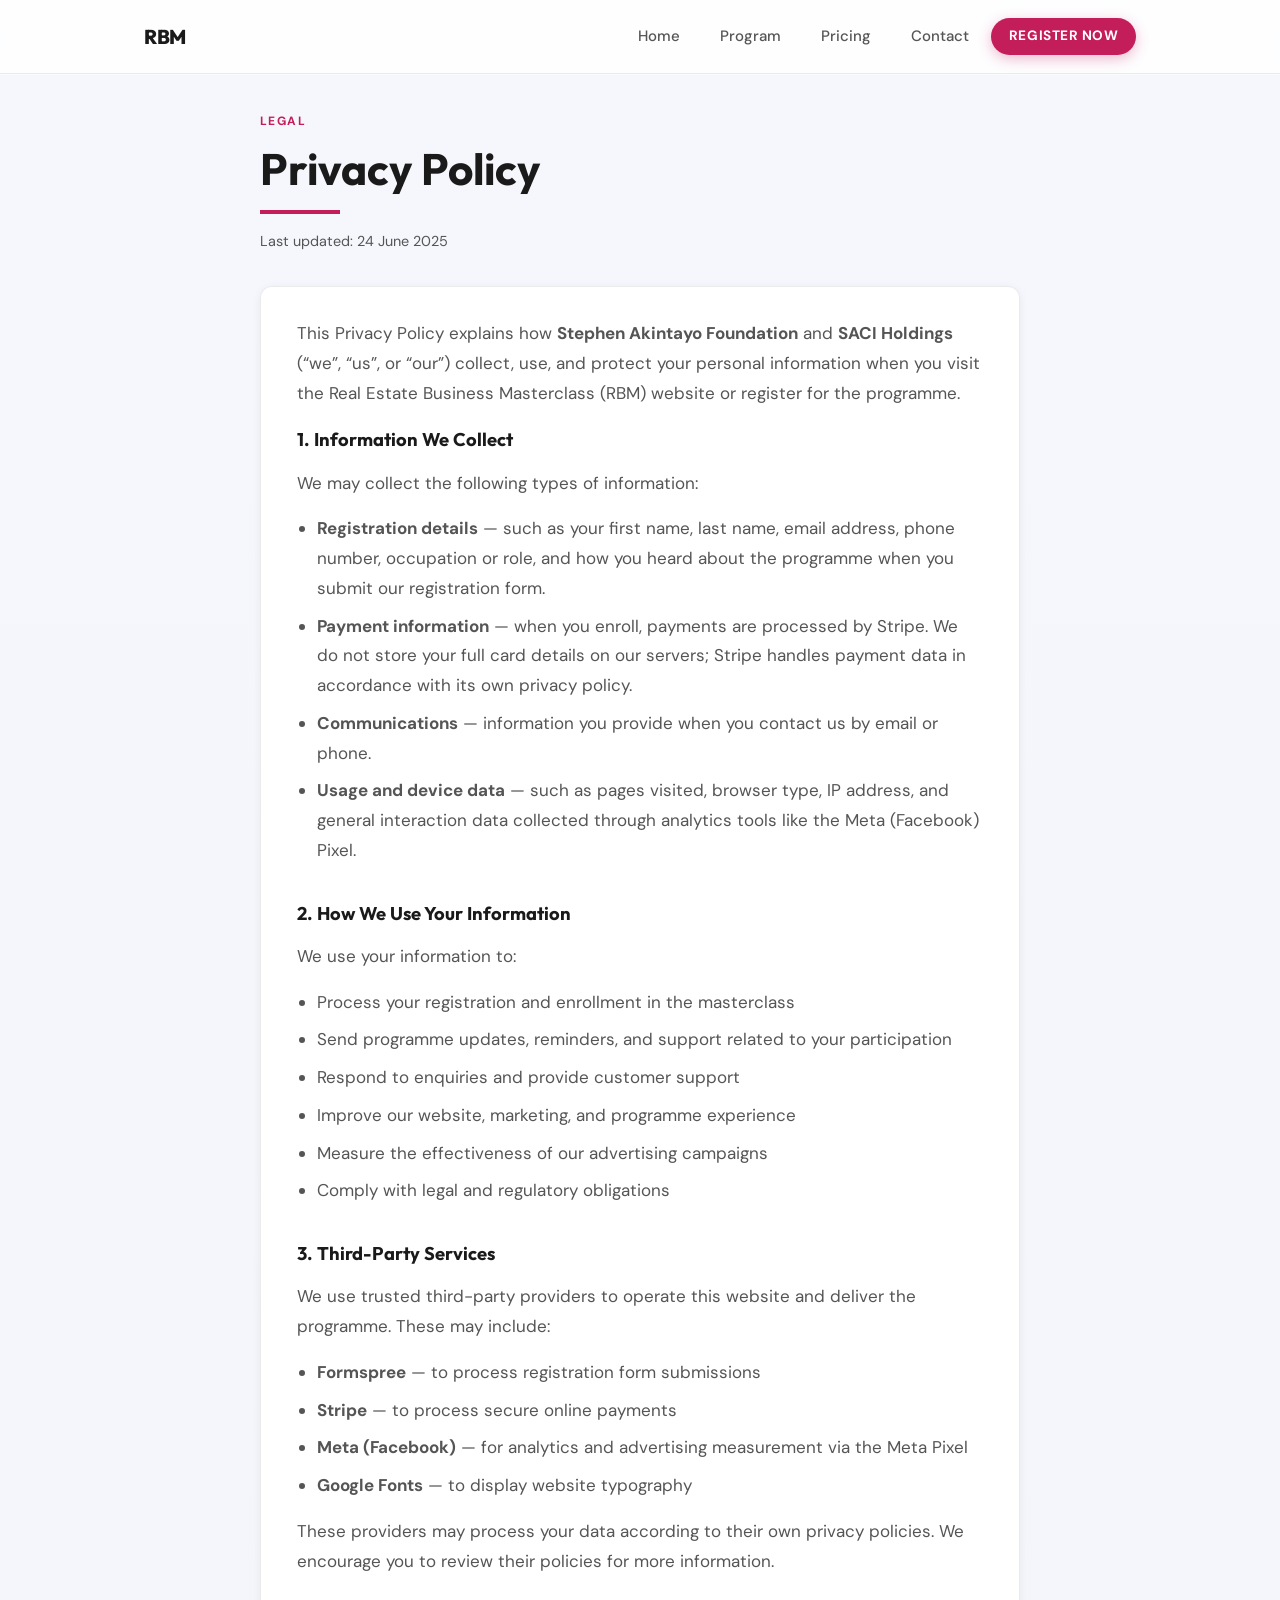
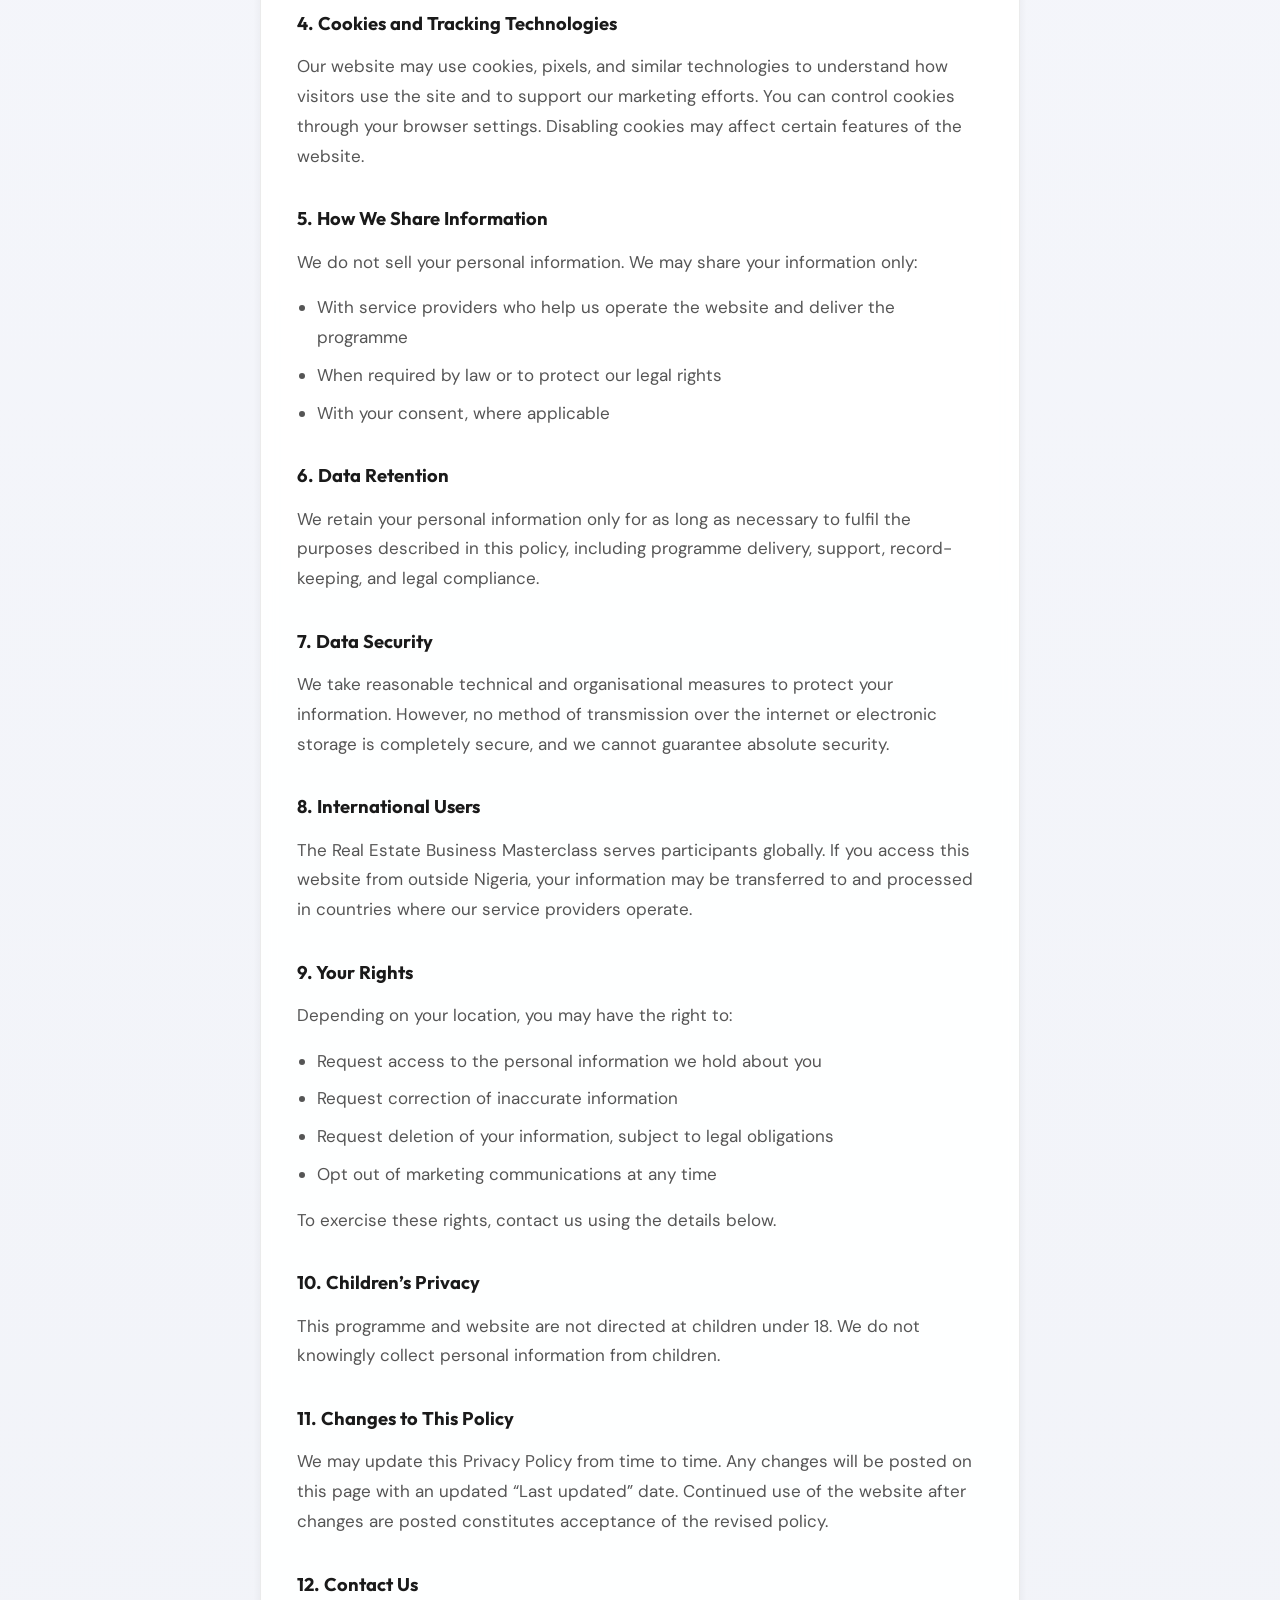
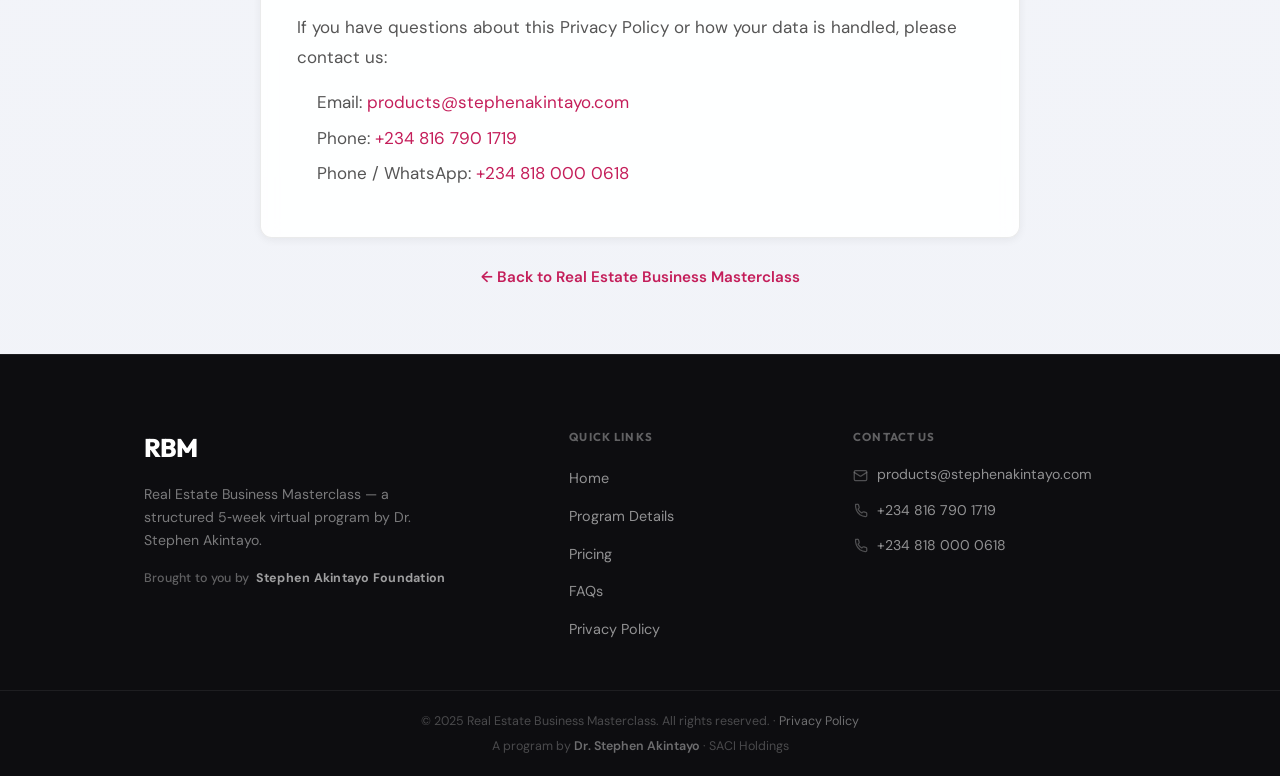
==== privacy-policy.html @ c4b47240 "feat: Add Privacy Policy link to index.html and enhance footer and form-note sections for improved u" ====
<!DOCTYPE html>
<html lang="en">
<head>
<meta charset="UTF-8">
<meta name="viewport" content="width=device-width, initial-scale=1.0">
<title>Privacy Policy — Real Estate Business Masterclass (RBM)</title>
<link rel="preconnect" href="https://fonts.googleapis.com">
<link rel="preconnect" href="https://fonts.gstatic.com" crossorigin>
<link href="https://fonts.googleapis.com/css2?family=DM+Sans:ital,opsz,wght@0,9..40,400;0,9..40,500;0,9..40,600;0,9..40,700;1,9..40,400&family=Outfit:wght@600;700;800&display=swap" rel="stylesheet">
<link rel="stylesheet" href="style.css">
</head>
<body class="legal-page-body">

<header class="site-header">
  <div class="header-inner">
    <a href="index.html" class="header-brand">RBM</a>
    <button class="nav-toggle" id="navToggle" aria-label="Toggle menu" aria-expanded="false">
      <span class="nav-toggle-bar"></span>
      <span class="nav-toggle-bar"></span>
      <span class="nav-toggle-bar"></span>
    </button>
    <nav class="main-nav" id="mainNav" aria-label="Main navigation">
      <ul class="nav-items" id="navItems">
        <li><a href="index.html#home">Home</a></li>
        <li><a href="index.html#program">Program</a></li>
        <li><a href="index.html#pricing">Pricing</a></li>
        <li><a href="index.html#contact">Contact</a></li>
        <li class="nav-register-item"><a href="index.html#pricing" class="nav-register-btn">Register Now</a></li>
      </ul>
    </nav>
  </div>
</header>

<main class="legal-page">
  <div class="legal-page-inner">
    <header class="legal-header">
      <p class="legal-eyebrow">Legal</p>
      <h1>Privacy Policy</h1>
      <div class="hero-accent-bar" aria-hidden="true"></div>
      <p class="legal-meta">Last updated: 24 June 2025</p>
    </header>

    <div class="legal-content card">
      <p>This Privacy Policy explains how <strong>Stephen Akintayo Foundation</strong> and <strong>SACI Holdings</strong> (“we”, “us”, or “our”) collect, use, and protect your personal information when you visit the Real Estate Business Masterclass (RBM) website or register for the programme.</p>

      <h2>1. Information We Collect</h2>
      <p>We may collect the following types of information:</p>
      <ul>
        <li><strong>Registration details</strong> — such as your first name, last name, email address, phone number, occupation or role, and how you heard about the programme when you submit our registration form.</li>
        <li><strong>Payment information</strong> — when you enroll, payments are processed by Stripe. We do not store your full card details on our servers; Stripe handles payment data in accordance with its own privacy policy.</li>
        <li><strong>Communications</strong> — information you provide when you contact us by email or phone.</li>
        <li><strong>Usage and device data</strong> — such as pages visited, browser type, IP address, and general interaction data collected through analytics tools like the Meta (Facebook) Pixel.</li>
      </ul>

      <h2>2. How We Use Your Information</h2>
      <p>We use your information to:</p>
      <ul>
        <li>Process your registration and enrollment in the masterclass</li>
        <li>Send programme updates, reminders, and support related to your participation</li>
        <li>Respond to enquiries and provide customer support</li>
        <li>Improve our website, marketing, and programme experience</li>
        <li>Measure the effectiveness of our advertising campaigns</li>
        <li>Comply with legal and regulatory obligations</li>
      </ul>

      <h2>3. Third-Party Services</h2>
      <p>We use trusted third-party providers to operate this website and deliver the programme. These may include:</p>
      <ul>
        <li><strong>Formspree</strong> — to process registration form submissions</li>
        <li><strong>Stripe</strong> — to process secure online payments</li>
        <li><strong>Meta (Facebook)</strong> — for analytics and advertising measurement via the Meta Pixel</li>
        <li><strong>Google Fonts</strong> — to display website typography</li>
      </ul>
      <p>These providers may process your data according to their own privacy policies. We encourage you to review their policies for more information.</p>

      <h2>4. Cookies and Tracking Technologies</h2>
      <p>Our website may use cookies, pixels, and similar technologies to understand how visitors use the site and to support our marketing efforts. You can control cookies through your browser settings. Disabling cookies may affect certain features of the website.</p>

      <h2>5. How We Share Information</h2>
      <p>We do not sell your personal information. We may share your information only:</p>
      <ul>
        <li>With service providers who help us operate the website and deliver the programme</li>
        <li>When required by law or to protect our legal rights</li>
        <li>With your consent, where applicable</li>
      </ul>

      <h2>6. Data Retention</h2>
      <p>We retain your personal information only for as long as necessary to fulfil the purposes described in this policy, including programme delivery, support, record-keeping, and legal compliance.</p>

      <h2>7. Data Security</h2>
      <p>We take reasonable technical and organisational measures to protect your information. However, no method of transmission over the internet or electronic storage is completely secure, and we cannot guarantee absolute security.</p>

      <h2>8. International Users</h2>
      <p>The Real Estate Business Masterclass serves participants globally. If you access this website from outside Nigeria, your information may be transferred to and processed in countries where our service providers operate.</p>

      <h2>9. Your Rights</h2>
      <p>Depending on your location, you may have the right to:</p>
      <ul>
        <li>Request access to the personal information we hold about you</li>
        <li>Request correction of inaccurate information</li>
        <li>Request deletion of your information, subject to legal obligations</li>
        <li>Opt out of marketing communications at any time</li>
      </ul>
      <p>To exercise these rights, contact us using the details below.</p>

      <h2>10. Children’s Privacy</h2>
      <p>This programme and website are not directed at children under 18. We do not knowingly collect personal information from children.</p>

      <h2>11. Changes to This Policy</h2>
      <p>We may update this Privacy Policy from time to time. Any changes will be posted on this page with an updated “Last updated” date. Continued use of the website after changes are posted constitutes acceptance of the revised policy.</p>

      <h2>12. Contact Us</h2>
      <p>If you have questions about this Privacy Policy or how your data is handled, please contact us:</p>
      <ul class="legal-contact-list">
        <li>Email: <a href="mailto:products@stephenakintayo.com">products@stephenakintayo.com</a></li>
        <li>Phone: <a href="tel:+2348167901719">+234 816 790 1719</a></li>
        <li>Phone / WhatsApp: <a href="tel:+2348180000618">+234 818 000 0618</a></li>
      </ul>
    </div>

    <p class="legal-back"><a href="index.html">← Back to Real Estate Business Masterclass</a></p>
  </div>
</main>

<footer class="footer">
  <div class="footer-inner">
    <div class="footer-col footer-brand-col">
      <span class="footer-logo">RBM</span>
      <p class="footer-tagline">Real Estate Business Masterclass — a structured 5‑week virtual program by Dr. Stephen Akintayo.</p>
      <p class="footer-attribution">Brought to you by <strong>Stephen Akintayo Foundation</strong></p>
    </div>

    <div class="footer-col">
      <h4 class="footer-col-heading">Quick Links</h4>
      <ul class="footer-links">
        <li><a href="index.html#home">Home</a></li>
        <li><a href="index.html#program">Program Details</a></li>
        <li><a href="index.html#pricing">Pricing</a></li>
        <li><a href="index.html#faq">FAQs</a></li>
        <li><a href="privacy-policy.html">Privacy Policy</a></li>
      </ul>
    </div>

    <div class="footer-col">
      <h4 class="footer-col-heading">Contact Us</h4>
      <ul class="footer-contact-list">
        <li>
          <svg xmlns="http://www.w3.org/2000/svg" width="15" height="15" viewBox="0 0 24 24" fill="none" stroke="currentColor" stroke-width="2" stroke-linecap="round" stroke-linejoin="round" aria-hidden="true"><rect width="20" height="16" x="2" y="4" rx="2"/><path d="m22 7-8.97 5.7a1.94 1.94 0 0 1-2.06 0L2 7"/></svg>
          <a href="mailto:products@stephenakintayo.com">products@stephenakintayo.com</a>
        </li>
        <li>
          <svg xmlns="http://www.w3.org/2000/svg" width="15" height="15" viewBox="0 0 24 24" fill="none" stroke="currentColor" stroke-width="2" stroke-linecap="round" stroke-linejoin="round" aria-hidden="true"><path d="M22 16.92v3a2 2 0 0 1-2.18 2 19.79 19.79 0 0 1-8.63-3.07A19.5 19.5 0 0 1 4.11 2h3a2 2 0 0 1 2 1.72 12.84 12.84 0 0 0 .7 2.81 2 2 0 0 1-.45 2.11L8.09 9.91a16 16 0 0 0 6 6l1.27-1.27a2 2 0 0 1 2.11-.45 12.84 12.84 0 0 0 2.81.7A2 2 0 0 1 22 16.92z"/></svg>
          <a href="tel:+2348167901719">+234 816 790 1719</a>
        </li>
        <li>
          <svg xmlns="http://www.w3.org/2000/svg" width="15" height="15" viewBox="0 0 24 24" fill="none" stroke="currentColor" stroke-width="2" stroke-linecap="round" stroke-linejoin="round" aria-hidden="true"><path d="M22 16.92v3a2 2 0 0 1-2.18 2 19.79 19.79 0 0 1-8.63-3.07A19.5 19.5 0 0 1 4.11 2h3a2 2 0 0 1 2 1.72 12.84 12.84 0 0 0 .7 2.81 2 2 0 0 1-.45 2.11L8.09 9.91a16 16 0 0 0 6 6l1.27-1.27a2 2 0 0 1 2.11-.45 12.84 12.84 0 0 0 2.81.7A2 2 0 0 1 22 16.92z"/></svg>
          <a href="tel:+2348180000618">+234 818 000 0618</a>
        </li>
      </ul>
    </div>
  </div>

  <div class="footer-bottom">
    <p>&copy; 2025 Real Estate Business Masterclass. All rights reserved. · <a href="privacy-policy.html">Privacy Policy</a></p>
    <p>A program by <strong>Dr. Stephen Akintayo</strong> · SACI Holdings</p>
  </div>
</footer>

<script src="script.js"></script>
</body>
</html>
---- style.css ----
/* ===== Variables ===== */
:root {
  --font-body: 'DM Sans', system-ui, sans-serif;
  --font-display: 'Outfit', system-ui, sans-serif;
  --color-text: #1a1a1a;
  --color-text-muted: #555;
  --color-accent: #c41e5a;
  --color-accent-hover: #a01848;
  --color-bg-card: rgba(255, 255, 255, 0.92);
  --color-border: rgba(0, 0, 0, 0.08);
  --color-border-strong: rgba(0, 0, 0, 0.12);
  --shadow-sm: 0 2px 8px rgba(0, 0, 0, 0.06);
  --shadow-md: 0 10px 30px rgba(0, 0, 0, 0.08);
  --shadow-lg: 0 20px 50px rgba(0, 0, 0, 0.1);
  --radius-sm: 8px;
  --radius-md: 12px;
  --radius-lg: 18px;
  --radius-pill: 999px;
  --space-section: 100px;
  --transition: 0.25s ease;
}

* {
  margin: 0;
  padding: 0;
  box-sizing: border-box;
  font-family: var(--font-body);
}

html {
  scroll-behavior: smooth;
}

body {
  min-height: 100vh;
  width: 100%;
  background: #f8f9fa;
  color: var(--color-text);
  line-height: 1.65;
  font-size: 17px;
}

p {
  text-align: left;
}

/* ===== Retro grid background ===== */
.retro-grid {
  position: fixed;
  inset: 0;
  overflow: hidden;
  opacity: 0.45;
  pointer-events: none;
  perspective: 400px;
  transform-style: preserve-3d;
  z-index: -1;
}

.grid-layer {
  position: absolute;
  inset: 0;
  transform-style: preserve-3d;
  transform: rotateX(var(--grid-angle, 60deg));
}

.grid-lines {
  position: absolute;
  background-repeat: repeat;
  background-size: 56px 56px;
  height: 300vh;
  margin-left: -50%;
  transform-origin: 100% 0 0;
  width: 600vw;
  background-image:
    linear-gradient(to right, rgba(0, 0, 0, 0.12) 1px, transparent 0),
    linear-gradient(to bottom, rgba(0, 0, 0, 0.12) 1px, transparent 0);
  animation: grid 18s linear infinite;
}

.grid-gradient {
  position: absolute;
  inset: 0;
  background: linear-gradient(to top, rgba(255, 255, 255, 0.92), transparent 65%);
}

@keyframes grid {
  0% { transform: translateY(-50%); }
  100% { transform: translateY(0); }
}

/* ===== Layout ===== */
.container {
  max-width: 1040px;
  margin: auto;
  padding: 64px 24px;
}

/* Alternating section backgrounds for visual rhythm */
.benefits-section {
  background: linear-gradient(180deg, #fdf8f2 0%, #faf6ef 100%);
  border-top: 1px solid rgba(196, 30, 90, 0.07);
  border-bottom: 1px solid rgba(196, 30, 90, 0.07);
  max-width: 100%;
  padding-left: 24px;
  padding-right: 24px;
}
.benefits-section > * {
  max-width: 1040px;
  margin-left: auto;
  margin-right: auto;
}

.testimonials-section {
  background: linear-gradient(180deg, #f6f7fc 0%, #f1f3f8 100%);
  border-top: 1px solid rgba(0, 0, 0, 0.05);
  border-bottom: 1px solid rgba(0, 0, 0, 0.05);
  max-width: 100%;
  padding-left: 24px;
  padding-right: 24px;
}
.testimonials-section > * {
  max-width: 1040px;
  margin-left: auto;
  margin-right: auto;
}

/* ===== Hero Section 2 (redesign) ===== */
.hero {
  padding-top: 120px;
  padding-bottom: 0;
}

.hero-section-2 {
  position: relative;
  width: 100%;
  overflow: hidden;
}

.hero-section-inner {
  display: flex;
  flex-direction: column;
  width: 100%;
  min-height: 420px;
}

@media (min-width: 768px) {
  .hero-section-inner {
    flex-direction: row;
    min-height: 75vh;
    max-height: 90vh;
  }
}

.hero-left-2 {
  display: flex;
  flex-direction: column;
  justify-content: space-between;
  width: 100%;
  padding: 2rem 1.5rem;
}

@media (min-width: 768px) {
  .hero-left-2 {
    width: 58%;
    padding: 3rem 2.5rem;
  }
}

@media (min-width: 1024px) {
  .hero-left-2 {
    width: 60%;
    padding: 4rem;
  }
}

.hero-left-top {
  flex: 1 1 auto;
}

.hero-header {
  margin-bottom: 2.5rem;
}

.hero-logo {
  display: flex;
  align-items: center;
  gap: 0.75rem;
}

.hero-logo-text {
  font-family: var(--font-display);
  font-weight: 800;
  font-size: 1.5rem;
  letter-spacing: -0.02em;
  color: var(--color-text);
}

.hero-logo-meta {
  display: flex;
  flex-direction: column;
  gap: 0.125rem;
}

.hero-logo-title {
  font-size: 1rem;
  font-weight: 700;
  color: var(--color-text);
  margin: 0;
}

.hero-slogan {
  font-size: 0.7rem;
  letter-spacing: 0.12em;
  color: var(--color-text-muted);
  margin: 0;
}

.hero-main .hero-title {
  font-family: var(--font-display);
  font-size: clamp(1.75rem, 4vw, 2.75rem);
  font-weight: 700;
  line-height: 1.2;
  color: var(--color-text);
  margin: 0 0 0.5rem 0;
  letter-spacing: -0.02em;
}

.hero-title-accent {
  color: var(--color-accent);
}

.hero-accent-bar {
  width: 5rem;
  height: 4px;
  background: var(--color-accent);
  margin: 1rem 0 1.25rem 0;
}

.hero-subtitle {
  max-width: 28rem;
  font-size: 1rem;
  line-height: 1.6;
  color: var(--color-text-muted);
  margin: 0 0 1.5rem 0;
}

.hero-cta-group {
  display: flex;
  flex-direction: column;
  align-items: flex-start;
  gap: 0.6rem;
  margin-top: 0.25rem;
}

.hero-cta-btn {
  display: inline-flex;
  align-items: center;
  gap: 0.5rem;
  padding: 0.85rem 2rem;
  border-radius: var(--radius-pill);
  background: var(--color-accent);
  color: #fff;
  font-family: var(--font-display);
  font-size: 0.95rem;
  font-weight: 700;
  letter-spacing: 0.08em;
  text-decoration: none;
  text-transform: uppercase;
  box-shadow: 0 8px 28px rgba(196, 30, 90, 0.35);
  transition: background var(--transition), transform var(--transition), box-shadow var(--transition);
}

.hero-cta-btn:hover {
  background: var(--color-accent-hover);
  transform: translateY(-2px);
  box-shadow: 0 14px 36px rgba(196, 30, 90, 0.45);
}

.hero-cta-btn:focus-visible {
  outline: 2px solid var(--color-accent);
  outline-offset: 4px;
}

.hero-cta-note {
  font-size: 0.78rem;
  color: var(--color-text-muted);
  letter-spacing: 0.02em;
}

/* Hero contact footer */
.hero-contact {
  margin-top: 2rem;
  width: 100%;
}

.hero-contact-grid {
  display: grid;
  grid-template-columns: 1fr;
  gap: 1.25rem;
  font-size: 0.75rem;
  color: var(--color-text-muted);
}

@media (min-width: 480px) {
  .hero-contact-grid {
    grid-template-columns: repeat(3, 1fr);
  }
}

.hero-contact-item {
  display: flex;
  align-items: center;
  flex-wrap: wrap;
  gap: 0.5rem;
}

.hero-contact-icon {
  flex-shrink: 0;
  display: inline-flex;
  color: var(--color-accent);
}

.hero-contact-icon svg {
  width: 1.25rem;
  height: 1.25rem;
}

.hero-contact-item a {
  color: var(--color-text-muted);
  text-decoration: none;
  transition: color var(--transition);
}

.hero-contact-item a:hover {
  color: var(--color-accent);
}

.hero-contact-sep {
  color: var(--color-text-muted);
  opacity: 0.6;
}

/* Right: image with clip-path animation */
.hero-right-2 {
  width: 100%;
  min-height: 280px;
  background-size: cover;
  background-position: center;
  background-repeat: no-repeat;
  clip-path: polygon(100% 0, 100% 0, 100% 100%, 100% 100%);
  animation: heroClipReveal 1.2s cubic-bezier(0.33, 1, 0.68, 1) forwards;
}

@media (min-width: 768px) {
  .hero-right-2 {
    width: 42%;
    min-height: 100%;
    clip-path: polygon(100% 0, 100% 0, 100% 100%, 100% 100%);
    animation: heroClipReveal 1.2s cubic-bezier(0.33, 1, 0.68, 1) 0.2s forwards;
  }
}

@keyframes heroClipReveal {
  to {
    clip-path: polygon(25% 0, 100% 0, 100% 100%, 0% 100%);
  }
}

/* Stagger reveal for hero left content */
.hero-section-2.reveal .hero-header,
.hero-section-2.reveal .hero-main .hero-title,
.hero-section-2.reveal .hero-accent-bar,
.hero-section-2.reveal .hero-subtitle,
.hero-section-2.reveal .hero-cta-group,
.hero-section-2.reveal .hero-contact {
  opacity: 0;
  transform: translateY(20px);
  transition: opacity 0.5s ease-out, transform 0.5s ease-out;
}

.hero-section-2.reveal.is-visible .hero-header {
  opacity: 1;
  transform: translateY(0);
  transition-delay: 0.2s;
}

.hero-section-2.reveal.is-visible .hero-main .hero-title {
  opacity: 1;
  transform: translateY(0);
  transition-delay: 0.35s;
}

.hero-section-2.reveal.is-visible .hero-accent-bar {
  opacity: 1;
  transform: translateY(0);
  transition-delay: 0.5s;
}

.hero-section-2.reveal.is-visible .hero-subtitle {
  opacity: 1;
  transform: translateY(0);
  transition-delay: 0.65s;
}

.hero-section-2.reveal.is-visible .hero-cta-group {
  opacity: 1;
  transform: translateY(0);
  transition-delay: 0.8s;
}

.hero-section-2.reveal.is-visible .hero-contact {
  opacity: 1;
  transform: translateY(0);
  transition-delay: 0.95s;
}

/* ===== Buttons ===== */
.btn {
  display: inline-flex;
  align-items: center;
  justify-content: center;
  gap: 8px;
  background: var(--color-accent);
  color: white;
  padding: 14px 28px;
  border-radius: var(--radius-sm);
  text-decoration: none;
  font-weight: 600;
  font-size: 0.95rem;
  margin-top: 10px;
  transition: background var(--transition), transform var(--transition), box-shadow var(--transition);
  border: none;
  cursor: pointer;
  position: relative;
}

/* Particle button: click scale feedback */
.btn.btn-particle.is-clicked {
  transform: translateY(-2px) scale(0.96);
}

.btn-outline.btn-particle.is-clicked {
  transform: scale(0.96);
}

/* Click icon (Lucide MousePointerClick style) */
.btn-icon {
  width: 1rem;
  height: 1rem;
  flex-shrink: 0;
  opacity: 0.95;
}

/* Particle burst (elements created by JS) */
.btn-particle-burst {
  position: fixed;
  width: 6px;
  height: 6px;
  border-radius: 50%;
  background: var(--color-text);
  pointer-events: none;
  z-index: 9999;
  animation: particle-burst 0.6s ease-out forwards;
}

@keyframes particle-burst {
  0% {
    transform: translate(0, 0) scale(0);
    opacity: 1;
  }
  45% {
    transform: translate(var(--px-tx, 0), var(--px-ty, 0)) scale(1);
    opacity: 1;
  }
  100% {
    transform: translate(var(--px-tx, 0), var(--px-ty, 0)) scale(0);
    opacity: 0;
  }
}

.btn:hover {
  background: var(--color-accent-hover);
  transform: translateY(-2px);
  box-shadow: 0 6px 20px rgba(196, 30, 90, 0.35);
}

.btn:focus-visible {
  outline: 2px solid var(--color-accent);
  outline-offset: 2px;
}

.btn-outline {
  background: transparent;
  border: 2px solid var(--color-accent);
  color: var(--color-accent);
}

.btn-outline:hover {
  background: rgba(196, 30, 90, 0.08);
  box-shadow: none;
}

.badge {
  display: inline-block;
  background: var(--color-text);
  color: white;
  padding: 8px 14px;
  border-radius: var(--radius-pill);
  font-size: 0.8rem;
  font-weight: 600;
  margin-bottom: 24px;
  letter-spacing: 0.02em;
}

/* ===== Sections ===== */
.section {
  margin-top: var(--space-section);
}

.section h2 {
  font-family: var(--font-display);
  font-size: clamp(1.6rem, 4vw, 2rem);
  font-weight: 700;
  margin-bottom: 24px;
  letter-spacing: -0.02em;
  color: var(--color-text);
}

.section h3 {
  font-family: var(--font-display);
  font-size: 1.1rem;
  font-weight: 600;
  margin-top: 24px;
  margin-bottom: 8px;
}

.section p {
  max-width: 700px;
  margin-bottom: 16px;
  color: var(--color-text-muted);
}

.grid-2 {
  display: grid;
  grid-template-columns: 1fr 1fr;
  gap: 24px;
  margin-top: 24px;
}

/* ===== Program section ===== */
.program-section .program-header {
  margin-bottom: 28px;
}

.program-section .program-header .hero-accent-bar {
  margin: 0.5rem 0 0 0;
}

.program-grid {
  display: grid;
  grid-template-columns: 1fr 1fr;
  gap: 24px;
  margin-top: 0;
}

.program-details-card {
  display: flex;
  align-items: flex-start;
}

.program-details-list {
  display: flex;
  flex-direction: column;
  gap: 0;
  margin: 0;
  padding: 0;
  list-style: none;
  width: 100%;
}

.program-detail-item {
  display: grid;
  grid-template-columns: 1fr auto;
  align-items: baseline;
  gap: 12px 24px;
  padding: 14px 0;
  border-bottom: 1px solid var(--color-border);
}

.program-detail-item:last-child {
  border-bottom: none;
  padding-bottom: 0;
}

.program-detail-item:first-child {
  padding-top: 0;
}

.program-detail-item dt {
  font-family: var(--font-display);
  font-size: 0.8rem;
  font-weight: 600;
  letter-spacing: 0.06em;
  text-transform: uppercase;
  color: var(--color-text-muted);
  margin: 0;
}

.program-detail-item dd {
  font-size: 1rem;
  font-weight: 600;
  color: var(--color-text);
  margin: 0;
  text-align: right;
}

.program-detail-item.program-detail-bonus dd {
  color: var(--color-accent);
}

.program-about-card .program-about-title {
  font-family: var(--font-display);
  font-size: 1rem;
  font-weight: 600;
  letter-spacing: -0.01em;
  color: var(--color-text);
  margin: 0 0 12px 0;
}

.program-about-card p {
  margin: 0;
  font-size: 0.98rem;
  line-height: 1.65;
  color: var(--color-text-muted);
}

/* Program cards stagger on reveal */
.program-section.reveal .program-header {
  opacity: 0;
  transform: translateY(20px);
  transition: opacity 0.5s ease-out, transform 0.5s ease-out;
}

.program-section.reveal .program-details-card,
.program-section.reveal .program-about-card {
  opacity: 0;
  transform: translateY(20px);
  transition: opacity 0.5s ease-out, transform 0.5s ease-out;
}

.program-section.reveal.is-visible .program-header {
  opacity: 1;
  transform: translateY(0);
  transition-delay: 0.1s;
}

.program-section.reveal.is-visible .program-details-card {
  opacity: 1;
  transform: translateY(0);
  transition-delay: 0.25s;
}

.program-section.reveal.is-visible .program-about-card {
  opacity: 1;
  transform: translateY(0);
  transition-delay: 0.4s;
}

@media (max-width: 800px) {
  .program-grid {
    grid-template-columns: 1fr;
    gap: 20px;
  }

  .program-detail-item dd {
    text-align: left;
  }
}

/* ===== Why This Masterclass Matters (hero-style: image first, big block) ===== */
.why-section {
  position: relative;
  width: 100%;
  overflow: hidden;
  margin-top: var(--space-section);
}

.why-section-inner {
  display: flex;
  flex-direction: column;
  width: 100%;
  min-height: 420px;
}

@media (min-width: 768px) {
  .why-section-inner {
    flex-direction: row;
    min-height: 75vh;
    max-height: 90vh;
  }
}

/* Left: image panel – full image, no cut */
.why-image-panel {
  width: 100%;
  min-height: 280px;
  background-size: cover;
  background-position: center;
  background-repeat: no-repeat;
}

@media (min-width: 768px) {
  .why-image-panel {
    width: 42%;
    min-height: 100%;
  }
}

/* Right: content panel (hero-style typography) */
.why-content-panel {
  display: flex;
  flex-direction: column;
  justify-content: center;
  width: 100%;
  padding: 3rem 1.5rem;
}

@media (min-width: 768px) {
  .why-content-panel {
    width: 58%;
    padding: 3rem 2.5rem 3rem 2.5rem;
  }
}

@media (min-width: 1024px) {
  .why-content-panel {
    width: 60%;
    padding: 4rem 4rem 4rem 3rem;
  }
}

.why-section .why-title {
  font-family: var(--font-display);
  font-size: clamp(1.75rem, 4vw, 2.75rem);
  font-weight: 700;
  line-height: 1.2;
  color: var(--color-text);
  margin: 0 0 0.5rem 0;
  letter-spacing: -0.02em;
}

.why-section .hero-accent-bar {
  margin: 1rem 0 1.25rem 0;
}

.why-subtitle {
  max-width: 32rem;
  font-size: 1rem;
  line-height: 1.6;
  color: var(--color-text-muted);
  margin: 0 0 1rem 0;
}

.why-subtitle:last-of-type {
  margin-bottom: 0;
}

@media (max-width: 767px) {
  .why-section-inner {
    flex-direction: column;
  }

  .why-image-panel {
    min-height: 260px;
  }
}

/* Stagger reveal for why section content */
.why-section.reveal .why-title,
.why-section.reveal .why-content-panel .hero-accent-bar,
.why-section.reveal .why-subtitle {
  opacity: 0;
  transform: translateY(20px);
  transition: opacity 0.5s ease-out, transform 0.5s ease-out;
}

.why-section.reveal.is-visible .why-title {
  opacity: 1;
  transform: translateY(0);
  transition-delay: 0.2s;
}

.why-section.reveal.is-visible .why-content-panel .hero-accent-bar {
  opacity: 1;
  transform: translateY(0);
  transition-delay: 0.35s;
}

.why-section.reveal.is-visible .why-subtitle:nth-of-type(1) {
  opacity: 1;
  transform: translateY(0);
  transition-delay: 0.5s;
}

.why-section.reveal.is-visible .why-subtitle:nth-of-type(2) {
  opacity: 1;
  transform: translateY(0);
  transition-delay: 0.65s;
}

/* ===== Instructor section ===== */
.instructor-section {
  position: relative;
  width: 100%;
  overflow: hidden;
  margin-top: var(--space-section);
}

.instructor-inner {
  display: flex;
  flex-direction: column;
  width: 100%;
  min-height: 420px;
}

@media (min-width: 768px) {
  .instructor-inner {
    flex-direction: row;
    min-height: 70vh;
    max-height: 85vh;
  }
}

.instructor-content-panel {
  display: flex;
  flex-direction: column;
  justify-content: center;
  width: 100%;
  padding: 3rem 1.5rem;
}

@media (min-width: 768px) {
  .instructor-content-panel {
    width: 58%;
    padding: 3rem 2.5rem 3rem 4rem;
  }
}

@media (min-width: 1024px) {
  .instructor-content-panel {
    width: 60%;
    padding: 4rem 3rem 4rem 5rem;
  }
}

.instructor-image-panel {
  width: 100%;
  min-height: 320px;
  background-size: cover;
  background-position: center top;
  background-repeat: no-repeat;
  background-color: #1e1e2e;
}

@media (min-width: 768px) {
  .instructor-image-panel {
    width: 42%;
    min-height: 100%;
    order: 1;
  }

  .instructor-content-panel {
    order: 0;
  }
}

.instructor-title {
  font-family: var(--font-display);
  font-size: clamp(1.75rem, 4vw, 2.75rem);
  font-weight: 700;
  line-height: 1.2;
  color: var(--color-text);
  margin: 0 0 0.5rem 0;
  letter-spacing: -0.02em;
  text-align: left;
}

.instructor-section .hero-accent-bar {
  margin: 1rem 0 1.25rem 0;
}

.instructor-bio {
  max-width: 32rem;
  font-size: 1rem;
  line-height: 1.6;
  color: var(--color-text-muted);
  margin: 0 0 1rem 0;
  text-align: left;
}

.instructor-tags {
  display: flex;
  flex-wrap: wrap;
  gap: 0.5rem;
  margin-top: 1.5rem;
}

.instructor-tag {
  display: inline-block;
  padding: 0.3rem 0.85rem;
  border-radius: var(--radius-pill);
  border: 1.5px solid var(--color-accent);
  color: var(--color-accent);
  font-size: 0.8rem;
  font-weight: 600;
  letter-spacing: 0.04em;
  text-transform: uppercase;
}

/* Reveal animation */
.instructor-section.reveal .instructor-title,
.instructor-section.reveal .instructor-section .hero-accent-bar,
.instructor-section.reveal .instructor-bio {
  opacity: 0;
  transform: translateY(20px);
  transition: opacity 0.5s ease-out, transform 0.5s ease-out;
}

.instructor-section.reveal.is-visible .instructor-title {
  opacity: 1;
  transform: translateY(0);
  transition-delay: 0.2s;
}

.instructor-section.reveal.is-visible .instructor-section .hero-accent-bar {
  opacity: 1;
  transform: translateY(0);
  transition-delay: 0.35s;
}

.instructor-section.reveal.is-visible .instructor-bio:nth-of-type(1) {
  opacity: 1;
  transform: translateY(0);
  transition-delay: 0.5s;
}

.instructor-section.reveal.is-visible .instructor-bio:nth-of-type(2) {
  opacity: 1;
  transform: translateY(0);
  transition-delay: 0.65s;
}

/* ===== Learn section ===== */
.learn-grid {
  display: grid;
  grid-template-columns: repeat(auto-fit, minmax(250px, 1fr));
  gap: 24px;
  margin-top: 24px;
}

.learn-item {
  background: var(--color-bg-card);
  backdrop-filter: blur(8px);
  -webkit-backdrop-filter: blur(8px);
  border: 1px solid var(--color-border);
  padding: 28px 24px;
  border-radius: var(--radius-md);
  box-shadow: var(--shadow-sm);
  transition: box-shadow var(--transition), transform var(--transition), border-color var(--transition);
  text-align: center;
}

.learn-item:hover {
  box-shadow: var(--shadow-md);
  transform: translateY(-2px);
  border-color: var(--color-border-strong);
}

.learn-icon {
  width: 48px;
  height: 48px;
  margin: 0 auto 16px;
  display: flex;
  align-items: center;
  justify-content: center;
  background: rgba(196, 30, 90, 0.1);
  border-radius: 50%;
  color: var(--color-accent);
}

.learn-icon svg {
  width: 24px;
  height: 24px;
}

.learn-item h3 {
  font-family: var(--font-display);
  font-size: 1rem;
  font-weight: 600;
  margin: 0;
  color: var(--color-text);
  letter-spacing: -0.01em;
}

.learn-cta {
  display: flex;
  flex-direction: column;
  align-items: center;
  text-align: center;
  margin-top: 2rem;
  gap: 1.25rem;
}

.learn-bonus {
  font-size: 1rem;
  color: var(--color-text-muted);
  text-align: center;
}

.learn-bonus b {
  color: var(--color-accent);
}

/* ===== Benefits section ===== */
.benefits-grid {
  display: grid;
  grid-template-columns: repeat(auto-fit, minmax(280px, 1fr));
  gap: 24px;
  margin-top: 24px;
}

.benefit-item {
  background: var(--color-bg-card);
  backdrop-filter: blur(8px);
  -webkit-backdrop-filter: blur(8px);
  border: 1px solid var(--color-border);
  padding: 24px;
  border-radius: var(--radius-md);
  box-shadow: var(--shadow-sm);
  transition: box-shadow var(--transition), transform var(--transition), border-color var(--transition);
  display: flex;
  align-items: flex-start;
  gap: 16px;
}

.benefit-item:hover {
  box-shadow: var(--shadow-md);
  transform: translateY(-2px);
  border-color: var(--color-border-strong);
}

.benefit-icon {
  width: 40px;
  height: 40px;
  flex-shrink: 0;
  display: flex;
  align-items: center;
  justify-content: center;
  background: rgba(196, 30, 90, 0.1);
  border-radius: 50%;
  color: var(--color-accent);
}

.benefit-icon svg {
  width: 20px;
  height: 20px;
}

.benefit-item h3 {
  font-family: var(--font-display);
  font-size: 1rem;
  font-weight: 600;
  margin: 0;
  color: var(--color-text);
  letter-spacing: -0.01em;
  line-height: 1.4;
}

/* ===== Cards ===== */
.card {
  background: var(--color-bg-card);
  backdrop-filter: blur(8px);
  -webkit-backdrop-filter: blur(8px);
  border: 1px solid var(--color-border);
  padding: 28px;
  border-radius: var(--radius-md);
  box-shadow: var(--shadow-sm);
  transition: box-shadow var(--transition), transform var(--transition), border-color var(--transition);
}

.card:hover {
  box-shadow: var(--shadow-md);
  border-color: var(--color-border-strong);
}

.card p {
  margin-bottom: 10px;
}

.card p:last-child {
  margin-bottom: 0;
}

/* ===== Animated title underline ===== */
.animated-text {
  position: relative;
  display: inline-block;
}

.animated-text h1 {
  position: relative;
}

.underline-svg {
  width: 100%;
  height: 20px;
  position: absolute;
  left: 0;
  bottom: -10px;
}

.underline-svg path {
  stroke: var(--color-accent);
  stroke-width: 3;
  fill: none;
  stroke-dasharray: 400;
  stroke-dashoffset: 400;
  animation: drawUnderline 1.5s ease-out forwards;
}

.animated-text:hover .underline-svg path {
  d: path("M 0,10 Q 75,20 150,10 Q 225,0 300,10");
  transition: 0.5s ease;
}

@keyframes drawUnderline {
  to { stroke-dashoffset: 0; }
}

/* ===== Site Header ===== */
.site-header {
  position: fixed;
  top: 0;
  left: 0;
  right: 0;
  z-index: 1000;
  background: rgba(255, 255, 255, 0.82);
  backdrop-filter: blur(14px);
  -webkit-backdrop-filter: blur(14px);
  border-bottom: 1px solid var(--color-border);
  box-shadow: 0 1px 0 rgba(255, 255, 255, 0.6);
}

.header-inner {
  max-width: 1040px;
  margin: 0 auto;
  padding: 14px 24px;
  display: flex;
  align-items: center;
  justify-content: space-between;
  gap: 24px;
}

.header-brand {
  font-family: var(--font-display);
  font-weight: 800;
  font-size: 1.25rem;
  letter-spacing: -0.02em;
  color: var(--color-text);
  text-decoration: none;
  transition: color var(--transition);
}

.header-brand:hover {
  color: var(--color-accent);
}

.main-nav {
  flex-shrink: 0;
}

/* Nav register button */
.nav-register-btn {
  display: inline-flex !important;
  align-items: center;
  padding: 0.45rem 1.1rem !important;
  border-radius: var(--radius-pill) !important;
  background: var(--color-accent) !important;
  color: #fff !important;
  font-weight: 700 !important;
  font-size: 0.85rem !important;
  letter-spacing: 0.04em;
  text-transform: uppercase;
  text-decoration: none;
  box-shadow: 0 4px 14px rgba(196, 30, 90, 0.3);
  transition: background var(--transition), transform var(--transition), box-shadow var(--transition) !important;
  white-space: nowrap;
}

.nav-register-btn:hover {
  background: var(--color-accent-hover) !important;
  color: #fff !important;
  transform: translateY(-1px);
  box-shadow: 0 6px 20px rgba(196, 30, 90, 0.4);
}

.nav-register-btn::after {
  display: none !important;
}

.nav-items {
  display: flex;
  align-items: center;
  gap: 4px;
  list-style: none;
  margin: 0;
  padding: 0;
}

.nav-items li {
  margin: 0;
}

.nav-items a {
  display: inline-block;
  font-size: 0.9375rem;
  font-weight: 500;
  text-decoration: none;
  color: var(--color-text-muted);
  padding: 10px 18px;
  border-radius: var(--radius-md);
  transition: color var(--transition), background var(--transition), box-shadow var(--transition);
  position: relative;
}

.nav-items a::after {
  content: '';
  position: absolute;
  left: 18px;
  right: 18px;
  bottom: 6px;
  height: 2px;
  background: var(--color-accent);
  border-radius: 1px;
  transform: scaleX(0);
  transition: transform 0.25s ease;
}

.nav-items a:hover {
  color: var(--color-text);
  background: rgba(0, 0, 0, 0.04);
}

.nav-items a.active {
  color: var(--color-text);
  font-weight: 600;
}

.nav-items a.active::after {
  transform: scaleX(1);
}

.nav-items a:focus-visible {
  outline: 2px solid var(--color-accent);
  outline-offset: 2px;
}

/* ===== Testimonials ===== */
.testimonials-wrapper {
  display: flex;
  gap: 24px;
  justify-content: center;
  overflow: hidden;
  margin-top: 48px;
  mask-image: linear-gradient(to bottom, transparent, black 15%, black 85%, transparent);
  max-height: 620px;
}

.testimonials-column {
  display: flex;
  flex-direction: column;
  gap: 24px;
  animation: scrollColumn linear infinite;
}

.testimonial-card {
  background: var(--color-bg-card);
  backdrop-filter: blur(8px);
  -webkit-backdrop-filter: blur(8px);
  border: 1px solid var(--color-border);
  padding: 26px;
  border-radius: var(--radius-lg);
  max-width: 280px;
  box-shadow: var(--shadow-sm);
  font-size: 0.95rem;
  line-height: 1.6;
  transition: box-shadow var(--transition), transform var(--transition);
}

.testimonial-card:hover {
  box-shadow: var(--shadow-md);
  transform: translateY(-2px);
}

.testimonial-user {
  display: flex;
  align-items: center;
  gap: 12px;
  margin-top: 16px;
}

.testimonial-user img {
  width: 44px;
  height: 44px;
  border-radius: 50%;
  object-fit: cover;
}

.testimonial-user strong {
  display: block;
  font-size: 0.9rem;
  color: var(--color-text);
}

.testimonial-user span {
  display: block;
  font-size: 0.8rem;
  color: var(--color-text-muted);
}

@keyframes scrollColumn {
  0% { transform: translateY(0); }
  100% { transform: translateY(-50%); }
}

/* ===== Pricing Section ===== */
.pricing-section {
  background: linear-gradient(180deg, #fff 0%, #fafafa 45%, #f5f5f7 100%);
  border-top: 1px solid var(--color-border);
  border-bottom: 1px solid var(--color-border);
  padding-top: var(--space-section);
  padding-bottom: var(--space-section);
}

.pricing-container {
  max-width: 1140px;
  margin: 0 auto;
}

.pricing-header {
  text-align: center;
  margin-bottom: 3.5rem;
}

.pricing-eyebrow {
  display: inline-block;
  font-family: var(--font-display);
  font-size: 0.75rem;
  font-weight: 700;
  letter-spacing: 0.14em;
  text-transform: uppercase;
  color: var(--color-accent);
  margin-bottom: 0.75rem;
}

.pricing-header h2 {
  text-align: center;
  font-size: clamp(1.85rem, 4vw, 2.5rem);
  max-width: 640px;
  margin: 0 auto;
  line-height: 1.15;
}

.pricing-header .hero-accent-bar {
  margin: 0.75rem auto 1.25rem;
}

.pricing-subheading {
  font-size: 1.05rem;
  color: var(--color-text-muted);
  max-width: 680px;
  margin: 0 auto;
  text-align: center;
  line-height: 1.7;
}

/* Two-column layout */
.pricing-layout {
  display: grid;
  grid-template-columns: 1fr 400px;
  gap: 2.5rem;
  align-items: start;
}

.pricing-details {
  display: flex;
  flex-direction: column;
  gap: 1.75rem;
}

.pricing-checkout {
  position: sticky;
  top: 100px;
}

/* Program snapshot stats */
.pricing-snapshot {
  display: grid;
  grid-template-columns: repeat(4, 1fr);
  gap: 0.75rem;
}

.pricing-snapshot-item {
  display: flex;
  flex-direction: column;
  align-items: center;
  justify-content: center;
  padding: 1.25rem 0.75rem;
  background: #fff;
  border: 1px solid var(--color-border);
  border-radius: var(--radius-md);
  box-shadow: var(--shadow-sm);
  text-align: center;
}

.pricing-snapshot-num {
  font-family: var(--font-display);
  font-size: 1.75rem;
  font-weight: 700;
  color: var(--color-accent);
  line-height: 1;
}

.pricing-snapshot-label {
  font-size: 0.72rem;
  font-weight: 600;
  letter-spacing: 0.06em;
  text-transform: uppercase;
  color: var(--color-text-muted);
  margin-top: 0.35rem;
}

/* Value card */
.pricing-value-card {
  background: #fff;
  border: 1px solid var(--color-border);
  border-radius: var(--radius-lg);
  padding: 2rem;
  box-shadow: var(--shadow-sm);
}

.pricing-value-title {
  font-family: var(--font-display);
  font-size: 1.25rem;
  font-weight: 700;
  margin-bottom: 0.5rem;
}

.pricing-value-intro {
  font-size: 0.95rem;
  color: var(--color-text-muted);
  line-height: 1.65;
  margin-bottom: 1.75rem;
}

.pricing-value-groups {
  display: flex;
  flex-direction: column;
  gap: 1.5rem;
}

.pricing-value-group-title {
  display: flex;
  align-items: center;
  gap: 0.5rem;
  font-family: var(--font-display);
  font-size: 0.88rem;
  font-weight: 700;
  letter-spacing: 0.02em;
  color: var(--color-text);
  margin-bottom: 0.65rem;
}

.pricing-value-group-title svg {
  color: var(--color-accent);
  flex-shrink: 0;
}

.pricing-value-list {
  list-style: none;
  padding: 0;
  margin: 0;
  display: flex;
  flex-direction: column;
  gap: 0.5rem;
}

.pricing-value-list li {
  position: relative;
  padding-left: 1.25rem;
  font-size: 0.9rem;
  color: var(--color-text-muted);
  line-height: 1.5;
}

.pricing-value-list li::before {
  content: '';
  position: absolute;
  left: 0;
  top: 0.55em;
  width: 6px;
  height: 6px;
  border-radius: 50%;
  background: var(--color-accent);
}

/* Quote block */
.pricing-quote {
  margin: 0;
  padding: 1.5rem 1.75rem;
  background: linear-gradient(135deg, rgba(196, 30, 90, 0.06) 0%, rgba(196, 30, 90, 0.02) 100%);
  border-left: 3px solid var(--color-accent);
  border-radius: 0 var(--radius-md) var(--radius-md) 0;
}

.pricing-quote p {
  font-size: 0.95rem;
  font-style: italic;
  color: var(--color-text);
  line-height: 1.65;
  margin-bottom: 0.75rem;
}

.pricing-quote footer {
  font-size: 0.82rem;
  font-weight: 600;
  color: var(--color-text-muted);
  font-style: normal;
}

/* Ideal for tags */
.pricing-ideal-for {
  background: #fff;
  border: 1px solid var(--color-border);
  border-radius: var(--radius-md);
  padding: 1.5rem;
}

.pricing-ideal-title {
  font-family: var(--font-display);
  font-size: 0.95rem;
  font-weight: 700;
  margin-bottom: 0.85rem;
}

.pricing-ideal-tags {
  display: flex;
  flex-wrap: wrap;
  gap: 0.5rem;
}

.pricing-ideal-tags span {
  display: inline-block;
  padding: 0.35rem 0.85rem;
  background: #f3f4f6;
  border: 1px solid #e5e7eb;
  border-radius: var(--radius-pill);
  font-size: 0.8rem;
  font-weight: 500;
  color: #374151;
}

/* Checkout sidebar scarcity */
.pricing-checkout .pricing-scarcity-wrap {
  margin-bottom: 1.25rem;
}

.pricing-checkout .pricing-scarcity {
  width: 100%;
}

/* Card badge */
.pricing-card-badge {
  position: absolute;
  top: -1px;
  left: 50%;
  transform: translateX(-50%);
  padding: 0.35rem 1rem;
  background: var(--color-accent);
  color: #fff;
  font-family: var(--font-display);
  font-size: 0.68rem;
  font-weight: 700;
  letter-spacing: 0.1em;
  text-transform: uppercase;
  border-radius: 0 0 var(--radius-sm) var(--radius-sm);
  z-index: 1;
}

.pricing-card--highlight {
  position: relative;
  padding-top: 0.5rem;
}

.pricing-features--compact {
  margin-bottom: 1.5rem !important;
  gap: 0.65rem !important;
}

/* Accent CTA button */
.pricing-btn--accent {
  background: var(--color-accent);
  color: #fff;
  font-size: 1rem;
  padding: 1rem 1.5rem;
  box-shadow: 0 4px 20px rgba(196, 30, 90, 0.35);
}

.pricing-btn--accent:hover {
  background: var(--color-accent-hover);
  box-shadow: 0 8px 28px rgba(196, 30, 90, 0.45);
}

.pricing-cta-note {
  text-align: center;
  font-size: 0.78rem;
  color: #888;
  margin-top: 0.75rem;
}

/* Trust list under card */
.pricing-trust-list {
  list-style: none;
  padding: 1rem 0 0;
  margin: 0;
  display: flex;
  flex-direction: column;
  gap: 0.6rem;
}

.pricing-trust-list li {
  display: flex;
  align-items: center;
  gap: 0.5rem;
  font-size: 0.82rem;
  color: var(--color-text-muted);
}

.pricing-trust-list svg {
  flex-shrink: 0;
  color: var(--color-accent);
}

/* Bottom trust strip */
.pricing-trust-strip {
  display: grid;
  grid-template-columns: repeat(4, 1fr);
  gap: 1rem;
  margin-top: 3.5rem;
  padding-top: 2.5rem;
  border-top: 1px solid var(--color-border);
}

.pricing-trust-item {
  display: flex;
  align-items: flex-start;
  gap: 0.75rem;
  padding: 1rem;
  background: #fff;
  border: 1px solid var(--color-border);
  border-radius: var(--radius-md);
}

.pricing-trust-icon {
  font-size: 1.25rem;
  line-height: 1;
  flex-shrink: 0;
}

.pricing-trust-item strong {
  display: block;
  font-family: var(--font-display);
  font-size: 0.85rem;
  font-weight: 700;
  color: var(--color-text);
  margin-bottom: 0.15rem;
}

.pricing-trust-item span {
  display: block;
  font-size: 0.78rem;
  color: var(--color-text-muted);
  line-height: 1.4;
}

.pricing-trust-item a {
  color: var(--color-accent);
  text-decoration: none;
}

.pricing-trust-item a:hover {
  text-decoration: underline;
}

.pricing-grid {
  display: grid;
  grid-template-columns: 1fr 1fr;
  gap: 2rem;
}

.pricing-grid--single {
  grid-template-columns: 1fr;
  max-width: 520px;
  margin: 0 auto;
}

/* Base card */
.pricing-card {
  position: relative;
  border-radius: 1rem;
  border: 1px solid #e5e7eb;
  background: #fff;
  transition: border-color 0.4s ease, box-shadow 0.4s ease, transform 0.4s ease;
}

.pricing-card:hover {
  border-color: #d1d5db;
  box-shadow: 0 8px 40px -12px rgba(0, 0, 0, 0.12);
  transform: translateY(-3px);
}

/* Highlighted (dark) card */
.pricing-card--highlight {
  background: linear-gradient(to bottom, #0c0c0c, #141414);
  border-color: #2a2a2a;
  border-top: 3px solid var(--color-accent);
  box-shadow: 0 0 0 1px rgba(196, 30, 90, 0.18), 0 12px 40px -8px rgba(0, 0, 0, 0.45);
}

.pricing-card--highlight:hover {
  border-color: var(--color-accent);
  border-top-color: var(--color-accent);
  box-shadow: 0 0 0 1px rgba(196, 30, 90, 0.35), 0 16px 50px -8px rgba(196, 30, 90, 0.2);
}

.pricing-card-body {
  padding: 2.5rem;
  display: flex;
  flex-direction: column;
  height: 100%;
}

/* ── Urgency banner ── */
.pricing-urgency-banner {
  display: flex;
  align-items: center;
  justify-content: center;
  gap: 0.6rem;
  background: linear-gradient(90deg, rgba(196,30,90,0.08) 0%, rgba(196,30,90,0.14) 50%, rgba(196,30,90,0.08) 100%);
  border: 1.5px solid rgba(196, 30, 90, 0.3);
  border-radius: var(--radius-pill);
  padding: 0.65rem 1.5rem;
  margin-bottom: 2.5rem;
  font-size: 0.88rem;
  color: var(--color-text);
  text-align: center;
  line-height: 1.5;
}

.pricing-urgency-dot {
  flex-shrink: 0;
  width: 8px;
  height: 8px;
  border-radius: 50%;
  background: var(--color-accent);
  animation: urgency-pulse 1.4s ease-in-out infinite;
}

@keyframes urgency-pulse {
  0%, 100% { box-shadow: 0 0 0 0 rgba(196,30,90,0.6); }
  50% { box-shadow: 0 0 0 6px rgba(196,30,90,0); }
}

/* ── First 5 spots scarcity ── */
.pricing-scarcity-wrap {
  text-align: center;
  margin-bottom: 2.75rem;
}

.pricing-scarcity-label {
  font-size: 0.85rem;
  font-weight: 600;
  color: var(--color-text-muted);
  letter-spacing: 0.04em;
  text-transform: uppercase;
  margin-bottom: 0.75rem;
  text-align: center;
}

.pricing-scarcity {
  display: inline-flex;
  flex-direction: column;
  align-items: center;
  gap: 1rem;
  background: #0c0c0c;
  border: 1px solid #2a2a2a;
  border-radius: var(--radius-md);
  padding: 1.25rem 2rem 1.5rem;
  box-shadow: 0 8px 32px rgba(0,0,0,0.18);
}

.scarcity-spots {
  display: flex;
  align-items: center;
  gap: 0.5rem;
}

.scarcity-spot {
  width: 12px;
  height: 12px;
  border-radius: 50%;
  background: #2a2a2a;
  border: 2px solid #444;
  transition: background 0.3s ease, border-color 0.3s ease, box-shadow 0.3s ease;
}

.scarcity-spot.is-open {
  background: var(--color-accent);
  border-color: var(--color-accent);
  box-shadow: 0 0 10px rgba(196, 30, 90, 0.45);
}

.scarcity-block {
  display: flex;
  flex-direction: column;
  align-items: center;
}

.scarcity-num {
  font-family: var(--font-display);
  font-size: clamp(2rem, 6vw, 2.75rem);
  font-weight: 700;
  color: #fff;
  line-height: 1;
  letter-spacing: -0.02em;
  font-variant-numeric: tabular-nums;
}

.scarcity-unit {
  font-size: 0.65rem;
  font-weight: 600;
  letter-spacing: 0.1em;
  text-transform: uppercase;
  color: #666;
  margin-top: 0.35rem;
}

/* ── Savings pill ── */
.pricing-savings-pill {
  display: inline-flex;
  align-items: center;
  gap: 0.3rem;
  padding: 0.35rem 0.9rem;
  border-radius: var(--radius-pill);
  background: rgba(196, 30, 90, 0.08);
  border: 1.5px solid rgba(196, 30, 90, 0.2);
  color: var(--color-accent);
  font-size: 0.82rem;
  margin-bottom: 1rem;
}

.pricing-savings-pill--dark {
  background: rgba(255,255,255,0.06);
  border-color: rgba(255,255,255,0.15);
  color: #d4d4d4;
}

/* Tier header row */
.pricing-tier-header {
  display: flex;
  align-items: center;
  justify-content: space-between;
  gap: 0.75rem;
  margin-bottom: 1.25rem;
}

/* Discount badge */
.pricing-discount-badge {
  display: inline-flex;
  align-items: center;
  padding: 0.25rem 0.65rem;
  border-radius: var(--radius-pill);
  background: rgba(196, 30, 90, 0.1);
  border: 1.5px solid rgba(196, 30, 90, 0.35);
  color: var(--color-accent);
  font-family: var(--font-display);
  font-size: 0.7rem;
  font-weight: 700;
  letter-spacing: 0.08em;
  white-space: nowrap;
}

.pricing-discount-badge--dark {
  background: rgba(255, 255, 255, 0.08);
  border-color: rgba(255, 255, 255, 0.25);
  color: #fff;
}

/* Original / struck-through price row */
.pricing-original-price {
  display: flex;
  align-items: baseline;
  gap: 0.4rem;
  margin-bottom: 0.35rem;
  flex-wrap: wrap;
}

.pricing-was-label {
  font-size: 0.75rem;
  font-weight: 600;
  text-transform: uppercase;
  letter-spacing: 0.05em;
  color: var(--color-text-muted);
}

.pricing-was-amount {
  font-size: 1.05rem;
  font-weight: 700;
  color: #b0b0b0;
  text-decoration: line-through;
  text-decoration-color: var(--color-accent);
  text-decoration-thickness: 2.5px;
}

.pricing-original-price--dark .pricing-was-label {
  color: #555;
}

.pricing-original-price--dark .pricing-was-amount {
  color: #4a4a4a;
  text-decoration-color: rgba(255,255,255,0.35);
}

/* Tier name */
.pricing-tier-name {
  font-family: var(--font-display);
  font-size: 0.95rem;
  font-weight: 600;
  letter-spacing: 0.12em;
  text-transform: uppercase;
  color: var(--color-text);
  margin: 0;
}

.pricing-card--highlight .pricing-tier-name {
  color: #fff;
}

/* Price row */
.pricing-price-wrap {
  display: flex;
  align-items: baseline;
  gap: 0.2rem;
  margin-bottom: 1rem;
}

.pricing-symbol {
  font-size: 1.75rem;
  font-weight: 300;
  line-height: 1;
  color: var(--color-text);
}

.pricing-card--highlight .pricing-symbol {
  color: #fff;
}

.pricing-price {
  font-size: 3rem;
  font-weight: 300;
  line-height: 1;
  letter-spacing: -0.02em;
  color: var(--color-text);
}

.pricing-card--highlight .pricing-price {
  color: #fff;
}

.pricing-interval {
  font-size: 0.82rem;
  color: var(--color-text-muted);
  margin-left: 0.4rem;
}

.pricing-card--highlight .pricing-interval {
  color: #8a8a8a;
}

/* Description */
.pricing-desc {
  font-size: 0.9rem;
  color: var(--color-text-muted);
  line-height: 1.6;
  margin: 0 0 1.75rem 0;
  padding-bottom: 1.75rem;
  border-bottom: 1px solid #e5e7eb;
  text-align: left;
}

.pricing-card--highlight .pricing-desc {
  color: #8a8a8a;
  border-bottom-color: #2a2a2a;
}

/* Features list */
.pricing-features {
  list-style: none;
  padding: 0;
  margin: 0 0 2rem 0;
  display: flex;
  flex-direction: column;
  gap: 0.9rem;
  flex: 1;
}

.pricing-feature {
  display: flex;
  align-items: center;
  gap: 0.75rem;
  font-size: 0.9rem;
  color: #4b5563;
  line-height: 1.4;
}

.pricing-card--highlight .pricing-feature {
  color: #c9c9c9;
}

.pricing-check {
  flex-shrink: 0;
  width: 1.25rem;
  height: 1.25rem;
  border-radius: 50%;
  display: flex;
  align-items: center;
  justify-content: center;
}

.pricing-feature.is-included .pricing-check {
  color: var(--color-accent);
}

.pricing-card--highlight .pricing-feature.is-included .pricing-check {
  color: #fff;
}

.pricing-feature.is-not-included {
  opacity: 0.38;
}

.pricing-feature.is-not-included .pricing-check {
  color: #9ca3af;
}

/* CTA button area */
.pricing-cta {
  margin-top: auto;
}

.pricing-btn {
  display: flex;
  align-items: center;
  justify-content: center;
  gap: 0.5rem;
  width: 100%;
  padding: 0.9rem 1.5rem;
  border-radius: var(--radius-sm);
  background: #111;
  color: #fff;
  font-family: var(--font-display);
  font-size: 0.92rem;
  font-weight: 600;
  letter-spacing: 0.04em;
  text-decoration: none;
  border: none;
  cursor: pointer;
  transition: background var(--transition), transform var(--transition), box-shadow var(--transition);
}

.pricing-btn:hover {
  background: #333;
  transform: translateY(-1px);
  box-shadow: 0 6px 20px rgba(0, 0, 0, 0.18);
}

.pricing-btn svg {
  transition: transform var(--transition);
}

.pricing-btn:hover svg {
  transform: translateX(4px);
}

.pricing-btn--light {
  background: #fff;
  color: #0a0a0a;
}

.pricing-btn--light:hover {
  background: #f3f3f3;
  box-shadow: 0 6px 20px rgba(0, 0, 0, 0.12);
}

/* Reveal animation stagger for pricing section */
.pricing-section.reveal .pricing-header,
.pricing-section.reveal .pricing-details,
.pricing-section.reveal .pricing-checkout {
  opacity: 0;
  transform: translateY(20px);
  transition: opacity 0.5s ease-out, transform 0.5s ease-out;
}

.pricing-section.reveal.is-visible .pricing-header {
  opacity: 1;
  transform: translateY(0);
  transition-delay: 0.1s;
}

.pricing-section.reveal.is-visible .pricing-details {
  opacity: 1;
  transform: translateY(0);
  transition-delay: 0.2s;
}

.pricing-section.reveal.is-visible .pricing-checkout {
  opacity: 1;
  transform: translateY(0);
  transition-delay: 0.35s;
}

@media (max-width: 960px) {
  .pricing-layout {
    grid-template-columns: 1fr;
    gap: 2rem;
  }

  .pricing-checkout {
    position: static;
    max-width: 480px;
    margin: 0 auto;
    width: 100%;
  }

  .pricing-snapshot {
    grid-template-columns: repeat(2, 1fr);
  }

  .pricing-trust-strip {
    grid-template-columns: repeat(2, 1fr);
  }
}

@media (max-width: 720px) {
  .pricing-grid {
    grid-template-columns: 1fr;
    gap: 1.5rem;
  }

  .pricing-card-body {
    padding: 2rem;
  }

  .pricing-price {
    font-size: 2.5rem;
  }
}

@media (max-width: 480px) {
  .pricing-card-body {
    padding: 1.5rem;
  }

  .pricing-value-card {
    padding: 1.5rem;
  }

  .pricing-trust-strip {
    grid-template-columns: 1fr;
  }

  .pricing-snapshot-num {
    font-size: 1.5rem;
  }
}

/* ===== FAQ Section ===== */
.faq-section {
  background: linear-gradient(160deg, #fafafa 0%, #f3f3f5 100%);
  border-top: 1px solid var(--color-border);
  border-bottom: 1px solid var(--color-border);
}

.faq-header {
  text-align: center;
  margin-bottom: 3rem;
}

.faq-heading {
  font-family: var(--font-display);
  font-size: clamp(1.6rem, 4vw, 2.25rem);
  font-weight: 700;
  letter-spacing: -0.02em;
  color: var(--color-text);
  margin-bottom: 0.5rem;
  text-align: center;
}

.faq-header .hero-accent-bar {
  margin: 0.75rem auto 1rem;
}

.faq-subheading {
  font-size: 1rem;
  color: var(--color-text-muted);
  max-width: 480px;
  margin: 0 auto;
  text-align: center;
}

/* ===== FAQ Accordion ===== */
.faq-list {
  max-width: 760px;
  margin: 0 auto;
}

.faq-item {
  border: 1px solid var(--color-border);
  border-radius: var(--radius-md);
  margin-bottom: 10px;
  overflow: hidden;
  background: var(--color-bg-card);
  box-shadow: var(--shadow-sm);
  transition: border-color var(--transition), box-shadow var(--transition), transform var(--transition);
}

.faq-item:hover {
  border-color: rgba(196, 30, 90, 0.25);
  transform: translateY(-1px);
  box-shadow: var(--shadow-md);
}

.faq-item.is-open {
  border-color: var(--color-accent);
  border-left-width: 3px;
  box-shadow: var(--shadow-md);
}

.faq-question {
  width: 100%;
  display: flex;
  align-items: center;
  gap: 1rem;
  padding: 1.1rem 1.25rem;
  font-family: var(--font-display);
  font-size: 1rem;
  font-weight: 600;
  text-align: left;
  background: none;
  border: none;
  cursor: pointer;
  color: var(--color-text);
  transition: background var(--transition);
}

.faq-question:hover {
  background: rgba(196, 30, 90, 0.03);
}

.faq-question:focus-visible {
  outline: 2px solid var(--color-accent);
  outline-offset: -2px;
}

.faq-num {
  flex-shrink: 0;
  width: 2rem;
  height: 2rem;
  display: flex;
  align-items: center;
  justify-content: center;
  border-radius: var(--radius-sm);
  background: rgba(196, 30, 90, 0.08);
  color: var(--color-accent);
  font-size: 0.7rem;
  font-weight: 700;
  letter-spacing: 0.04em;
  transition: background var(--transition), color var(--transition);
}

.faq-item.is-open .faq-num {
  background: var(--color-accent);
  color: #fff;
}

.faq-question-text {
  flex: 1;
}

.faq-question::after {
  content: '';
  width: 20px;
  height: 20px;
  flex-shrink: 0;
  margin-left: auto;
  background: url("data:image/svg+xml,%3Csvg xmlns='http://www.w3.org/2000/svg' fill='none' viewBox='0 0 24 24' stroke='%23555'%3E%3Cpath stroke-linecap='round' stroke-linejoin='round' stroke-width='2' d='M19 9l-7 7-7-7'/%3E%3C/svg%3E") center/contain no-repeat;
  transition: transform var(--transition);
}

.faq-item.is-open .faq-question::after {
  transform: rotate(180deg);
  background: url("data:image/svg+xml,%3Csvg xmlns='http://www.w3.org/2000/svg' fill='none' viewBox='0 0 24 24' stroke='%23c41e5a'%3E%3Cpath stroke-linecap='round' stroke-linejoin='round' stroke-width='2' d='M19 9l-7 7-7-7'/%3E%3C/svg%3E") center/contain no-repeat;
}

.faq-answer {
  padding: 0 1.25rem 0 calc(1.25rem + 2rem + 1rem);
  max-height: 0;
  overflow: hidden;
  transition: max-height 0.35s ease, padding 0.35s ease;
}

.faq-item.is-open .faq-answer {
  max-height: 200px;
  padding-bottom: 1.25rem;
}

.faq-answer p {
  margin: 0;
  color: var(--color-text-muted);
  font-size: 0.95rem;
  line-height: 1.65;
  text-align: left;
}

.faq-answer a {
  color: var(--color-accent);
  text-decoration: underline;
  text-underline-offset: 2px;
}

/* ===== CTA Section ===== */
.cta-section {
  position: relative;
  width: 100%;
  margin-top: var(--space-section);
  background: linear-gradient(180deg, #f5f5f7 0%, #eceef2 100%);
  border-top: 1px solid var(--color-border);
  overflow: hidden;
}

.cta-container {
  padding-top: 80px;
  padding-bottom: 80px;
}

.cta-inner {
  position: relative;
  max-width: 820px;
  margin: 0 auto;
  border-radius: var(--radius-lg);
  background: #fff;
  border: 1px solid rgba(0, 0, 0, 0.08);
  box-shadow:
    0 4px 6px rgba(0, 0, 0, 0.02),
    0 20px 60px rgba(0, 0, 0, 0.08);
  overflow: hidden;
}

.cta-inner::before {
  content: '';
  position: absolute;
  top: 0;
  left: 0;
  right: 0;
  height: 4px;
  background: linear-gradient(90deg, var(--color-accent) 0%, #e84393 100%);
  z-index: 2;
}

.cta-inner-glow {
  position: absolute;
  top: -120px;
  right: -80px;
  width: 320px;
  height: 320px;
  border-radius: 50%;
  background: radial-gradient(circle, rgba(196, 30, 90, 0.08) 0%, transparent 70%);
  pointer-events: none;
}

.cta-content {
  position: relative;
  z-index: 1;
  padding: 3rem 2.5rem 2.75rem;
  text-align: center;
  display: flex;
  flex-direction: column;
  align-items: center;
}

.cta-badge {
  display: inline-flex;
  align-items: center;
  gap: 0.5rem;
  padding: 0.4rem 1rem;
  border-radius: var(--radius-pill);
  border: 1.5px solid rgba(196, 30, 90, 0.25);
  background: rgba(196, 30, 90, 0.06);
  color: var(--color-accent);
  font-size: 0.72rem;
  font-weight: 700;
  letter-spacing: 0.08em;
  text-transform: uppercase;
  margin-bottom: 1.25rem;
}

.cta-badge-dot {
  width: 7px;
  height: 7px;
  border-radius: 50%;
  background: var(--color-accent);
  animation: urgency-pulse 1.4s ease-in-out infinite;
}

.cta-title {
  font-family: var(--font-display);
  font-size: clamp(1.85rem, 5vw, 2.75rem);
  font-weight: 800;
  line-height: 1.12;
  letter-spacing: -0.03em;
  color: var(--color-text);
  margin-bottom: 0.75rem;
  text-align: center;
}

.cta-accent-bar {
  margin: 0 auto 1.25rem;
}

.cta-desc {
  font-size: clamp(0.95rem, 2vw, 1.05rem);
  color: var(--color-text-muted);
  max-width: 560px;
  line-height: 1.7;
  margin-bottom: 1.75rem;
  text-align: center;
}

.cta-desc strong {
  color: var(--color-text);
  font-weight: 600;
}

/* Price row */
.cta-price-row {
  display: flex;
  align-items: center;
  justify-content: center;
  gap: 0.75rem;
  flex-wrap: wrap;
  margin-bottom: 2rem;
  padding: 0.85rem 1.5rem;
  background: #fafafa;
  border: 1px solid #eee;
  border-radius: var(--radius-pill);
}

.cta-price-was {
  font-size: 1.1rem;
  font-weight: 600;
  color: #aaa;
  text-decoration: line-through;
  text-decoration-color: var(--color-accent);
  text-decoration-thickness: 2px;
}

.cta-price-now {
  font-family: var(--font-display);
  font-size: 2rem;
  font-weight: 700;
  color: var(--color-text);
  line-height: 1;
  letter-spacing: -0.02em;
}

.cta-price-symbol {
  font-size: 1.25rem;
  font-weight: 600;
  vertical-align: super;
}

.cta-price-tag {
  padding: 0.25rem 0.65rem;
  border-radius: var(--radius-pill);
  background: var(--color-accent);
  color: #fff;
  font-size: 0.68rem;
  font-weight: 700;
  letter-spacing: 0.06em;
  text-transform: uppercase;
}

.cta-meta {
  display: grid;
  grid-template-columns: repeat(2, 1fr);
  gap: 0.75rem;
  width: 100%;
  max-width: 560px;
  margin-bottom: 2rem;
}

.cta-meta-item {
  display: flex;
  align-items: center;
  gap: 0.75rem;
  padding: 0.85rem 1rem;
  border-radius: var(--radius-md);
  background: #f8f9fa;
  border: 1px solid #eceef2;
  text-align: left;
}

.cta-meta-icon {
  flex-shrink: 0;
  width: 36px;
  height: 36px;
  display: flex;
  align-items: center;
  justify-content: center;
  border-radius: 50%;
  background: rgba(196, 30, 90, 0.08);
  color: var(--color-accent);
}

.cta-meta-text {
  display: flex;
  flex-direction: column;
  gap: 0.1rem;
  min-width: 0;
}

.cta-meta-text strong {
  font-family: var(--font-display);
  font-size: 0.85rem;
  font-weight: 700;
  color: var(--color-text);
  line-height: 1.2;
}

.cta-meta-text span {
  font-size: 0.75rem;
  color: var(--color-text-muted);
  line-height: 1.3;
}

.cta-actions {
  display: flex;
  align-items: center;
  justify-content: center;
  gap: 0.85rem;
  flex-wrap: wrap;
  width: 100%;
  margin-bottom: 1.5rem;
}

.cta-btn {
  display: inline-flex;
  align-items: center;
  gap: 0.6rem;
  padding: 1rem 2rem;
  border-radius: var(--radius-pill);
  background: var(--color-accent);
  color: #fff;
  font-family: var(--font-display);
  font-size: 0.95rem;
  font-weight: 700;
  letter-spacing: 0.04em;
  text-decoration: none;
  text-transform: uppercase;
  border: none;
  cursor: pointer;
  box-shadow: 0 6px 24px rgba(196, 30, 90, 0.35);
  transition: background var(--transition), transform var(--transition), box-shadow var(--transition);
  width: auto;
}

.cta-btn:hover {
  background: var(--color-accent-hover);
  transform: translateY(-2px);
  box-shadow: 0 10px 32px rgba(196, 30, 90, 0.45);
}

.cta-btn .btn-icon {
  width: 18px;
  height: 18px;
}

.cta-btn-secondary {
  display: inline-flex;
  align-items: center;
  padding: 1rem 1.5rem;
  border-radius: var(--radius-pill);
  background: transparent;
  color: var(--color-text);
  font-family: var(--font-display);
  font-size: 0.88rem;
  font-weight: 600;
  text-decoration: none;
  border: 1.5px solid #ddd;
  transition: border-color var(--transition), color var(--transition), background var(--transition);
}

.cta-btn-secondary:hover {
  border-color: var(--color-accent);
  color: var(--color-accent);
  background: rgba(196, 30, 90, 0.04);
}

.cta-contact-line {
  font-size: 0.85rem;
  color: var(--color-text-muted);
  text-align: center;
  line-height: 1.6;
}

.cta-contact-line a {
  color: var(--color-accent);
  text-decoration: none;
  font-weight: 500;
  transition: color var(--transition);
}

.cta-contact-line a:hover {
  color: var(--color-accent-hover);
  text-decoration: underline;
  text-underline-offset: 2px;
}

/* ===== Footer ===== */
/* ===== Footer ===== */
.footer {
  background: #0d0d10;
  color: rgba(255,255,255,0.55);
  border-top: 1px solid rgba(255,255,255,0.07);
}

.footer-inner {
  max-width: 1040px;
  margin: 0 auto;
  padding: 72px 24px 48px;
  display: grid;
  grid-template-columns: 1fr;
  gap: 2.5rem;
}

@media (min-width: 640px) {
  .footer-inner {
    grid-template-columns: repeat(2, 1fr);
  }
}

@media (min-width: 900px) {
  .footer-inner {
    grid-template-columns: 1.6fr 1fr 1.2fr;
    gap: 3rem;
  }
}

.footer-col {
  display: flex;
  flex-direction: column;
  gap: 0;
}

/* Brand column */
.footer-logo {
  font-family: var(--font-display);
  font-size: 1.6rem;
  font-weight: 800;
  color: #fff;
  letter-spacing: -0.03em;
  margin-bottom: 0.85rem;
}

.footer-tagline {
  font-size: 0.88rem;
  line-height: 1.65;
  color: rgba(255,255,255,0.45);
  margin-bottom: 1rem;
  max-width: 280px;
  text-align: left;
}

.footer-attribution {
  display: inline-flex;
  align-items: center;
  gap: 0.4rem;
  font-size: 0.78rem;
  font-weight: 500;
  letter-spacing: 0.02em;
  color: rgba(255,255,255,0.35);
  text-align: left;
}

.footer-attribution strong {
  color: rgba(255,255,255,0.6);
}

/* Column headings */
.footer-col-heading {
  font-family: var(--font-display);
  font-size: 0.72rem;
  font-weight: 700;
  letter-spacing: 0.1em;
  text-transform: uppercase;
  color: rgba(255,255,255,0.35);
  margin-bottom: 1.1rem;
  text-align: left;
}

/* Nav links */
.footer-links {
  list-style: none;
  display: flex;
  flex-direction: column;
  gap: 0.6rem;
}

.footer-links a {
  font-size: 0.9rem;
  color: rgba(255,255,255,0.55);
  text-decoration: none;
  transition: color var(--transition);
}

.footer-links a:hover {
  color: #fff;
}

/* Contact list */
.footer-contact-list {
  list-style: none;
  display: flex;
  flex-direction: column;
  gap: 0.75rem;
}

.footer-contact-list li {
  display: flex;
  align-items: center;
  gap: 0.55rem;
  font-size: 0.88rem;
  color: rgba(255,255,255,0.55);
}

.footer-contact-list svg {
  flex-shrink: 0;
  opacity: 0.5;
}

.footer-contact-list a {
  color: rgba(255,255,255,0.55);
  text-decoration: none;
  transition: color var(--transition);
}

.footer-contact-list a:hover {
  color: #fff;
}

/* Bottom bar */
.footer-bottom {
  border-top: 1px solid rgba(255,255,255,0.07);
  padding: 20px 24px;
  display: flex;
  flex-direction: column;
  align-items: center;
  gap: 4px;
  text-align: center;
}

.footer-bottom p {
  font-size: 0.78rem;
  color: rgba(255,255,255,0.25);
  margin: 0;
  text-align: center;
}

.footer-bottom strong {
  color: rgba(255,255,255,0.4);
  font-weight: 600;
}

/* ===== Registration Modal ===== */
.modal-overlay {
  position: fixed;
  inset: 0;
  z-index: 1000;
  display: flex;
  align-items: center;
  justify-content: center;
  padding: 1rem;
  background: rgba(10, 5, 18, 0.75);
  backdrop-filter: blur(6px);
  -webkit-backdrop-filter: blur(6px);
  opacity: 0;
  pointer-events: none;
  transition: opacity 0.3s ease;
}

.modal-overlay.is-open {
  opacity: 1;
  pointer-events: all;
}

.modal-card {
  position: relative;
  width: 100%;
  max-width: 540px;
  max-height: 90vh;
  overflow-y: auto;
  background: #fff;
  border-radius: var(--radius-lg);
  box-shadow: 0 32px 80px rgba(0, 0, 0, 0.25);
  transform: translateY(24px) scale(0.97);
  transition: transform 0.35s cubic-bezier(0.34, 1.56, 0.64, 1);
  scrollbar-width: thin;
}

.modal-overlay.is-open .modal-card {
  transform: translateY(0) scale(1);
}

.modal-close {
  position: absolute;
  top: 1rem;
  right: 1rem;
  width: 2rem;
  height: 2rem;
  display: flex;
  align-items: center;
  justify-content: center;
  border-radius: 50%;
  border: none;
  background: rgba(0,0,0,0.06);
  color: var(--color-text-muted);
  cursor: pointer;
  transition: background var(--transition), color var(--transition);
  z-index: 2;
}

.modal-close:hover {
  background: rgba(0,0,0,0.12);
  color: var(--color-text);
}

.modal-body,
.modal-success {
  padding: 2.5rem 2rem 2rem;
}

.modal-icon {
  width: 52px;
  height: 52px;
  border-radius: var(--radius-md);
  background: rgba(196, 30, 90, 0.08);
  color: var(--color-accent);
  display: flex;
  align-items: center;
  justify-content: center;
  margin-bottom: 1.25rem;
}

.modal-title {
  font-family: var(--font-display);
  font-size: clamp(1.4rem, 4vw, 1.75rem);
  font-weight: 700;
  letter-spacing: -0.02em;
  color: var(--color-text);
  margin-bottom: 0.4rem;
  text-align: left;
}

.modal-subtitle {
  font-size: 0.92rem;
  color: var(--color-text-muted);
  line-height: 1.55;
  margin-bottom: 1.75rem;
  text-align: left;
}

/* Form */
.register-form {
  display: flex;
  flex-direction: column;
  gap: 1rem;
}

.form-row {
  display: grid;
  grid-template-columns: 1fr 1fr;
  gap: 0.75rem;
}

@media (max-width: 460px) {
  .form-row {
    grid-template-columns: 1fr;
  }
}

.form-group {
  display: flex;
  flex-direction: column;
  gap: 0.35rem;
}

.form-group label {
  font-size: 0.8rem;
  font-weight: 600;
  color: var(--color-text);
  letter-spacing: 0.01em;
  text-align: left;
}

.form-group label span {
  color: var(--color-accent);
}

.form-group input,
.form-group select {
  width: 100%;
  padding: 0.65rem 0.9rem;
  border: 1.5px solid var(--color-border-strong);
  border-radius: var(--radius-sm);
  font-family: var(--font-body);
  font-size: 0.92rem;
  color: var(--color-text);
  background: #fff;
  transition: border-color var(--transition), box-shadow var(--transition);
  outline: none;
  text-align: left;
}

.form-group input::placeholder {
  color: #bbb;
}

.form-group input:focus,
.form-group select:focus {
  border-color: var(--color-accent);
  box-shadow: 0 0 0 3px rgba(196, 30, 90, 0.1);
}

.form-group input.is-error,
.form-group select.is-error {
  border-color: #e53e3e;
  box-shadow: 0 0 0 3px rgba(229, 62, 62, 0.1);
}

.form-submit {
  width: 100%;
  padding: 0.85rem;
  margin-top: 0.5rem;
  border-radius: var(--radius-pill);
  border: none;
  background: var(--color-accent);
  color: #fff;
  font-family: var(--font-display);
  font-size: 0.92rem;
  font-weight: 700;
  letter-spacing: 0.07em;
  text-transform: uppercase;
  cursor: pointer;
  display: flex;
  align-items: center;
  justify-content: center;
  gap: 0.6rem;
  transition: background var(--transition), transform var(--transition), box-shadow var(--transition);
  box-shadow: 0 6px 20px rgba(196, 30, 90, 0.3);
}

.form-submit:hover {
  background: var(--color-accent-hover);
  transform: translateY(-1px);
  box-shadow: 0 10px 28px rgba(196, 30, 90, 0.4);
}

.form-submit:disabled {
  opacity: 0.7;
  cursor: not-allowed;
  transform: none;
}

.submit-spinner {
  display: none;
  width: 16px;
  height: 16px;
  border: 2.5px solid rgba(255,255,255,0.35);
  border-top-color: #fff;
  border-radius: 50%;
  animation: spin 0.7s linear infinite;
}

.form-submit.is-loading .submit-label { display: none; }
.form-submit.is-loading .submit-spinner { display: block; }

@keyframes spin {
  to { transform: rotate(360deg); }
}

.form-note {
  font-size: 0.75rem;
  color: #aaa;
  text-align: center;
  margin-top: -0.25rem;
}

.form-note a {
  color: var(--color-accent);
  text-decoration: none;
}

.form-note a:hover {
  text-decoration: underline;
}

/* Success state */
.modal-success {
  display: flex;
  flex-direction: column;
  align-items: center;
  text-align: center;
  padding: 3rem 2rem;
}

.success-icon {
  width: 72px;
  height: 72px;
  border-radius: 50%;
  background: rgba(196, 30, 90, 0.08);
  color: var(--color-accent);
  display: flex;
  align-items: center;
  justify-content: center;
  margin-bottom: 1.5rem;
}

.modal-success .modal-title,
.modal-success .modal-subtitle {
  text-align: center;
}

/* ===== Scroll reveal (script adds .reveal .is-visible) ===== */
.reveal {
  opacity: 0;
  transform: translateY(24px);
  transition: opacity 0.6s ease, transform 0.6s ease;
}

.reveal.is-visible {
  opacity: 1;
  transform: translateY(0);
}

/* ===== Responsive ===== */
@media (max-width: 900px) {
  .hero-section-inner {
    min-height: auto;
  }

  .hero-right-2 {
    min-height: 260px;
    clip-path: polygon(0 0, 100% 0, 100% 85%, 0 100%);
    animation: heroClipRevealMobile 1s cubic-bezier(0.33, 1, 0.68, 1) forwards;
  }

  .hero-left-2 {
    padding: 2rem 1.5rem 3rem;
  }

  .container {
    padding: 48px 20px;
  }

  .section {
    margin-top: 64px;
  }
}

@keyframes heroClipRevealMobile {
  from {
    clip-path: polygon(0 0, 100% 0, 100% 0, 0 0);
    opacity: 0.6;
  }
  to {
    clip-path: polygon(0 0, 100% 0, 100% 85%, 0 100%);
    opacity: 1;
  }
}

@media (max-width: 800px) {
  .grid-2 {
    grid-template-columns: 1fr;
    gap: 20px;
  }

  .header-inner {
    padding: 12px 20px;
  }

  .nav-items a {
    padding: 8px 14px;
    font-size: 0.9rem;
  }

  .nav-items a::after {
    left: 14px;
    right: 14px;
  }
}

@media (max-width: 600px) {
  .hero {
    padding-top: 100px;
  }

  .hero-buttons {
    flex-direction: column;
    width: 100%;
  }

  .hero-buttons .btn {
    width: 100%;
    text-align: center;
  }

  .testimonials-wrapper {
    max-height: 500px;
  }

  .testimonial-card {
    max-width: 260px;
  }
}

/* ===== Hamburger toggle button ===== */
.nav-toggle {
  display: none;
  flex-direction: column;
  justify-content: center;
  align-items: center;
  gap: 5px;
  width: 40px;
  height: 40px;
  background: none;
  border: none;
  cursor: pointer;
  padding: 4px;
  border-radius: var(--radius-sm);
  transition: background var(--transition);
  flex-shrink: 0;
  order: 3;
}

.nav-toggle:hover {
  background: rgba(0, 0, 0, 0.05);
}

.nav-toggle:focus-visible {
  outline: 2px solid var(--color-accent);
  outline-offset: 2px;
}

.nav-toggle-bar {
  display: block;
  width: 22px;
  height: 2px;
  background: var(--color-text);
  border-radius: 2px;
  transition: transform 0.3s ease, opacity 0.3s ease, width 0.3s ease;
  transform-origin: center;
}

/* Animate to X when open */
.nav-toggle.is-open .nav-toggle-bar:nth-child(1) {
  transform: translateY(7px) rotate(45deg);
}

.nav-toggle.is-open .nav-toggle-bar:nth-child(2) {
  opacity: 0;
  width: 0;
}

.nav-toggle.is-open .nav-toggle-bar:nth-child(3) {
  transform: translateY(-7px) rotate(-45deg);
}

/* ===== Mobile navigation ===== */
@media (max-width: 640px) {
  .nav-toggle {
    display: flex;
  }

  .main-nav {
    position: fixed;
    top: 57px;
    left: 0;
    right: 0;
    background: rgba(255, 255, 255, 0.97);
    backdrop-filter: blur(14px);
    -webkit-backdrop-filter: blur(14px);
    border-bottom: 1px solid var(--color-border);
    box-shadow: 0 8px 24px rgba(0, 0, 0, 0.08);
    padding: 0.75rem 1rem 1rem;
    transform: translateY(-120%);
    opacity: 0;
    pointer-events: none;
    transition: transform 0.3s cubic-bezier(0.33, 1, 0.68, 1), opacity 0.25s ease;
    z-index: 999;
  }

  .main-nav.is-open {
    transform: translateY(0);
    opacity: 1;
    pointer-events: auto;
  }

  .nav-items {
    flex-direction: column;
    gap: 2px;
  }

  .nav-items a {
    display: block;
    padding: 12px 16px;
    font-size: 1rem;
    border-radius: var(--radius-sm);
    width: 100%;
  }

  .nav-items a::after {
    display: none;
  }

  .nav-items a.active {
    background: rgba(196, 30, 90, 0.07);
    color: var(--color-accent);
  }

  .nav-register-item {
    margin-top: 0.5rem;
    padding-top: 0.5rem;
    border-top: 1px solid var(--color-border);
  }

  .nav-register-btn {
    display: flex !important;
    justify-content: center;
    width: 100%;
    padding: 0.75rem 1rem !important;
    border-radius: var(--radius-md) !important;
    font-size: 0.9rem !important;
  }

  .hero {
    padding-top: 72px;
  }

  body {
    font-size: 16px;
  }
}

/* ===== Testimonials responsive ===== */
@media (max-width: 700px) {
  .testimonials-wrapper {
    gap: 16px;
  }

  /* Hide third column on narrow screens */
  .testimonials-column:nth-child(3) {
    display: none;
  }

  .testimonial-card {
    max-width: 240px;
  }
}

@media (max-width: 480px) {
  /* Show only 1 column on very small screens */
  .testimonials-column:nth-child(2) {
    display: none;
  }

  .testimonials-wrapper {
    justify-content: flex-start;
    padding: 0 1rem;
  }

  .testimonial-card {
    max-width: 100%;
    width: calc(100vw - 2rem);
  }
}

/* ===== Additional small-screen improvements ===== */
@media (max-width: 480px) {
  .container {
    padding: 40px 16px;
  }

  .section {
    margin-top: 56px;
  }

  .hero-left-2 {
    padding: 1.75rem 1rem 2.5rem;
  }

  .hero-subtitle {
    max-width: 100%;
  }

  .hero-contact-grid {
    grid-template-columns: 1fr;
    gap: 1rem;
  }

  .btn {
    width: 100%;
    justify-content: center;
  }

  .cta-container {
    padding-top: 56px;
    padding-bottom: 56px;
  }

  .cta-content {
    padding: 2rem 1.25rem 2rem;
  }

  .cta-meta {
    grid-template-columns: 1fr;
  }

  .cta-actions {
    flex-direction: column;
  }

  .cta-btn,
  .cta-btn-secondary {
    width: 100%;
    justify-content: center;
  }

  .why-content-panel {
    padding: 2rem 1rem;
  }

  .why-image-panel {
    min-height: 220px;
  }

  .program-grid {
    grid-template-columns: 1fr;
  }

  .learn-grid {
    grid-template-columns: 1fr 1fr;
    gap: 12px;
  }

  .learn-item {
    padding: 20px 14px;
  }

  .benefits-grid {
    grid-template-columns: 1fr;
  }

  .footer {
    padding: 36px 16px;
  }
}

@media (max-width: 360px) {
  .learn-grid {
    grid-template-columns: 1fr;
  }

  .hero-title {
    font-size: 1.55rem !important;
  }
}

/* Legal pages (Privacy Policy, etc.) */
.legal-page-body {
  background: linear-gradient(180deg, #f6f7fc 0%, #f1f3f8 100%);
}

.legal-page {
  padding: 7rem 1.5rem 4rem;
}

.legal-page-inner {
  max-width: 760px;
  margin: 0 auto;
}

.legal-header {
  margin-bottom: 2rem;
}

.legal-eyebrow {
  font-size: 0.75rem;
  font-weight: 700;
  letter-spacing: 0.12em;
  text-transform: uppercase;
  color: var(--color-accent);
  margin: 0 0 0.75rem;
}

.legal-header h1 {
  font-family: var(--font-display);
  font-size: clamp(2rem, 5vw, 2.75rem);
  font-weight: 700;
  color: var(--color-text);
  margin: 0 0 1rem;
  line-height: 1.15;
}

.legal-header .hero-accent-bar {
  margin: 0 0 1rem;
}

.legal-meta {
  font-size: 0.9rem;
  color: var(--color-text-muted);
  margin: 0;
}

.legal-content {
  padding: 2rem 2.25rem;
  line-height: 1.75;
  color: var(--color-text-muted);
}

.legal-content h2 {
  font-family: var(--font-display);
  font-size: 1.15rem;
  font-weight: 700;
  color: var(--color-text);
  margin: 2rem 0 0.75rem;
}

.legal-content h2:first-of-type {
  margin-top: 0;
}

.legal-content p {
  margin: 0 0 1rem;
}

.legal-content ul {
  margin: 0 0 1rem;
  padding-left: 1.25rem;
}

.legal-content li {
  margin-bottom: 0.5rem;
}

.legal-content a {
  color: var(--color-accent);
  text-decoration: none;
}

.legal-content a:hover {
  text-decoration: underline;
}

.legal-contact-list {
  list-style: none;
  padding-left: 0;
}

.legal-contact-list li {
  margin-bottom: 0.35rem;
}

.legal-back {
  margin-top: 1.5rem;
  text-align: center;
}

.legal-back a {
  color: var(--color-accent);
  text-decoration: none;
  font-weight: 600;
  font-size: 0.95rem;
}

.legal-back a:hover {
  text-decoration: underline;
}

.footer-bottom a {
  color: rgba(255, 255, 255, 0.4);
  text-decoration: none;
}

.footer-bottom a:hover {
  color: #fff;
}

@media (max-width: 640px) {
  .legal-content {
    padding: 1.5rem 1.25rem;
  }
}
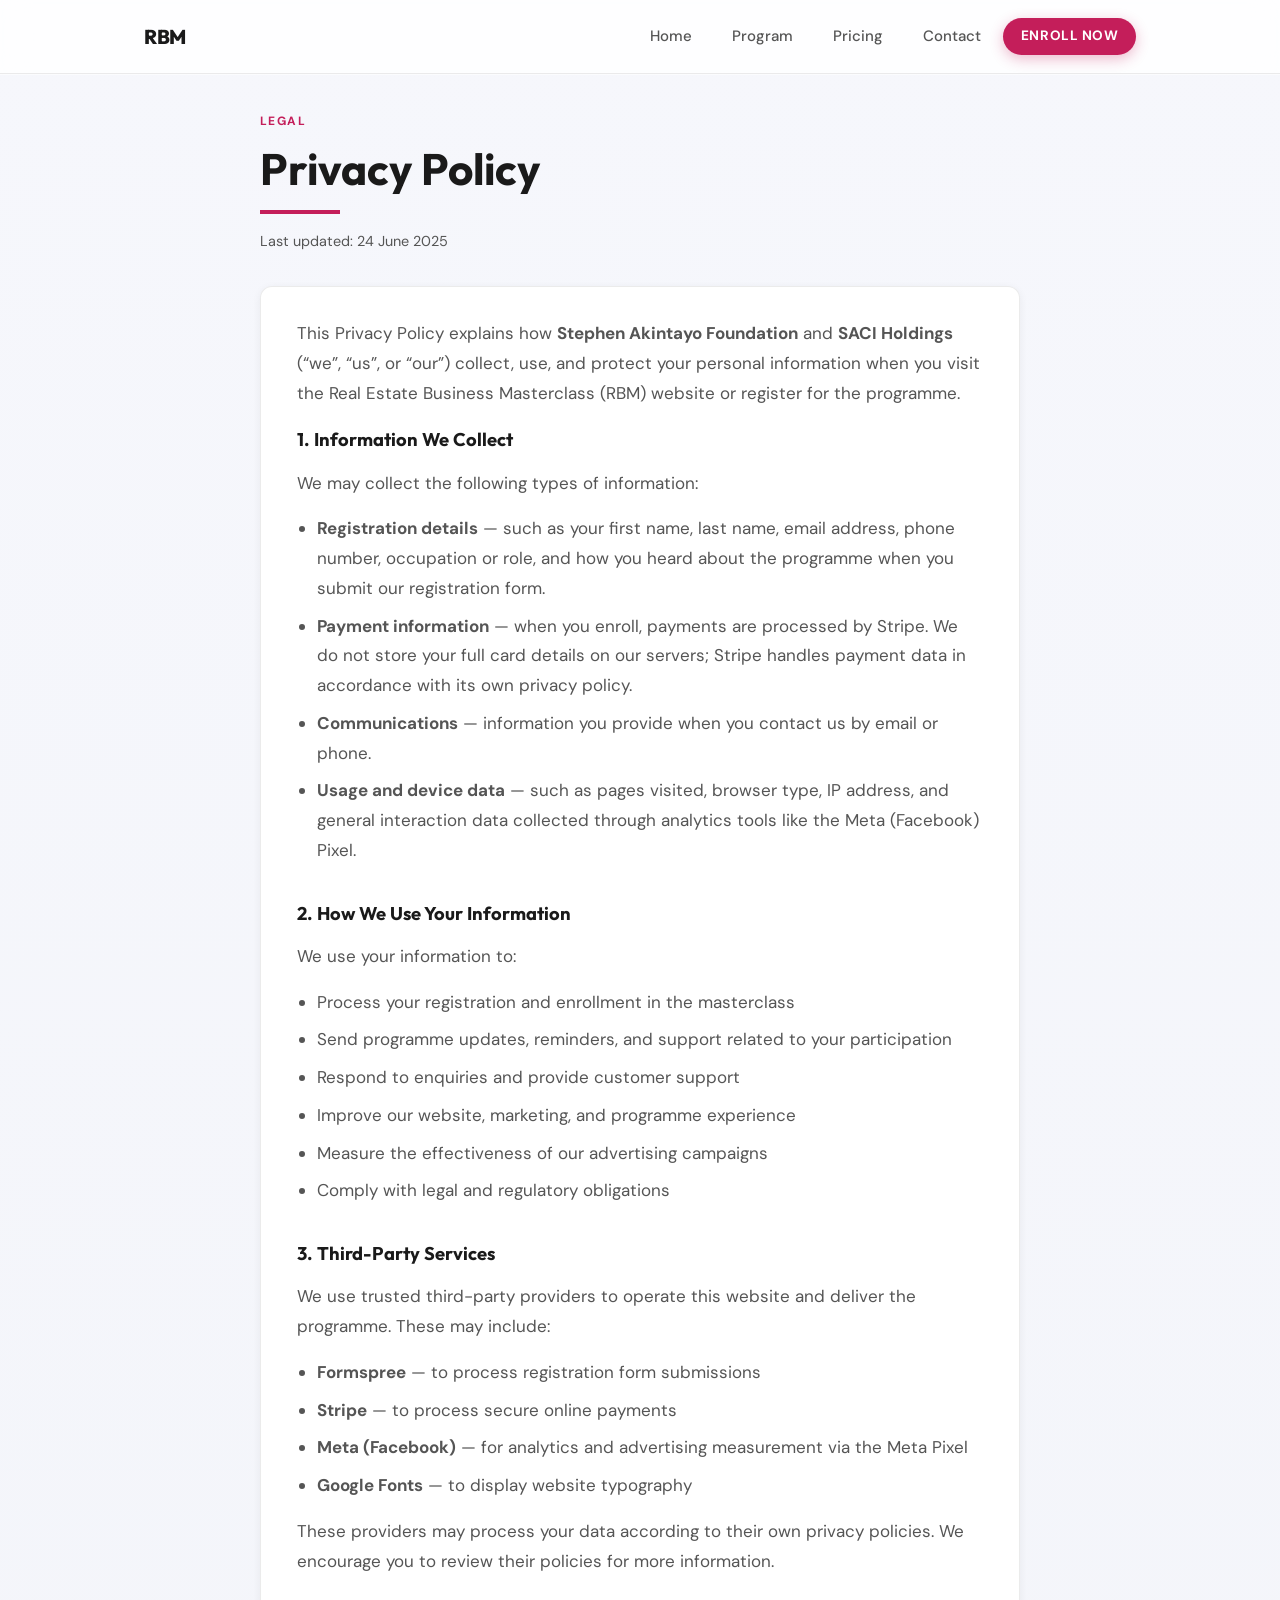
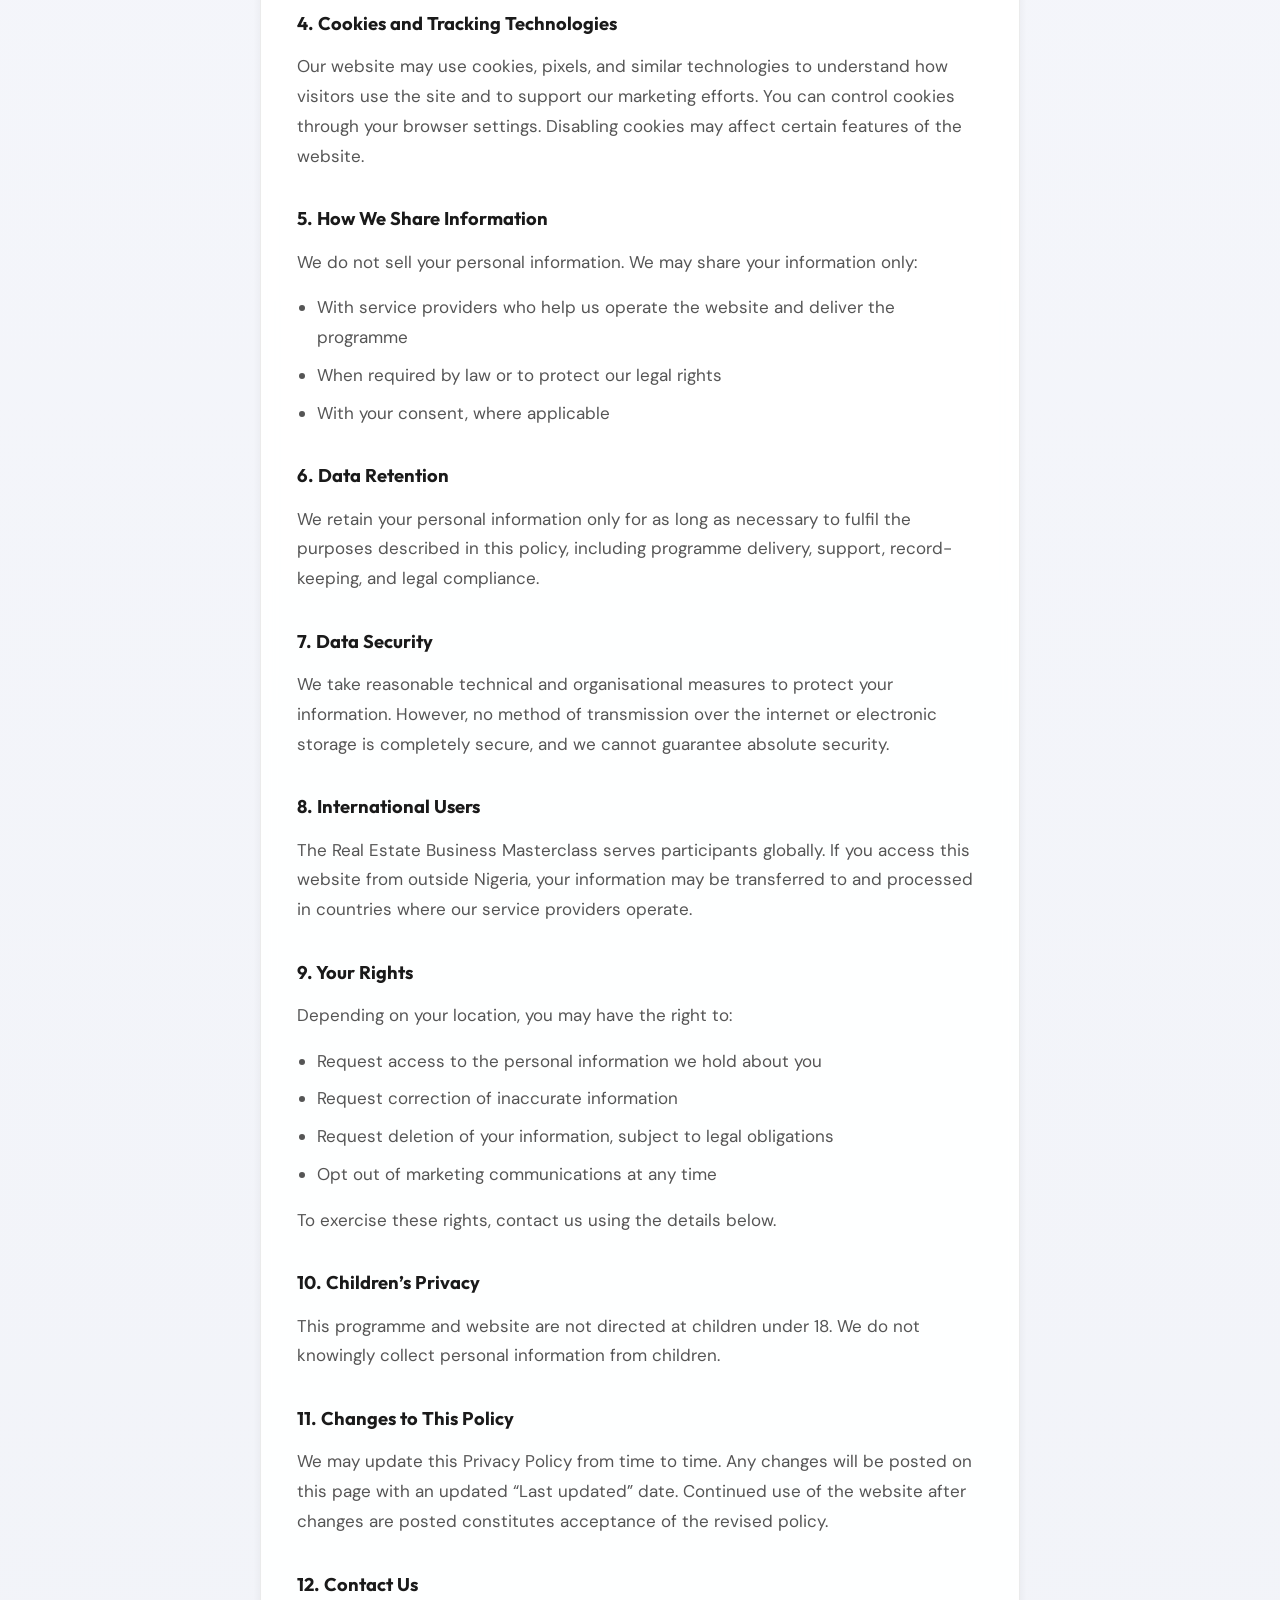
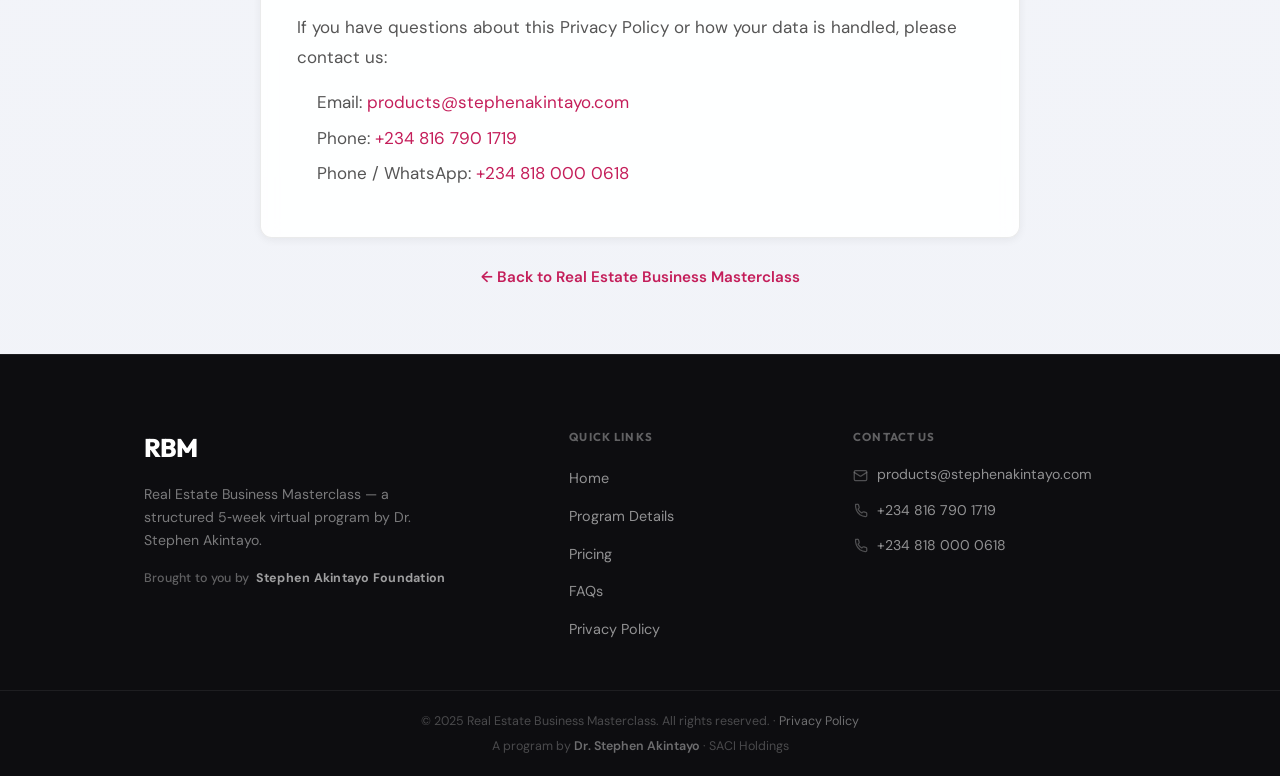
==== commit f23b6beb: "feat: Revise content in index.html and privacy-policy.html to enhance clarity and engagement, includ" ====
--- a/privacy-policy.html
+++ b/privacy-policy.html
@@ -8,6 +8,24 @@
 <link rel="preconnect" href="https://fonts.gstatic.com" crossorigin>
 <link href="https://fonts.googleapis.com/css2?family=DM+Sans:ital,opsz,wght@0,9..40,400;0,9..40,500;0,9..40,600;0,9..40,700;1,9..40,400&family=Outfit:wght@600;700;800&display=swap" rel="stylesheet">
 <link rel="stylesheet" href="style.css">
+
+<!-- Meta Pixel Code -->
+<script>
+!function(f,b,e,v,n,t,s)
+{if(f.fbq)return;n=f.fbq=function(){n.callMethod?
+n.callMethod.apply(n,arguments):n.queue.push(arguments)};
+if(!f._fbq)f._fbq=n;n.push=n;n.loaded=!0;n.version='2.0';
+n.queue=[];t=b.createElement(e);t.async=!0;
+t.src=v;s=b.getElementsByTagName(e)[0];
+s.parentNode.insertBefore(t,s)}(window, document,'script',
+'https://connect.facebook.net/en_US/fbevents.js');
+fbq('init', '911916404501115');
+fbq('track', 'PageView');
+</script>
+<noscript><img height="1" width="1" style="display:none"
+src="https://www.facebook.com/tr?id=911916404501115&ev=PageView&noscript=1"
+/></noscript>
+<!-- End Meta Pixel Code -->
 </head>
 <body class="legal-page-body">
 
@@ -25,7 +43,7 @@
         <li><a href="index.html#program">Program</a></li>
         <li><a href="index.html#pricing">Pricing</a></li>
         <li><a href="index.html#contact">Contact</a></li>
-        <li class="nav-register-item"><a href="index.html#pricing" class="nav-register-btn">Register Now</a></li>
+        <li class="nav-register-item"><a href="index.html#pricing" class="nav-register-btn">Enroll Now</a></li>
       </ul>
     </nav>
   </div>
--- a/style.css
+++ b/style.css
@@ -110,7 +110,15 @@
   margin-right: auto;
 }
 
-.testimonials-section {
+.benefits-section > h2,
+.benefits-section > .section-lead {
+  text-align: center;
+  margin-left: auto;
+  margin-right: auto;
+}
+
+.testimonials-section,
+.videos-section {
   background: linear-gradient(180deg, #f6f7fc 0%, #f1f3f8 100%);
   border-top: 1px solid rgba(0, 0, 0, 0.05);
   border-bottom: 1px solid rgba(0, 0, 0, 0.05);
@@ -118,10 +126,209 @@
   padding-left: 24px;
   padding-right: 24px;
 }
-.testimonials-section > * {
+.testimonials-section > *,
+.videos-section > * {
   max-width: 1040px;
   margin-left: auto;
   margin-right: auto;
+}
+
+.video-slider {
+  position: relative;
+  display: flex;
+  align-items: center;
+  gap: 0.5rem;
+  margin-top: 2rem;
+  width: 100%;
+}
+
+.video-slider-viewport {
+  flex: 1;
+  overflow: hidden;
+  border-radius: var(--radius-md);
+}
+
+.video-slider-track {
+  display: flex;
+  transition: transform 0.4s ease;
+}
+
+@media (prefers-reduced-motion: reduce) {
+  .video-slider-track {
+    transition: none;
+  }
+}
+
+.video-slide {
+  flex: 0 0 100%;
+  min-width: 100%;
+  padding: 0 2px;
+  box-sizing: border-box;
+}
+
+.video-embed {
+  position: relative;
+  width: 100%;
+  aspect-ratio: 16 / 9;
+  border-radius: var(--radius-md);
+  overflow: hidden;
+  background: #1a1a1a;
+  box-shadow: var(--shadow-sm);
+  border: 1px solid var(--color-border);
+  /* Avoid GPU/compositing black-frame bugs with YouTube iframes */
+  transform: translateZ(0);
+}
+
+.video-poster {
+  position: absolute;
+  inset: 0;
+  width: 100%;
+  height: 100%;
+  object-fit: cover;
+  z-index: 1;
+  background: #1a1a1a;
+  transition: opacity 0.25s ease;
+}
+
+.video-embed.is-playing .video-poster {
+  opacity: 0;
+  pointer-events: none;
+}
+
+.video-embed iframe {
+  position: absolute;
+  inset: 0;
+  width: 100%;
+  height: 100%;
+  border: 0;
+  z-index: 0;
+  background: transparent;
+}
+
+.video-unmute {
+  position: absolute;
+  left: 50%;
+  bottom: 1rem;
+  transform: translateX(-50%);
+  z-index: 3;
+  display: inline-flex;
+  flex-direction: row;
+  align-items: center;
+  justify-content: center;
+  gap: 0.4rem;
+  padding: 0.65rem 1.15rem;
+  border: none;
+  border-radius: var(--radius-pill);
+  background: rgba(196, 30, 90, 0.95);
+  color: #fff;
+  font-family: var(--font-display);
+  font-size: 0.88rem;
+  font-weight: 700;
+  cursor: pointer;
+  box-shadow: 0 6px 20px rgba(0, 0, 0, 0.35);
+  transition: background 0.2s ease, opacity 0.2s ease, transform 0.15s ease;
+  white-space: nowrap;
+}
+
+.video-unmute:hover,
+.video-unmute:focus-visible {
+  background: var(--color-accent-hover);
+  outline: none;
+  transform: translateX(-50%) translateY(-1px);
+}
+
+.video-unmute.is-hidden {
+  opacity: 0;
+  pointer-events: none;
+}
+
+.video-unmute-icon {
+  font-size: 1.1rem;
+  line-height: 1;
+}
+
+.video-slider-btn {
+  flex-shrink: 0;
+  width: 42px;
+  height: 42px;
+  border-radius: 50%;
+  border: 1.5px solid var(--color-border-strong);
+  background: #fff;
+  color: var(--color-accent);
+  display: inline-flex;
+  align-items: center;
+  justify-content: center;
+  cursor: pointer;
+  box-shadow: var(--shadow-sm);
+  transition: background 0.2s ease, border-color 0.2s ease, transform 0.15s ease;
+}
+
+.video-slider-btn:hover,
+.video-slider-btn:focus-visible {
+  background: rgba(196, 30, 90, 0.08);
+  border-color: var(--color-accent);
+  outline: none;
+}
+
+.video-slider-btn:active {
+  transform: scale(0.96);
+}
+
+.video-dots {
+  display: flex;
+  justify-content: center;
+  gap: 0.5rem;
+  margin-top: 1rem;
+}
+
+.video-dot {
+  width: 10px;
+  height: 10px;
+  border-radius: 50%;
+  border: none;
+  padding: 0;
+  background: rgba(196, 30, 90, 0.25);
+  cursor: pointer;
+  transition: background 0.2s ease, transform 0.2s ease;
+}
+
+.video-dot.is-active {
+  background: var(--color-accent);
+  transform: scale(1.15);
+}
+
+.video-dot:focus-visible {
+  outline: 2px solid var(--color-accent);
+  outline-offset: 2px;
+}
+
+.video-swipe-hint {
+  display: none;
+  text-align: center;
+  font-size: 0.8rem;
+  color: var(--color-text-muted);
+  margin: 0.75rem 0 0;
+}
+
+@media (max-width: 700px) {
+  .video-slider-btn {
+    display: none;
+  }
+
+  .video-swipe-hint {
+    display: block;
+  }
+
+  .video-slider {
+    gap: 0;
+  }
+}
+
+@media (min-width: 900px) {
+  .video-slider-viewport {
+    max-width: 820px;
+    margin: 0 auto;
+  }
 }
 
 /* ===== Hero Section 2 (redesign) ===== */
@@ -997,9 +1204,25 @@
   font-family: var(--font-display);
   font-size: 1rem;
   font-weight: 600;
-  margin: 0;
+  margin: 0 0 0.5rem;
   color: var(--color-text);
   letter-spacing: -0.01em;
+}
+
+.learn-outcome {
+  margin: 0;
+  font-size: 0.85rem;
+  line-height: 1.45;
+  color: var(--color-text-muted);
+  text-align: center;
+}
+
+.section-lead {
+  max-width: 640px;
+  margin: -0.5rem 0 1.75rem;
+  font-size: 1.02rem;
+  color: var(--color-text-muted);
+  line-height: 1.6;
 }
 
 .learn-cta {
@@ -1038,9 +1261,10 @@
   border-radius: var(--radius-md);
   box-shadow: var(--shadow-sm);
   transition: box-shadow var(--transition), transform var(--transition), border-color var(--transition);
-  display: flex;
-  align-items: flex-start;
-  gap: 16px;
+  display: grid;
+  grid-template-columns: 40px 1fr;
+  align-items: start;
+  gap: 4px 16px;
 }
 
 .benefit-item:hover {
@@ -1059,6 +1283,7 @@
   background: rgba(196, 30, 90, 0.1);
   border-radius: 50%;
   color: var(--color-accent);
+  grid-row: 1 / span 2;
 }
 
 .benefit-icon svg {
@@ -1074,6 +1299,22 @@
   color: var(--color-text);
   letter-spacing: -0.01em;
   line-height: 1.4;
+  grid-column: 2;
+}
+
+.benefit-desc {
+  margin: 0;
+  font-size: 0.88rem;
+  line-height: 1.45;
+  color: var(--color-text-muted);
+  grid-column: 2;
+}
+
+.benefit-item-body {
+  display: flex;
+  flex-direction: column;
+  gap: 0.25rem;
+  min-width: 0;
 }
 
 /* ===== Cards ===== */
@@ -1265,48 +1506,346 @@
   outline-offset: 2px;
 }
 
-/* ===== Testimonials ===== */
-.testimonials-wrapper {
-  display: flex;
-  gap: 24px;
+/* ===== Social context (not course endorsements) ===== */
+.social-context-section {
+  margin-top: var(--space-section);
+  padding: 2rem 0;
+  background: #fff;
+  border-top: 1px solid var(--color-border);
+  border-bottom: 1px solid var(--color-border);
+}
+
+.social-context-inner {
+  padding-top: 0;
+  padding-bottom: 0;
+  text-align: center;
+  max-width: 640px;
+}
+
+.social-context-label {
+  font-family: var(--font-display);
+  font-size: 0.72rem;
+  font-weight: 700;
+  letter-spacing: 0.12em;
+  text-transform: uppercase;
+  color: var(--color-text-muted);
+  margin: 0 0 0.75rem;
+  text-align: center;
+}
+
+.social-context-copy {
+  margin: 0 auto;
+  font-size: 0.92rem;
+  line-height: 1.6;
+  color: var(--color-text-muted);
+  text-align: center;
+}
+
+.avatar-initials {
+  width: 44px;
+  height: 44px;
+  border-radius: 50%;
+  display: inline-flex;
+  align-items: center;
   justify-content: center;
-  overflow: hidden;
-  margin-top: 48px;
-  mask-image: linear-gradient(to bottom, transparent, black 15%, black 85%, transparent);
-  max-height: 620px;
-}
-
-.testimonials-column {
+  background: rgba(196, 30, 90, 0.12);
+  color: var(--color-accent);
+  font-family: var(--font-display);
+  font-weight: 700;
+  font-size: 0.85rem;
+  flex-shrink: 0;
+}
+
+.results-grid--single {
+  grid-template-columns: 1fr;
+  max-width: 480px;
+  margin-left: auto;
+  margin-right: auto;
+}
+
+/* ===== Two-tier pricing ===== */
+.tier-gap-note {
+  max-width: 760px;
+  margin: 0 auto 2.5rem;
+  padding: 1.25rem 1.5rem;
+  background: rgba(196, 30, 90, 0.04);
+  border: 1px solid rgba(196, 30, 90, 0.15);
+  border-radius: var(--radius-md);
+}
+
+.tier-gap-note p {
+  margin: 0;
+  font-size: 0.92rem;
+  line-height: 1.65;
+  color: var(--color-text-muted);
+  text-align: left;
+}
+
+.pricing-tiers {
+  display: grid;
+  grid-template-columns: 1fr 1fr;
+  gap: 1.5rem;
+  align-items: stretch;
+  margin-bottom: 1.5rem;
+}
+
+.tier-card {
+  background: #fff;
+  border: 1px solid var(--color-border);
+  border-radius: var(--radius-lg);
+  padding: 2rem 1.75rem;
   display: flex;
   flex-direction: column;
-  gap: 24px;
-  animation: scrollColumn linear infinite;
-}
-
-.testimonial-card {
+  box-shadow: var(--shadow-sm);
+  position: relative;
+}
+
+.tier-card--primary {
+  border-color: rgba(196, 30, 90, 0.35);
+  box-shadow: 0 8px 32px rgba(196, 30, 90, 0.12);
+}
+
+.tier-card-badge {
+  display: inline-flex;
+  align-self: flex-start;
+  padding: 0.3rem 0.75rem;
+  border-radius: var(--radius-pill);
+  background: var(--color-accent);
+  color: #fff;
+  font-family: var(--font-display);
+  font-size: 0.68rem;
+  font-weight: 700;
+  letter-spacing: 0.08em;
+  text-transform: uppercase;
+  margin-bottom: 1rem;
+}
+
+.tier-card-badge--muted {
+  background: #111;
+}
+
+.tier-card-name {
+  font-family: var(--font-display);
+  font-size: 1.35rem;
+  font-weight: 700;
+  margin: 0 0 0.35rem;
+  letter-spacing: -0.02em;
+}
+
+.tier-card-who {
+  font-size: 0.88rem;
+  color: var(--color-text-muted);
+  margin: 0 0 1.25rem;
+}
+
+.tier-price {
+  margin-bottom: 1rem;
+}
+
+.tier-price-main {
+  display: block;
+  font-family: var(--font-display);
+  font-size: clamp(1.75rem, 4vw, 2.25rem);
+  font-weight: 800;
+  letter-spacing: -0.03em;
+  color: var(--color-text);
+  line-height: 1.1;
+}
+
+.tier-currency {
+  font-size: 0.65em;
+  font-weight: 600;
+  vertical-align: super;
+}
+
+.tier-price-note {
+  display: block;
+  font-size: 0.78rem;
+  color: var(--color-text-muted);
+  margin-top: 0.4rem;
+}
+
+.tier-diaspora-frame {
+  font-size: 0.88rem;
+  line-height: 1.55;
+  color: var(--color-text-muted);
+  margin: 0 0 1.25rem;
+  padding: 0.85rem 1rem;
+  background: #f8f9fa;
+  border-left: 3px solid var(--color-accent);
+  border-radius: 0 var(--radius-sm) var(--radius-sm) 0;
+}
+
+.tier-features {
+  list-style: none;
+  padding: 0;
+  margin: 0 0 1.5rem;
+  display: flex;
+  flex-direction: column;
+  gap: 0.55rem;
+  flex: 1;
+}
+
+.tier-features li {
+  position: relative;
+  padding-left: 1.15rem;
+  font-size: 0.9rem;
+  color: var(--color-text-muted);
+  line-height: 1.45;
+}
+
+.tier-features li::before {
+  content: '';
+  position: absolute;
+  left: 0;
+  top: 0.5em;
+  width: 6px;
+  height: 6px;
+  border-radius: 50%;
+  background: var(--color-accent);
+}
+
+.tier-card .pricing-btn {
+  width: 100%;
+}
+
+.pricing-btn--usd {
+  background: #111;
+  color: #fff;
+  font-size: 0.95rem;
+  padding: 0.95rem 1.5rem;
+}
+
+.pricing-btn--usd:hover {
+  background: #333;
+  color: #fff;
+}
+
+.tier-cta-note {
+  text-align: center;
+  font-size: 0.75rem;
+  color: #888;
+  margin: 0.65rem 0 0;
+}
+
+.pricing-value-card--below {
+  margin: 2rem 0 0;
+}
+
+.payment-fallback {
+  margin: 0 0 2rem;
+  padding: 1.5rem;
+  background: linear-gradient(135deg, rgba(196, 30, 90, 0.08) 0%, rgba(196, 30, 90, 0.03) 100%);
+  border: 1.5px solid rgba(196, 30, 90, 0.3);
+  border-radius: var(--radius-lg);
+  animation: fallback-in 0.35s ease;
+}
+
+.payment-fallback[hidden] {
+  display: none !important;
+}
+
+@keyframes fallback-in {
+  from { opacity: 0; transform: translateY(-8px); }
+  to { opacity: 1; transform: translateY(0); }
+}
+
+.payment-fallback-inner {
+  max-width: 480px;
+  margin: 0 auto;
+  text-align: center;
+  display: flex;
+  flex-direction: column;
+  align-items: center;
+  gap: 0.75rem;
+}
+
+.payment-fallback-title {
+  font-family: var(--font-display);
+  font-size: 1.15rem;
+  font-weight: 700;
+  margin: 0;
+  color: var(--color-text);
+}
+
+.payment-fallback-copy {
+  margin: 0;
+  font-size: 0.92rem;
+  line-height: 1.55;
+  color: var(--color-text-muted);
+  text-align: center;
+}
+
+.payment-fallback-dismiss {
+  margin-top: 0.25rem;
+}
+
+@media (max-width: 800px) {
+  .pricing-tiers {
+    grid-template-columns: 1fr;
+  }
+}
+
+/* ===== Student results ===== */
+.results-grid {
+  display: grid;
+  grid-template-columns: repeat(3, 1fr);
+  gap: 1.25rem;
+  margin-top: 2rem;
+}
+
+.result-card {
   background: var(--color-bg-card);
-  backdrop-filter: blur(8px);
-  -webkit-backdrop-filter: blur(8px);
   border: 1px solid var(--color-border);
-  padding: 26px;
   border-radius: var(--radius-lg);
-  max-width: 280px;
+  padding: 1.5rem;
   box-shadow: var(--shadow-sm);
+  display: flex;
+  flex-direction: column;
+  gap: 1.25rem;
+}
+
+.result-card--placeholder {
+  border-style: dashed;
+  opacity: 0.85;
+}
+
+.result-quote {
+  margin: 0;
   font-size: 0.95rem;
   line-height: 1.6;
-  transition: box-shadow var(--transition), transform var(--transition);
-}
-
-.testimonial-card:hover {
-  box-shadow: var(--shadow-md);
-  transform: translateY(-2px);
+  color: var(--color-text);
+  flex: 1;
+}
+
+.result-stats {
+  display: flex;
+  flex-wrap: wrap;
+  gap: 0.5rem;
+  margin-bottom: 0.85rem;
+}
+
+.result-stats span {
+  display: inline-flex;
+  align-items: center;
+  gap: 0.25rem;
+  padding: 0.25rem 0.65rem;
+  background: rgba(196, 30, 90, 0.06);
+  border: 1px solid rgba(196, 30, 90, 0.15);
+  border-radius: var(--radius-pill);
+  font-size: 0.75rem;
+  color: var(--color-accent);
+}
+
+.result-stats strong {
+  font-family: var(--font-display);
+  font-weight: 700;
 }
 
 .testimonial-user {
   display: flex;
   align-items: center;
   gap: 12px;
-  margin-top: 16px;
 }
 
 .testimonial-user img {
@@ -1328,9 +1867,107 @@
   color: var(--color-text-muted);
 }
 
-@keyframes scrollColumn {
-  0% { transform: translateY(0); }
-  100% { transform: translateY(-50%); }
+.results-template {
+  margin-top: 2rem;
+  padding: 1rem 1.25rem;
+  background: #fff;
+  border: 1px solid var(--color-border);
+  border-radius: var(--radius-md);
+  max-width: 720px;
+  margin-left: auto;
+  margin-right: auto;
+}
+
+.results-template summary {
+  cursor: pointer;
+  font-weight: 600;
+  font-size: 0.9rem;
+  color: var(--color-text);
+}
+
+.results-template-body {
+  margin-top: 1rem;
+  font-size: 0.9rem;
+  color: var(--color-text-muted);
+}
+
+.results-template-body ol {
+  margin: 0.75rem 0;
+  padding-left: 1.25rem;
+}
+
+.results-template-example {
+  margin-top: 0.75rem;
+  font-size: 0.85rem;
+}
+
+/* ===== Guarantee ===== */
+.guarantee-section {
+  margin-top: var(--space-section);
+  padding: 4rem 0;
+  background: linear-gradient(135deg, rgba(196, 30, 90, 0.05) 0%, rgba(196, 30, 90, 0.02) 100%);
+  border-top: 1px solid rgba(196, 30, 90, 0.12);
+  border-bottom: 1px solid rgba(196, 30, 90, 0.12);
+}
+
+.guarantee-inner {
+  max-width: 640px;
+  margin: 0 auto;
+  text-align: center;
+  display: flex;
+  flex-direction: column;
+  align-items: center;
+}
+
+.guarantee-badge {
+  width: 72px;
+  height: 72px;
+  border-radius: 50%;
+  background: rgba(196, 30, 90, 0.1);
+  color: var(--color-accent);
+  display: flex;
+  align-items: center;
+  justify-content: center;
+  margin-bottom: 1.25rem;
+}
+
+.guarantee-title {
+  font-family: var(--font-display);
+  font-size: clamp(1.6rem, 4vw, 2.25rem);
+  font-weight: 700;
+  letter-spacing: -0.02em;
+  color: var(--color-text);
+  margin: 0 0 0.5rem;
+  text-align: center;
+}
+
+.guarantee-section .hero-accent-bar {
+  margin: 0.75rem auto 1.25rem;
+}
+
+.guarantee-copy {
+  font-size: 1.05rem;
+  line-height: 1.65;
+  color: var(--color-text-muted);
+  margin: 0 0 1rem;
+  text-align: center;
+  max-width: 540px;
+}
+
+.guarantee-trust {
+  font-size: 0.85rem;
+  color: #888;
+  margin: 0 0 1.5rem;
+  text-align: center;
+}
+
+@media (max-width: 900px) {
+  .results-grid {
+    grid-template-columns: 1fr;
+    max-width: 480px;
+    margin-left: auto;
+    margin-right: auto;
+  }
 }
 
 /* ===== Pricing Section ===== */
@@ -1571,8 +2208,131 @@
 }
 
 /* Checkout sidebar scarcity */
-.pricing-checkout .pricing-scarcity-wrap {
-  margin-bottom: 1.25rem;
+/* Coupon code block */
+.coupon-block {
+  background: linear-gradient(135deg, #0c0c0c 0%, #1a1a1f 100%);
+  border: 1.5px dashed rgba(196, 30, 90, 0.45);
+  border-radius: var(--radius-md);
+  padding: 1.25rem 1.5rem;
+  text-align: center;
+}
+
+.coupon-block--cta {
+  margin: 0 auto 1.75rem;
+  max-width: 320px;
+  background: rgba(255, 255, 255, 0.06);
+  border-color: rgba(255, 255, 255, 0.2);
+}
+
+.coupon-label {
+  font-size: 0.78rem;
+  font-weight: 600;
+  letter-spacing: 0.04em;
+  text-transform: uppercase;
+  color: rgba(255, 255, 255, 0.55);
+  margin: 0 0 0.85rem;
+}
+
+.coupon-block--cta .coupon-label {
+  color: rgba(255, 255, 255, 0.65);
+}
+
+.coupon-row {
+  display: flex;
+  align-items: stretch;
+  justify-content: center;
+  gap: 0.5rem;
+  max-width: 280px;
+  margin: 0 auto;
+}
+
+.coupon-code {
+  flex: 1;
+  display: flex;
+  align-items: center;
+  justify-content: center;
+  font-family: var(--font-display);
+  font-size: 1.35rem;
+  font-weight: 800;
+  letter-spacing: 0.14em;
+  color: #fff;
+  background: rgba(196, 30, 90, 0.15);
+  border: 1px solid rgba(196, 30, 90, 0.35);
+  border-radius: var(--radius-sm);
+  padding: 0.65rem 1rem;
+}
+
+.coupon-copy-btn {
+  display: inline-flex;
+  align-items: center;
+  gap: 0.35rem;
+  padding: 0 1rem;
+  font-size: 0.82rem;
+  font-weight: 700;
+  color: #fff;
+  background: var(--color-accent);
+  border: none;
+  border-radius: var(--radius-sm);
+  cursor: pointer;
+  transition: background var(--transition), transform var(--transition);
+  white-space: nowrap;
+}
+
+.coupon-copy-btn:hover {
+  background: var(--color-accent-hover);
+}
+
+.coupon-copy-btn.is-copied {
+  background: #1a7f4b;
+}
+
+.coupon-copy-btn svg {
+  flex-shrink: 0;
+}
+
+.coupon-copied-msg {
+  font-size: 0.78rem;
+  font-weight: 600;
+  color: #4ade80;
+  margin: 0.65rem 0 0;
+}
+
+.pricing-cta-note strong {
+  color: var(--color-accent);
+  font-weight: 700;
+}
+
+.pricing-help-line {
+  margin-top: 1.25rem;
+  font-size: 0.82rem;
+  color: var(--color-text-muted);
+  line-height: 1.5;
+  text-align: center;
+}
+
+.pricing-help-line a {
+  color: var(--color-accent);
+  text-decoration: none;
+}
+
+.pricing-help-line a:hover {
+  text-decoration: underline;
+}
+
+.text-link-btn {
+  background: none;
+  border: none;
+  padding: 0;
+  font: inherit;
+  color: var(--color-accent);
+  font-weight: 600;
+  cursor: pointer;
+  text-decoration: underline;
+  text-underline-offset: 2px;
+}
+
+.text-link-btn:hover {
+  color: var(--color-accent-hover);
 }
 
 .pricing-checkout .pricing-scarcity {
@@ -1621,11 +2381,72 @@
   box-shadow: 0 8px 28px rgba(196, 30, 90, 0.45);
 }
 
+.payment-options-label {
+  font-size: 0.72rem;
+  font-weight: 700;
+  letter-spacing: 0.08em;
+  text-transform: uppercase;
+  color: rgba(255, 255, 255, 0.55);
+  text-align: center;
+  margin: 0 0 0.65rem;
+}
+
+.payment-options {
+  display: flex;
+  flex-direction: column;
+  gap: 0.65rem;
+}
+
+.pricing-btn--naira {
+  background: #fff;
+  color: #0a0a0a;
+  font-size: 0.95rem;
+  padding: 0.95rem 1.5rem;
+  box-shadow: none;
+  border: 1.5px solid rgba(255, 255, 255, 0.25);
+}
+
+.pricing-btn--naira:hover {
+  background: #f3f3f3;
+  color: #0a0a0a;
+  box-shadow: 0 6px 20px rgba(0, 0, 0, 0.12);
+}
+
 .pricing-cta-note {
   text-align: center;
   font-size: 0.78rem;
   color: #888;
   margin-top: 0.75rem;
+}
+
+.cta-btn-naira {
+  display: inline-flex;
+  align-items: center;
+  justify-content: center;
+  padding: 1rem 1.5rem;
+  border-radius: var(--radius-pill);
+  background: #fff;
+  color: var(--color-text);
+  font-family: var(--font-display);
+  font-size: 0.88rem;
+  font-weight: 600;
+  text-decoration: none;
+  border: 1.5px solid #ddd;
+  transition: border-color var(--transition), color var(--transition), background var(--transition), box-shadow var(--transition);
+}
+
+.cta-btn-naira:hover {
+  border-color: var(--color-accent);
+  color: var(--color-accent);
+  background: rgba(196, 30, 90, 0.04);
+}
+
+.cta-payment-note {
+  font-size: 0.8rem;
+  color: var(--color-text-muted);
+  text-align: center;
+  margin: 0 0 1.25rem;
+  max-width: 420px;
 }
 
 /* Trust list under card */
@@ -2330,7 +3151,7 @@
 }
 
 .faq-item.is-open .faq-answer {
-  max-height: 200px;
+  max-height: 560px;
   padding-bottom: 1.25rem;
 }
 
@@ -3142,14 +3963,6 @@
   .hero-buttons .btn {
     width: 100%;
     text-align: center;
-  }
-
-  .testimonials-wrapper {
-    max-height: 500px;
-  }
-
-  .testimonial-card {
-    max-width: 260px;
   }
 }
 
@@ -3281,39 +4094,6 @@
   }
 }
 
-/* ===== Testimonials responsive ===== */
-@media (max-width: 700px) {
-  .testimonials-wrapper {
-    gap: 16px;
-  }
-
-  /* Hide third column on narrow screens */
-  .testimonials-column:nth-child(3) {
-    display: none;
-  }
-
-  .testimonial-card {
-    max-width: 240px;
-  }
-}
-
-@media (max-width: 480px) {
-  /* Show only 1 column on very small screens */
-  .testimonials-column:nth-child(2) {
-    display: none;
-  }
-
-  .testimonials-wrapper {
-    justify-content: flex-start;
-    padding: 0 1rem;
-  }
-
-  .testimonial-card {
-    max-width: 100%;
-    width: calc(100vw - 2rem);
-  }
-}
-
 /* ===== Additional small-screen improvements ===== */
 @media (max-width: 480px) {
   .container {
@@ -3360,7 +4140,8 @@
   }
 
   .cta-btn,
-  .cta-btn-secondary {
+  .cta-btn-secondary,
+  .cta-btn-naira {
     width: 100%;
     justify-content: center;
   }
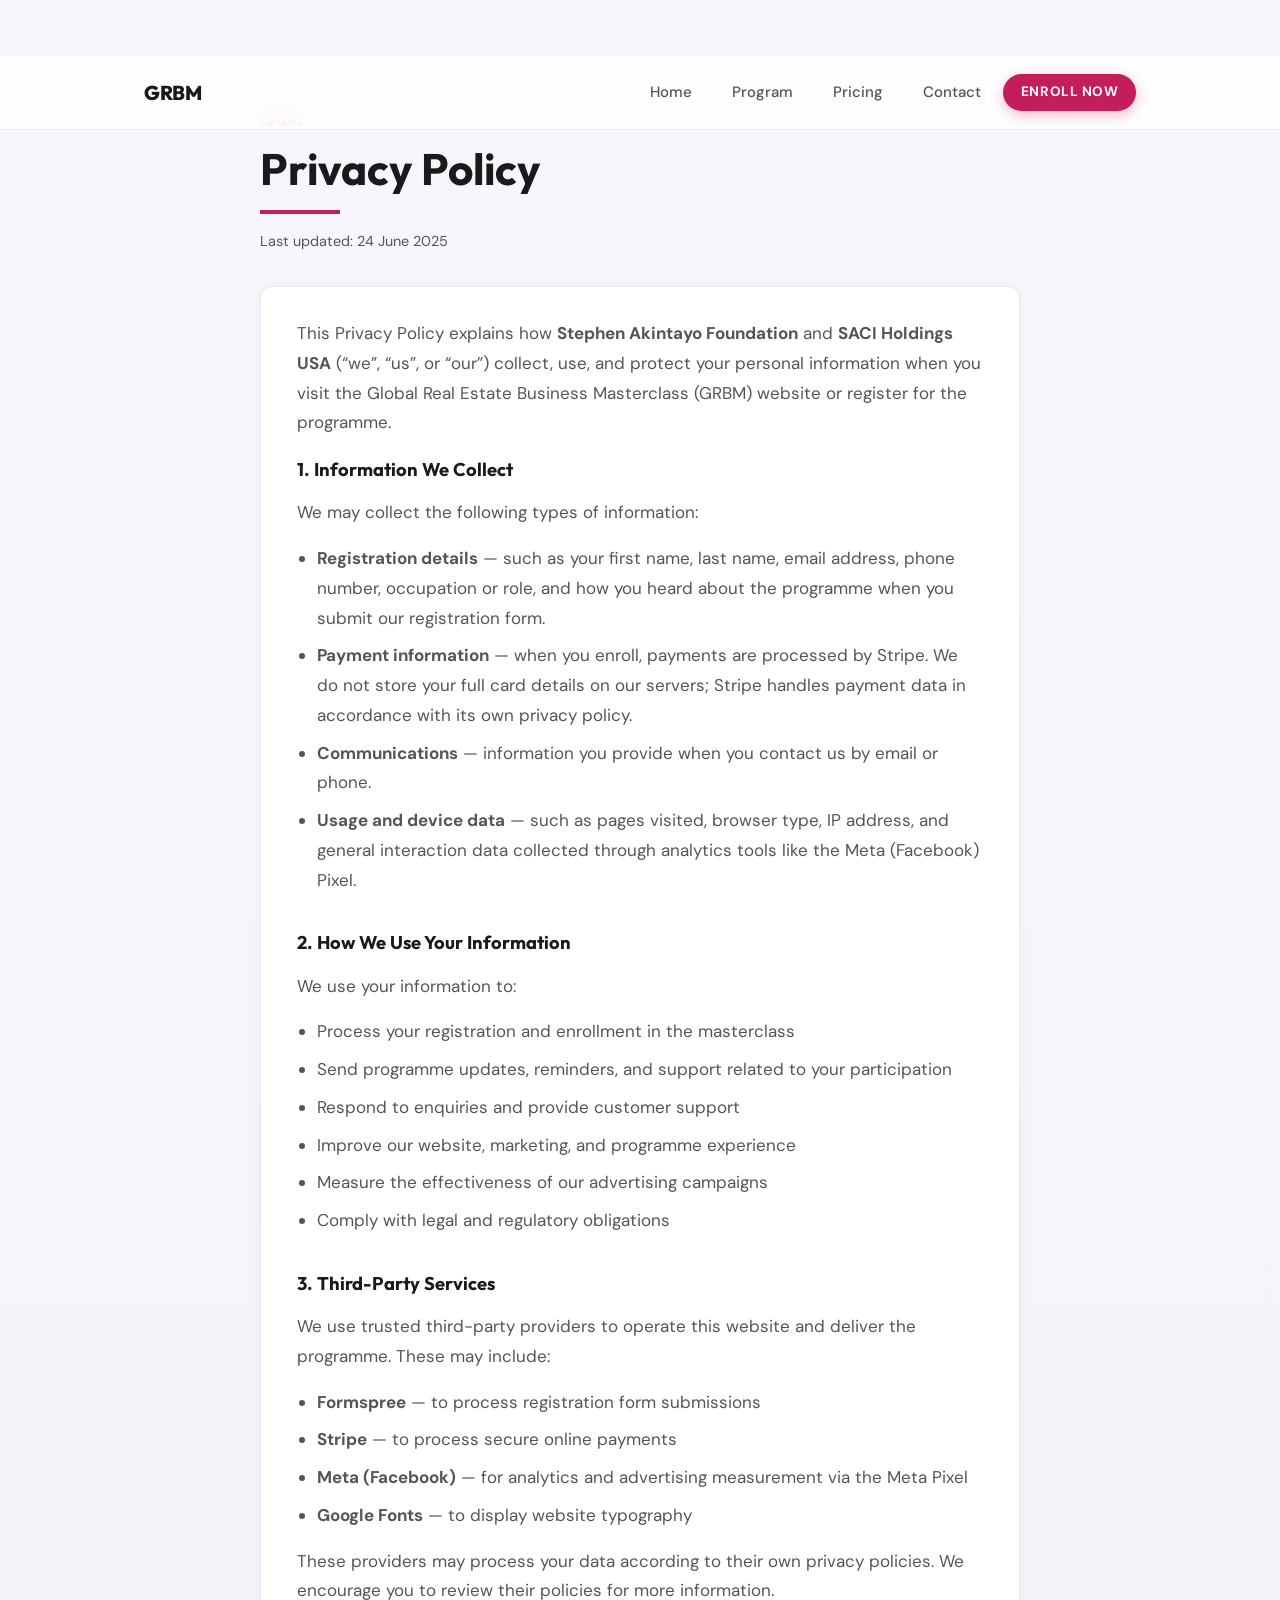
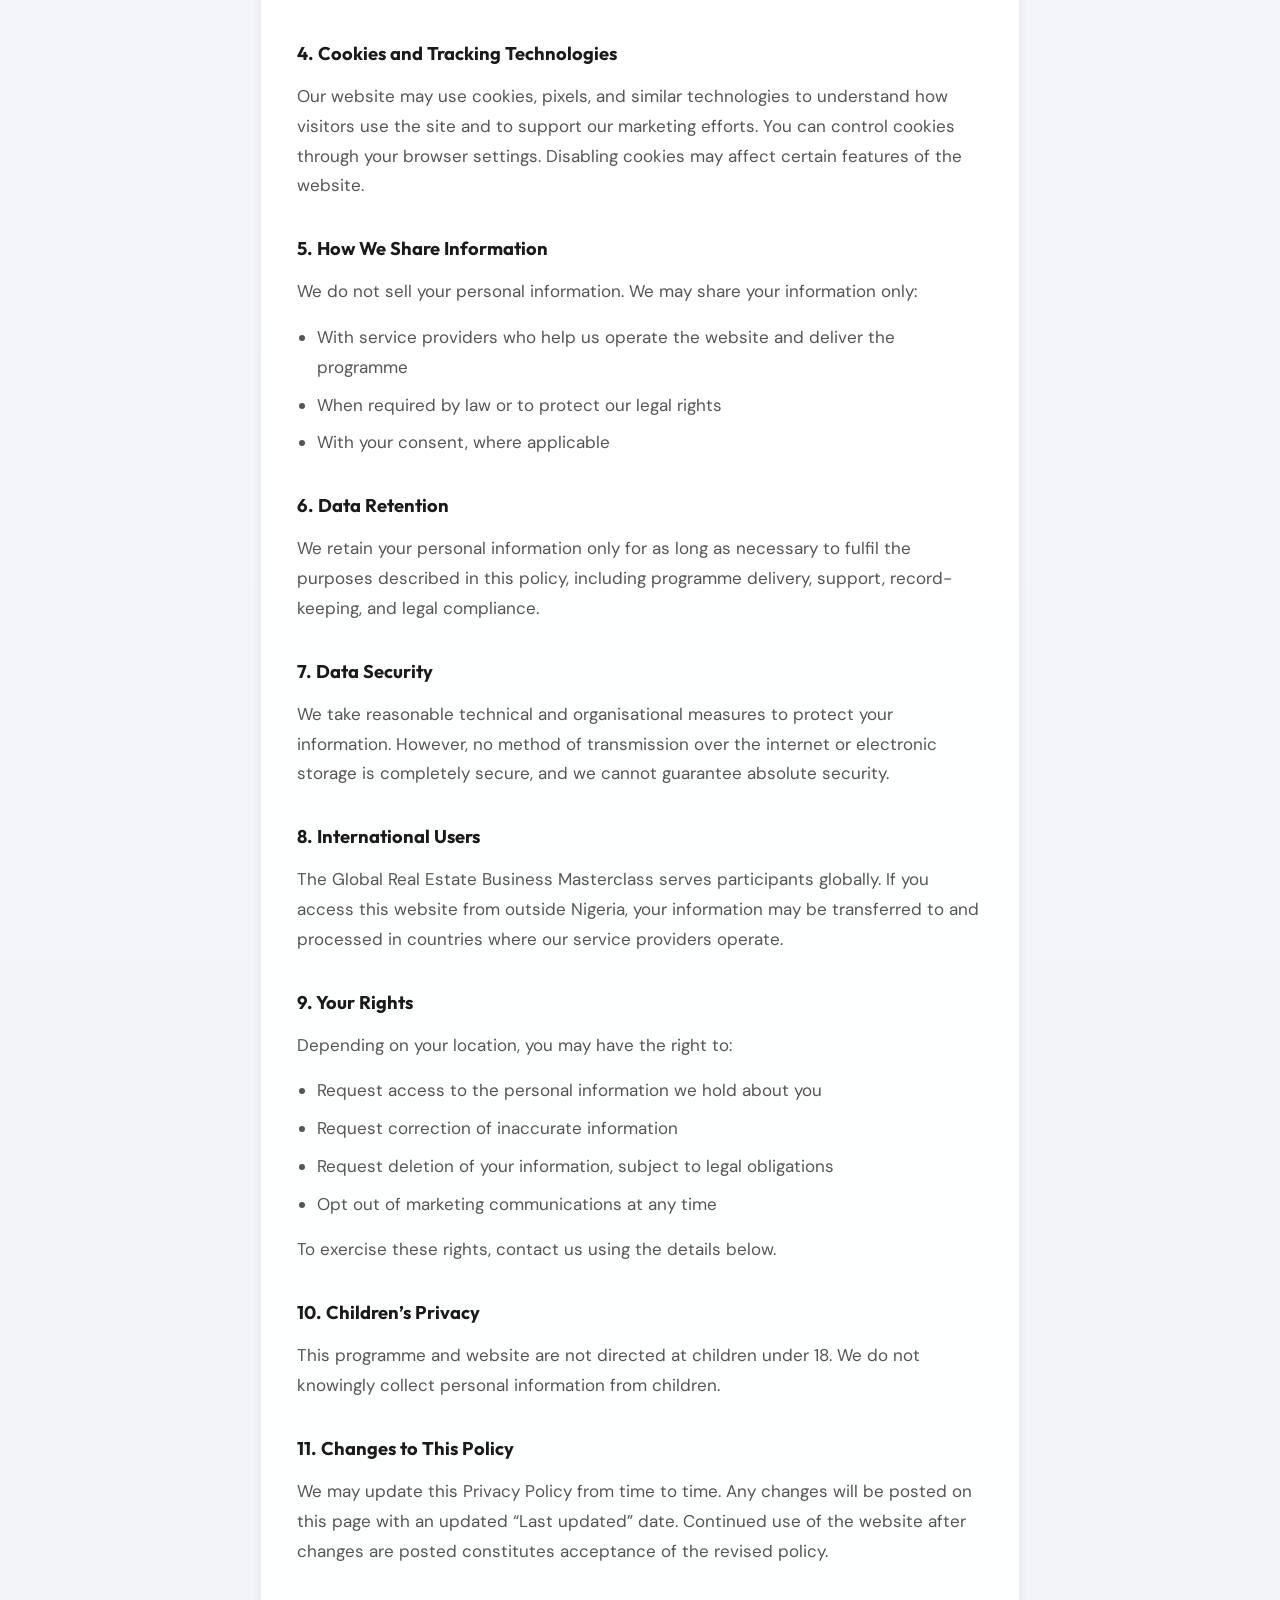
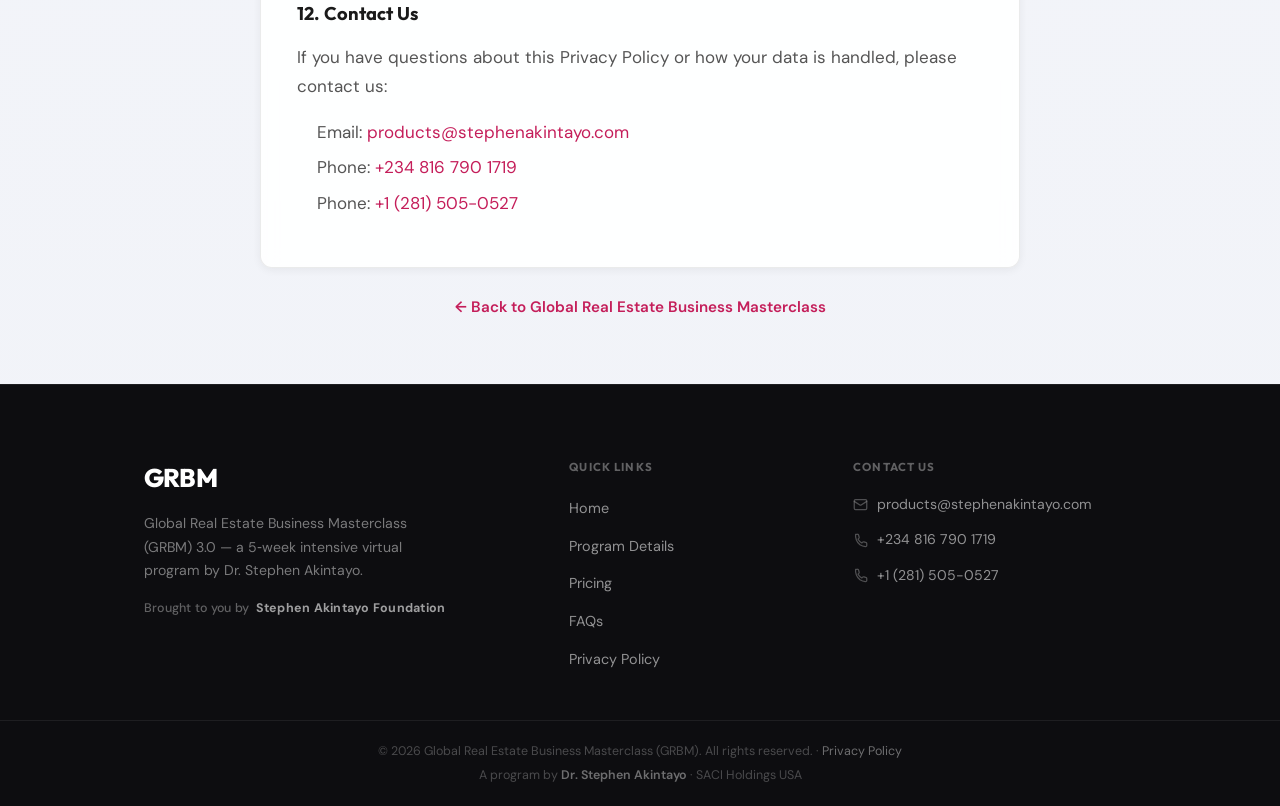
==== commit 26dea513: "refactor: Update branding and content across index.html, privacy-policy.html, and script.js to refle" ====
--- a/privacy-policy.html
+++ b/privacy-policy.html
@@ -3,7 +3,7 @@
 <head>
 <meta charset="UTF-8">
 <meta name="viewport" content="width=device-width, initial-scale=1.0">
-<title>Privacy Policy — Real Estate Business Masterclass (RBM)</title>
+<title>Privacy Policy — Global Real Estate Business Masterclass (GRBM)</title>
 <link rel="preconnect" href="https://fonts.googleapis.com">
 <link rel="preconnect" href="https://fonts.gstatic.com" crossorigin>
 <link href="https://fonts.googleapis.com/css2?family=DM+Sans:ital,opsz,wght@0,9..40,400;0,9..40,500;0,9..40,600;0,9..40,700;1,9..40,400&family=Outfit:wght@600;700;800&display=swap" rel="stylesheet">
@@ -31,7 +31,7 @@
 
 <header class="site-header">
   <div class="header-inner">
-    <a href="index.html" class="header-brand">RBM</a>
+    <a href="index.html" class="header-brand">GRBM</a>
     <button class="nav-toggle" id="navToggle" aria-label="Toggle menu" aria-expanded="false">
       <span class="nav-toggle-bar"></span>
       <span class="nav-toggle-bar"></span>
@@ -59,7 +59,7 @@
     </header>
 
     <div class="legal-content card">
-      <p>This Privacy Policy explains how <strong>Stephen Akintayo Foundation</strong> and <strong>SACI Holdings</strong> (“we”, “us”, or “our”) collect, use, and protect your personal information when you visit the Real Estate Business Masterclass (RBM) website or register for the programme.</p>
+      <p>This Privacy Policy explains how <strong>Stephen Akintayo Foundation</strong> and <strong>SACI Holdings USA</strong> (“we”, “us”, or “our”) collect, use, and protect your personal information when you visit the Global Real Estate Business Masterclass (GRBM) website or register for the programme.</p>
 
       <h2>1. Information We Collect</h2>
       <p>We may collect the following types of information:</p>
@@ -109,7 +109,7 @@
       <p>We take reasonable technical and organisational measures to protect your information. However, no method of transmission over the internet or electronic storage is completely secure, and we cannot guarantee absolute security.</p>
 
       <h2>8. International Users</h2>
-      <p>The Real Estate Business Masterclass serves participants globally. If you access this website from outside Nigeria, your information may be transferred to and processed in countries where our service providers operate.</p>
+      <p>The Global Real Estate Business Masterclass serves participants globally. If you access this website from outside Nigeria, your information may be transferred to and processed in countries where our service providers operate.</p>
 
       <h2>9. Your Rights</h2>
       <p>Depending on your location, you may have the right to:</p>
@@ -132,19 +132,19 @@
       <ul class="legal-contact-list">
         <li>Email: <a href="mailto:products@stephenakintayo.com">products@stephenakintayo.com</a></li>
         <li>Phone: <a href="tel:+2348167901719">+234 816 790 1719</a></li>
-        <li>Phone / WhatsApp: <a href="tel:+2348180000618">+234 818 000 0618</a></li>
+        <li>Phone: <a href="tel:+12815050527">+1 (281) 505-0527</a></li>
       </ul>
     </div>
 
-    <p class="legal-back"><a href="index.html">← Back to Real Estate Business Masterclass</a></p>
+    <p class="legal-back"><a href="index.html">← Back to Global Real Estate Business Masterclass</a></p>
   </div>
 </main>
 
 <footer class="footer">
   <div class="footer-inner">
     <div class="footer-col footer-brand-col">
-      <span class="footer-logo">RBM</span>
-      <p class="footer-tagline">Real Estate Business Masterclass — a structured 5‑week virtual program by Dr. Stephen Akintayo.</p>
+      <span class="footer-logo">GRBM</span>
+      <p class="footer-tagline">Global Real Estate Business Masterclass (GRBM) 3.0 — a 5‑week intensive virtual program by Dr. Stephen Akintayo.</p>
       <p class="footer-attribution">Brought to you by <strong>Stephen Akintayo Foundation</strong></p>
     </div>
 
@@ -172,15 +172,15 @@
         </li>
         <li>
           <svg xmlns="http://www.w3.org/2000/svg" width="15" height="15" viewBox="0 0 24 24" fill="none" stroke="currentColor" stroke-width="2" stroke-linecap="round" stroke-linejoin="round" aria-hidden="true"><path d="M22 16.92v3a2 2 0 0 1-2.18 2 19.79 19.79 0 0 1-8.63-3.07A19.5 19.5 0 0 1 4.11 2h3a2 2 0 0 1 2 1.72 12.84 12.84 0 0 0 .7 2.81 2 2 0 0 1-.45 2.11L8.09 9.91a16 16 0 0 0 6 6l1.27-1.27a2 2 0 0 1 2.11-.45 12.84 12.84 0 0 0 2.81.7A2 2 0 0 1 22 16.92z"/></svg>
-          <a href="tel:+2348180000618">+234 818 000 0618</a>
+          <a href="tel:+12815050527">+1 (281) 505-0527</a>
         </li>
       </ul>
     </div>
   </div>
 
   <div class="footer-bottom">
-    <p>&copy; 2025 Real Estate Business Masterclass. All rights reserved. · <a href="privacy-policy.html">Privacy Policy</a></p>
-    <p>A program by <strong>Dr. Stephen Akintayo</strong> · SACI Holdings</p>
+    <p>&copy; 2026 Global Real Estate Business Masterclass (GRBM). All rights reserved. · <a href="privacy-policy.html">Privacy Policy</a></p>
+    <p>A program by <strong>Dr. Stephen Akintayo</strong> · SACI Holdings USA</p>
   </div>
 </footer>
 
--- a/style.css
+++ b/style.css
@@ -18,6 +18,7 @@
   --radius-pill: 999px;
   --space-section: 100px;
   --transition: 0.25s ease;
+  --fomo-banner-h: 56px;
 }
 
 * {
@@ -195,14 +196,20 @@
   pointer-events: none;
 }
 
+.video-host,
 .video-embed iframe {
   position: absolute;
   inset: 0;
   width: 100%;
   height: 100%;
   border: 0;
+  z-index: 2;
+  background: transparent;
+}
+
+.video-embed:not(.is-playing) .video-host,
+.video-embed:not(.is-playing) iframe {
   z-index: 0;
-  background: transparent;
 }
 
 .video-unmute {
@@ -333,7 +340,7 @@
 
 /* ===== Hero Section 2 (redesign) ===== */
 .hero {
-  padding-top: 120px;
+  padding-top: calc(120px + var(--fomo-banner-h));
   padding-bottom: 0;
 }
 
@@ -825,6 +832,49 @@
   color: var(--color-accent);
 }
 
+.program-detail-item.program-detail-timezones {
+  grid-template-columns: 1fr;
+  align-items: start;
+}
+
+.program-detail-item.program-detail-timezones dt {
+  margin-bottom: 0.35rem;
+}
+
+.program-detail-item.program-detail-timezones dd {
+  text-align: left;
+  width: 100%;
+  font-weight: 500;
+}
+
+.timezone-list {
+  list-style: none;
+  margin: 0;
+  padding: 0;
+  display: flex;
+  flex-direction: column;
+  gap: 0.42rem;
+}
+
+.timezone-list li {
+  display: flex;
+  justify-content: space-between;
+  align-items: baseline;
+  gap: 1rem;
+  font-size: 0.92rem;
+}
+
+.timezone-list .tz-place {
+  color: var(--color-text-muted);
+  font-weight: 600;
+}
+
+.timezone-list .tz-time {
+  color: var(--color-text);
+  font-weight: 700;
+  white-space: nowrap;
+}
+
 .program-about-card .program-about-title {
   font-family: var(--font-display);
   font-size: 1rem;
@@ -1381,7 +1431,7 @@
 /* ===== Site Header ===== */
 .site-header {
   position: fixed;
-  top: 0;
+  top: var(--fomo-banner-h);
   left: 0;
   right: 0;
   z-index: 1000;
@@ -1642,6 +1692,43 @@
   margin-bottom: 1rem;
 }
 
+.tier-price--deal {
+  margin-bottom: 1.35rem;
+  padding: 1rem 0 0.25rem;
+}
+
+.tier-price-was-row {
+  display: flex;
+  align-items: baseline;
+  gap: 0.45rem;
+  margin-bottom: 0.15rem;
+}
+
+.tier-price-was-label {
+  font-size: 0.78rem;
+  font-weight: 700;
+  text-transform: uppercase;
+  letter-spacing: 0.06em;
+  color: #6b7280;
+}
+
+.tier-price-was {
+  font-size: 1.35rem;
+  font-weight: 700;
+  color: #9ca3af;
+  text-decoration: line-through;
+  text-decoration-color: var(--color-accent, #c41e5a);
+  text-decoration-thickness: 3px;
+}
+
+.tier-price-now-row {
+  display: flex;
+  flex-wrap: wrap;
+  align-items: center;
+  gap: 0.65rem 0.85rem;
+  margin: 0.1rem 0 0.35rem;
+}
+
 .tier-price-main {
   display: block;
   font-family: var(--font-display);
@@ -1650,6 +1737,35 @@
   letter-spacing: -0.03em;
   color: var(--color-text);
   line-height: 1.1;
+}
+
+.tier-price-main--deal {
+  font-size: clamp(3.25rem, 9vw, 4.5rem);
+  font-weight: 800;
+  letter-spacing: -0.04em;
+  line-height: 0.95;
+  color: #111;
+}
+
+.tier-price-main--deal .tier-currency {
+  font-size: 0.45em;
+  font-weight: 700;
+  color: var(--color-accent, #c41e5a);
+}
+
+.tier-save-badge {
+  display: inline-flex;
+  align-items: center;
+  padding: 0.4rem 0.75rem;
+  font-family: var(--font-display);
+  font-size: 0.85rem;
+  font-weight: 800;
+  letter-spacing: 0.04em;
+  text-transform: uppercase;
+  color: #fff;
+  background: var(--color-accent, #c41e5a);
+  border-radius: 999px;
+  line-height: 1;
 }
 
 .tier-currency {
@@ -2208,95 +2324,6 @@
 }
 
 /* Checkout sidebar scarcity */
-/* Coupon code block */
-.coupon-block {
-  background: linear-gradient(135deg, #0c0c0c 0%, #1a1a1f 100%);
-  border: 1.5px dashed rgba(196, 30, 90, 0.45);
-  border-radius: var(--radius-md);
-  padding: 1.25rem 1.5rem;
-  text-align: center;
-}
-
-.coupon-block--cta {
-  margin: 0 auto 1.75rem;
-  max-width: 320px;
-  background: rgba(255, 255, 255, 0.06);
-  border-color: rgba(255, 255, 255, 0.2);
-}
-
-.coupon-label {
-  font-size: 0.78rem;
-  font-weight: 600;
-  letter-spacing: 0.04em;
-  text-transform: uppercase;
-  color: rgba(255, 255, 255, 0.55);
-  margin: 0 0 0.85rem;
-}
-
-.coupon-block--cta .coupon-label {
-  color: rgba(255, 255, 255, 0.65);
-}
-
-.coupon-row {
-  display: flex;
-  align-items: stretch;
-  justify-content: center;
-  gap: 0.5rem;
-  max-width: 280px;
-  margin: 0 auto;
-}
-
-.coupon-code {
-  flex: 1;
-  display: flex;
-  align-items: center;
-  justify-content: center;
-  font-family: var(--font-display);
-  font-size: 1.35rem;
-  font-weight: 800;
-  letter-spacing: 0.14em;
-  color: #fff;
-  background: rgba(196, 30, 90, 0.15);
-  border: 1px solid rgba(196, 30, 90, 0.35);
-  border-radius: var(--radius-sm);
-  padding: 0.65rem 1rem;
-}
-
-.coupon-copy-btn {
-  display: inline-flex;
-  align-items: center;
-  gap: 0.35rem;
-  padding: 0 1rem;
-  font-size: 0.82rem;
-  font-weight: 700;
-  color: #fff;
-  background: var(--color-accent);
-  border: none;
-  border-radius: var(--radius-sm);
-  cursor: pointer;
-  transition: background var(--transition), transform var(--transition);
-  white-space: nowrap;
-}
-
-.coupon-copy-btn:hover {
-  background: var(--color-accent-hover);
-}
-
-.coupon-copy-btn.is-copied {
-  background: #1a7f4b;
-}
-
-.coupon-copy-btn svg {
-  flex-shrink: 0;
-}
-
-.coupon-copied-msg {
-  font-size: 0.78rem;
-  font-weight: 600;
-  color: #4ade80;
-  margin: 0.65rem 0 0;
-}
-
 .pricing-cta-note strong {
   color: var(--color-accent);
   font-weight: 700;
@@ -2569,6 +2596,198 @@
   display: flex;
   flex-direction: column;
   height: 100%;
+}
+
+/* ── FOMO top banner (always visible) ── */
+.fomo-banner {
+  position: fixed;
+  top: 0;
+  left: 0;
+  right: 0;
+  z-index: 1100;
+  min-height: var(--fomo-banner-h);
+  background: linear-gradient(90deg, #9b1345 0%, #c41e5a 45%, #d42a6a 100%);
+  color: #fff;
+  box-shadow: 0 4px 18px rgba(196, 30, 90, 0.35);
+}
+
+.fomo-banner-inner {
+  max-width: 1100px;
+  margin: 0 auto;
+  padding: 0.55rem 1rem;
+  display: flex;
+  flex-wrap: wrap;
+  align-items: center;
+  justify-content: center;
+  gap: 0.65rem 1.15rem;
+}
+
+.fomo-banner-slots {
+  display: inline-flex;
+  align-items: center;
+  gap: 0.45rem;
+  padding: 0.28rem 0.7rem;
+  border-radius: var(--radius-pill);
+  background: rgba(0, 0, 0, 0.22);
+  border: 1px solid rgba(255, 255, 255, 0.28);
+}
+
+.fomo-banner-pulse {
+  width: 8px;
+  height: 8px;
+  border-radius: 50%;
+  background: #fff;
+  box-shadow: 0 0 0 0 rgba(255, 255, 255, 0.7);
+  animation: fomo-pulse 1.3s ease-in-out infinite;
+}
+
+@keyframes fomo-pulse {
+  0%, 100% { box-shadow: 0 0 0 0 rgba(255, 255, 255, 0.65); }
+  50% { box-shadow: 0 0 0 6px rgba(255, 255, 255, 0); }
+}
+
+.fomo-banner-slots-text {
+  font-family: var(--font-display);
+  font-size: 0.78rem;
+  font-weight: 800;
+  letter-spacing: 0.07em;
+  text-transform: uppercase;
+  color: #fff;
+  white-space: nowrap;
+}
+
+.fomo-banner-slots-text strong {
+  color: #ffe08a;
+}
+
+.fomo-banner-timer {
+  display: flex;
+  align-items: center;
+  gap: 0.2rem;
+}
+
+.fomo-unit {
+  display: flex;
+  flex-direction: column;
+  align-items: center;
+  min-width: 2.35rem;
+  padding: 0.15rem 0.35rem;
+  background: rgba(0, 0, 0, 0.25);
+  border-radius: 6px;
+}
+
+.fomo-num {
+  font-family: var(--font-display);
+  font-size: 1.15rem;
+  font-weight: 800;
+  color: #fff;
+  line-height: 1.1;
+  letter-spacing: -0.02em;
+  font-variant-numeric: tabular-nums;
+}
+
+.fomo-label {
+  font-size: 0.55rem;
+  font-weight: 700;
+  letter-spacing: 0.08em;
+  text-transform: uppercase;
+  color: rgba(255, 255, 255, 0.75);
+  line-height: 1;
+  margin-top: 0.1rem;
+}
+
+.fomo-sep {
+  font-family: var(--font-display);
+  font-size: 1.05rem;
+  font-weight: 800;
+  color: rgba(255, 255, 255, 0.7);
+  line-height: 1;
+  padding-bottom: 0.55rem;
+}
+
+.fomo-banner-note {
+  margin: 0;
+  font-size: 0.82rem;
+  font-weight: 600;
+  line-height: 1.3;
+  color: rgba(255, 255, 255, 0.95);
+  text-align: center;
+}
+
+.fomo-banner-note strong {
+  color: #ffe08a;
+  font-weight: 800;
+}
+
+.fomo-banner-cta {
+  display: inline-flex;
+  align-items: center;
+  justify-content: center;
+  padding: 0.4rem 0.95rem;
+  border-radius: var(--radius-pill);
+  background: #fff;
+  color: var(--color-accent);
+  font-family: var(--font-display);
+  font-size: 0.78rem;
+  font-weight: 800;
+  letter-spacing: 0.04em;
+  text-transform: uppercase;
+  text-decoration: none;
+  white-space: nowrap;
+  transition: background 0.2s ease, transform 0.2s ease;
+}
+
+.fomo-banner-cta:hover {
+  background: #ffe08a;
+  transform: translateY(-1px);
+}
+
+.fomo-banner-cta:focus-visible {
+  outline: 2px solid #fff;
+  outline-offset: 2px;
+}
+
+@media (max-width: 720px) {
+  :root {
+    --fomo-banner-h: 96px;
+  }
+
+  .fomo-banner-inner {
+    gap: 0.45rem 0.75rem;
+    padding: 0.5rem 0.75rem;
+  }
+
+  .fomo-banner-note {
+    width: 100%;
+    order: 4;
+    font-size: 0.75rem;
+  }
+
+  .fomo-banner-cta {
+    order: 3;
+  }
+
+  .fomo-num {
+    font-size: 1rem;
+  }
+
+  .fomo-unit {
+    min-width: 2.1rem;
+  }
+}
+
+@media (max-width: 420px) {
+  :root {
+    --fomo-banner-h: 108px;
+  }
+
+  .fomo-banner-slots-text {
+    font-size: 0.7rem;
+  }
+
+  .fomo-banner-note {
+    font-size: 0.7rem;
+  }
 }
 
 /* ── Urgency banner ── */
@@ -3952,7 +4171,7 @@
 
 @media (max-width: 600px) {
   .hero {
-    padding-top: 100px;
+    padding-top: calc(100px + var(--fomo-banner-h));
   }
 
   .hero-buttons {
@@ -4026,7 +4245,7 @@
 
   .main-nav {
     position: fixed;
-    top: 57px;
+    top: calc(var(--fomo-banner-h) + 57px);
     left: 0;
     right: 0;
     background: rgba(255, 255, 255, 0.97);
@@ -4086,7 +4305,7 @@
   }
 
   .hero {
-    padding-top: 72px;
+    padding-top: calc(72px + var(--fomo-banner-h));
   }
 
   body {
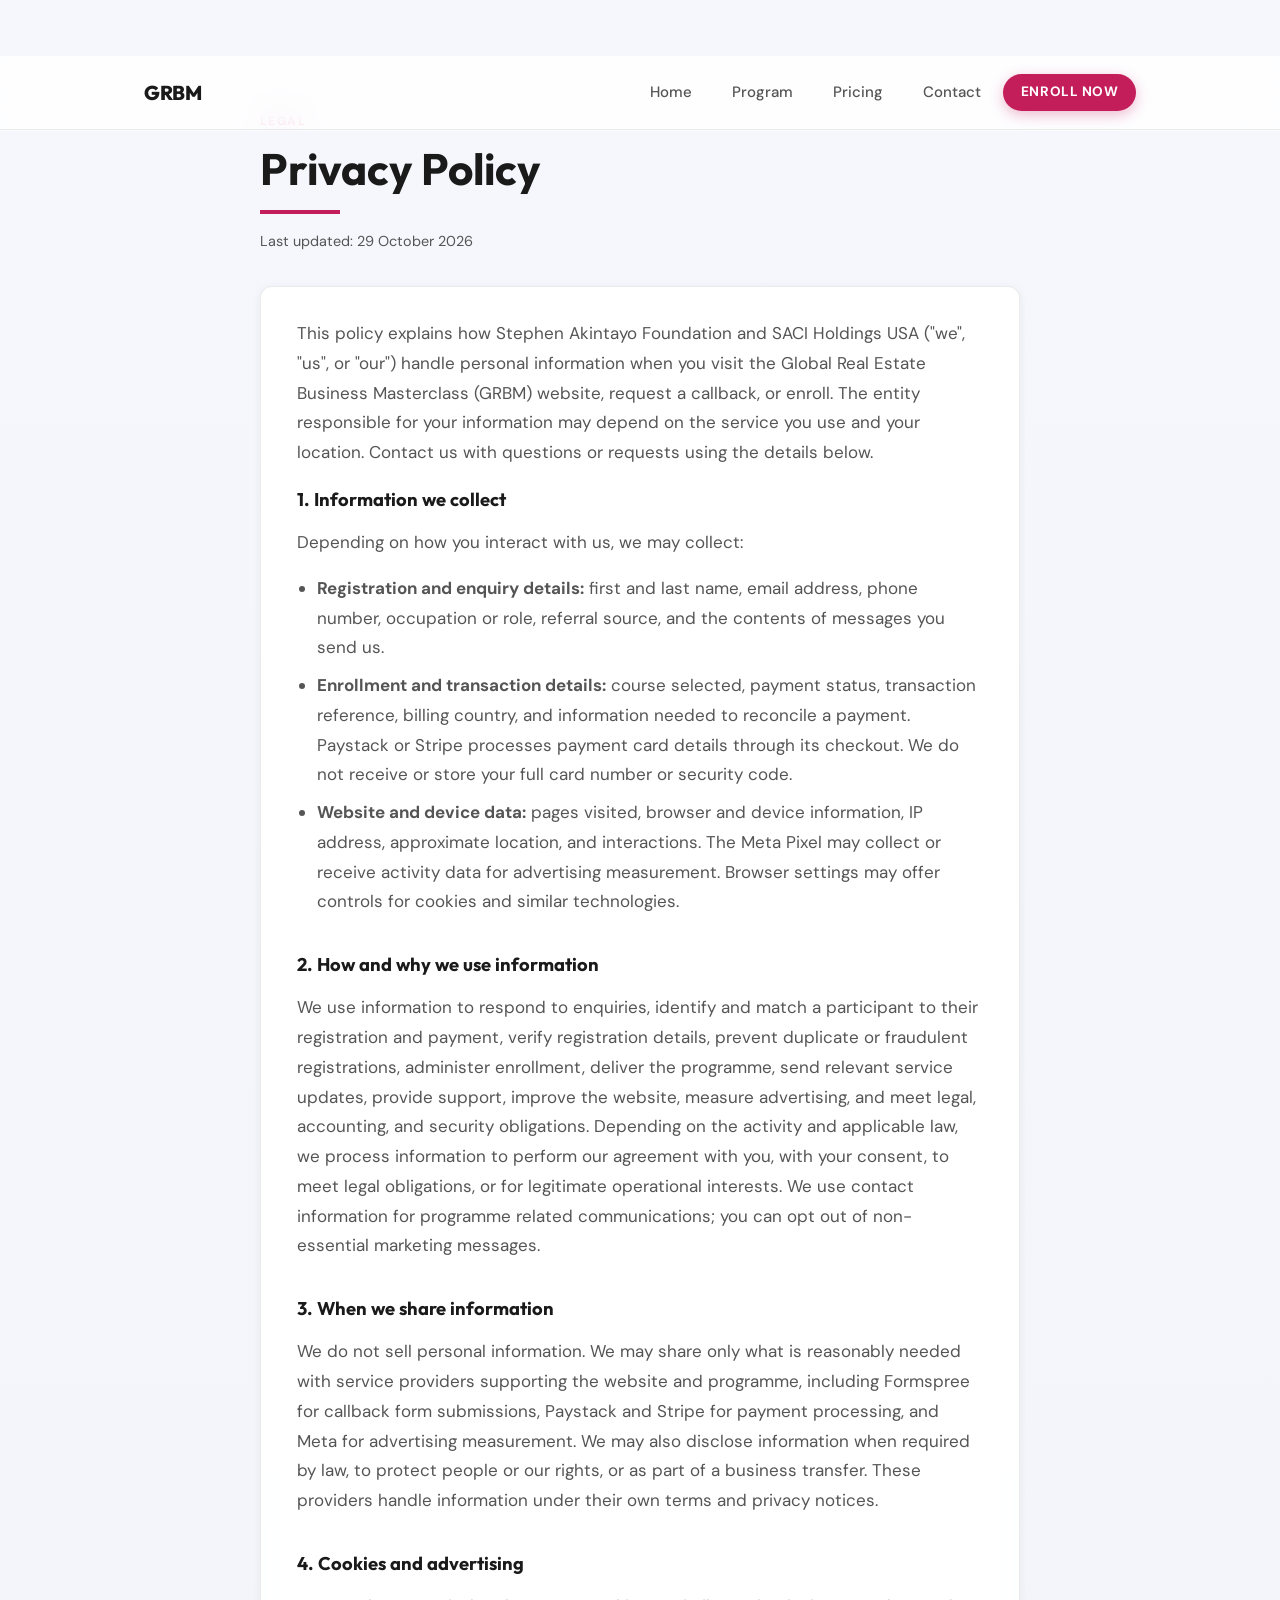
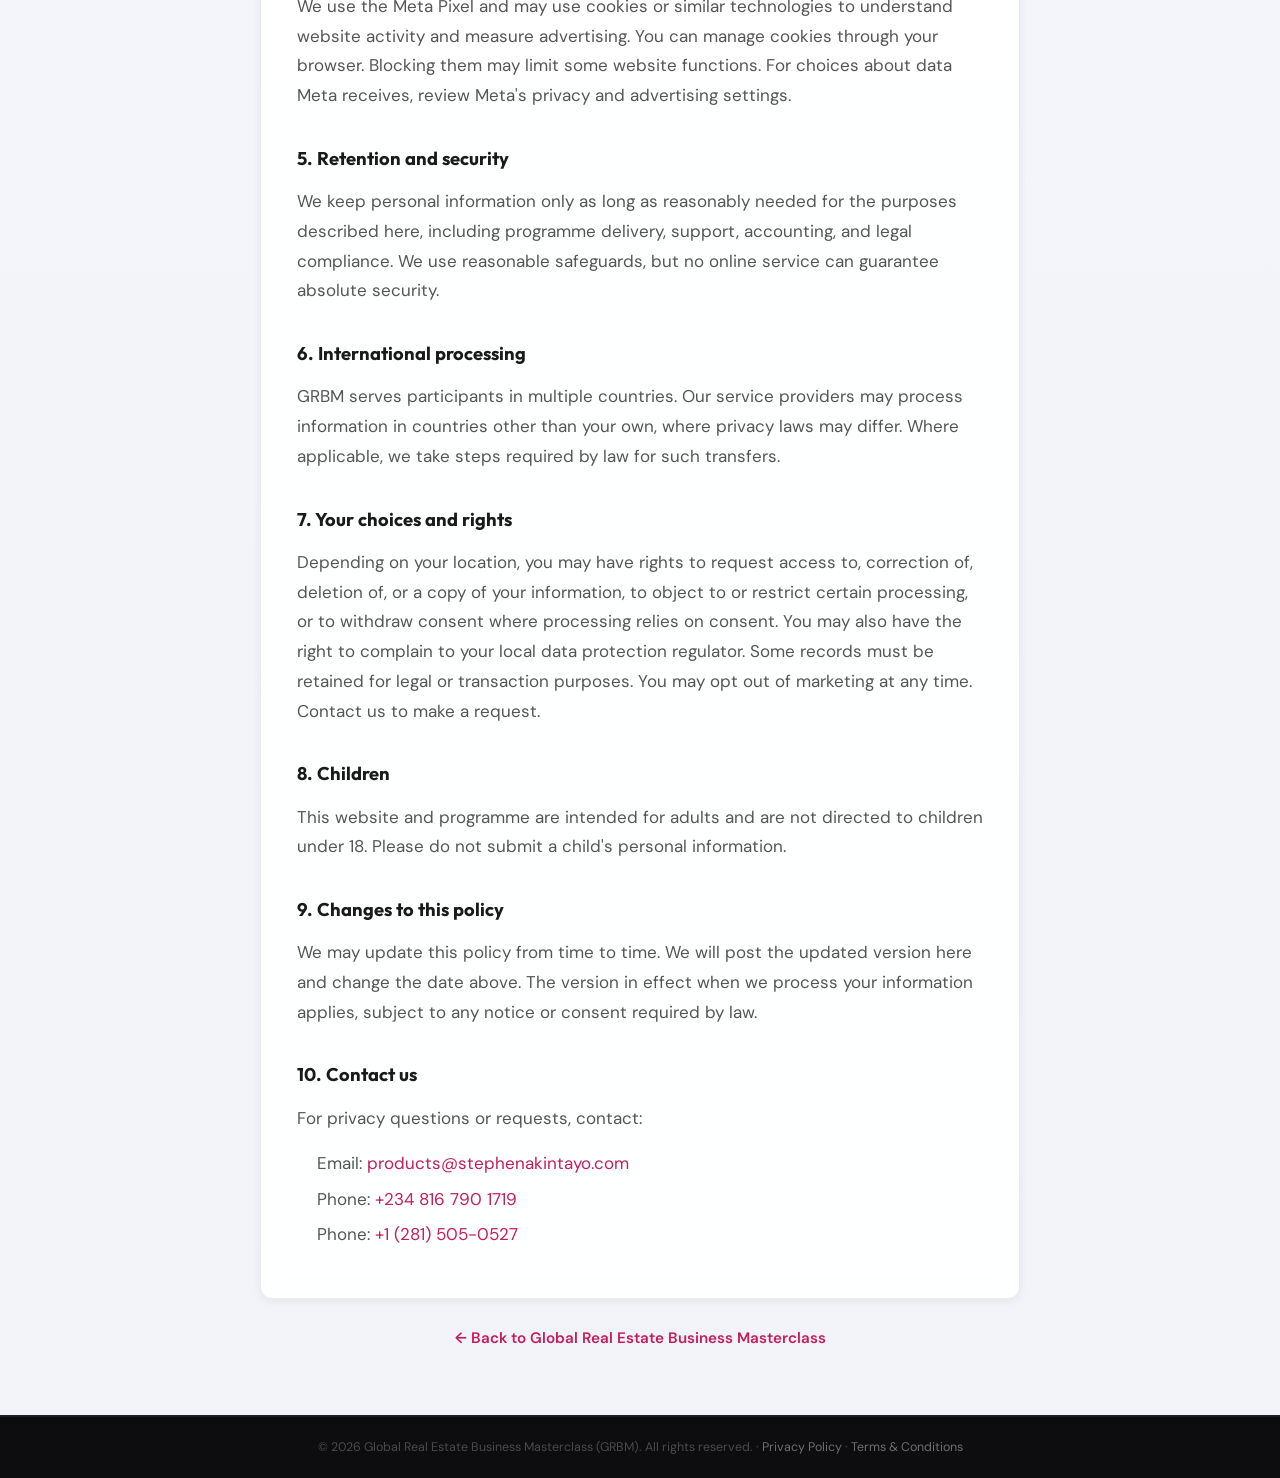
==== commit 6914fc3f: "refactor: Revise enrollment terms in index.html for clarity, emphasizing non-refundable fees and req" ====
--- a/privacy-policy.html
+++ b/privacy-policy.html
@@ -3,187 +3,46 @@
 <head>
 <meta charset="UTF-8">
 <meta name="viewport" content="width=device-width, initial-scale=1.0">
+<meta name="description" content="Learn how GRBM collects, uses, and protects personal information.">
 <title>Privacy Policy — Global Real Estate Business Masterclass (GRBM)</title>
 <link rel="preconnect" href="https://fonts.googleapis.com">
 <link rel="preconnect" href="https://fonts.gstatic.com" crossorigin>
 <link href="https://fonts.googleapis.com/css2?family=DM+Sans:ital,opsz,wght@0,9..40,400;0,9..40,500;0,9..40,600;0,9..40,700;1,9..40,400&family=Outfit:wght@600;700;800&display=swap" rel="stylesheet">
 <link rel="stylesheet" href="style.css">
-
-<!-- Meta Pixel Code -->
 <script>
-!function(f,b,e,v,n,t,s)
-{if(f.fbq)return;n=f.fbq=function(){n.callMethod?
-n.callMethod.apply(n,arguments):n.queue.push(arguments)};
-if(!f._fbq)f._fbq=n;n.push=n;n.loaded=!0;n.version='2.0';
-n.queue=[];t=b.createElement(e);t.async=!0;
-t.src=v;s=b.getElementsByTagName(e)[0];
-s.parentNode.insertBefore(t,s)}(window, document,'script',
-'https://connect.facebook.net/en_US/fbevents.js');
-fbq('init', '911916404501115');
-fbq('track', 'PageView');
+!function(f,b,e,v,n,t,s){if(f.fbq)return;n=f.fbq=function(){n.callMethod?n.callMethod.apply(n,arguments):n.queue.push(arguments)};if(!f._fbq)f._fbq=n;n.push=n;n.loaded=!0;n.version='2.0';n.queue=[];t=b.createElement(e);t.async=!0;t.src=v;s=b.getElementsByTagName(e)[0];s.parentNode.insertBefore(t,s)}(window, document,'script','https://connect.facebook.net/en_US/fbevents.js');
+fbq('init', '911916404501115'); fbq('track', 'PageView');
 </script>
-<noscript><img height="1" width="1" style="display:none"
-src="https://www.facebook.com/tr?id=911916404501115&ev=PageView&noscript=1"
-/></noscript>
-<!-- End Meta Pixel Code -->
 </head>
 <body class="legal-page-body">
-
-<header class="site-header">
-  <div class="header-inner">
-    <a href="index.html" class="header-brand">GRBM</a>
-    <button class="nav-toggle" id="navToggle" aria-label="Toggle menu" aria-expanded="false">
-      <span class="nav-toggle-bar"></span>
-      <span class="nav-toggle-bar"></span>
-      <span class="nav-toggle-bar"></span>
-    </button>
-    <nav class="main-nav" id="mainNav" aria-label="Main navigation">
-      <ul class="nav-items" id="navItems">
-        <li><a href="index.html#home">Home</a></li>
-        <li><a href="index.html#program">Program</a></li>
-        <li><a href="index.html#pricing">Pricing</a></li>
-        <li><a href="index.html#contact">Contact</a></li>
-        <li class="nav-register-item"><a href="index.html#pricing" class="nav-register-btn">Enroll Now</a></li>
-      </ul>
-    </nav>
+<header class="site-header"><div class="header-inner">
+  <a href="index.html" class="header-brand">GRBM</a>
+  <button class="nav-toggle" id="navToggle" aria-label="Toggle menu" aria-expanded="false"><span class="nav-toggle-bar"></span><span class="nav-toggle-bar"></span><span class="nav-toggle-bar"></span></button>
+  <nav class="main-nav" id="mainNav" aria-label="Main navigation"><ul class="nav-items" id="navItems">
+    <li><a href="index.html#home">Home</a></li><li><a href="index.html#program">Program</a></li><li><a href="index.html#pricing">Pricing</a></li><li><a href="index.html#contact">Contact</a></li><li class="nav-register-item"><a href="index.html#pricing" class="nav-register-btn">Enroll Now</a></li>
+  </ul></nav>
+</div></header>
+<main class="legal-page"><div class="legal-page-inner">
+  <header class="legal-header"><p class="legal-eyebrow">Legal</p><h1>Privacy Policy</h1><div class="hero-accent-bar" aria-hidden="true"></div><p class="legal-meta">Last updated: 29 October 2026</p></header>
+  <div class="legal-content card">
+    <p>This policy explains how Stephen Akintayo Foundation and SACI Holdings USA ("we", "us", or "our") handle personal information when you visit the Global Real Estate Business Masterclass (GRBM) website, request a callback, or enroll. The entity responsible for your information may depend on the service you use and your location. Contact us with questions or requests using the details below.</p>
+    <h2>1. Information we collect</h2><p>Depending on how you interact with us, we may collect:</p><ul>
+      <li><strong>Registration and enquiry details:</strong> first and last name, email address, phone number, occupation or role, referral source, and the contents of messages you send us.</li>
+      <li><strong>Enrollment and transaction details:</strong> course selected, payment status, transaction reference, billing country, and information needed to reconcile a payment. Paystack or Stripe processes payment card details through its checkout. We do not receive or store your full card number or security code.</li>
+      <li><strong>Website and device data:</strong> pages visited, browser and device information, IP address, approximate location, and interactions. The Meta Pixel may collect or receive activity data for advertising measurement. Browser settings may offer controls for cookies and similar technologies.</li>
+    </ul>
+    <h2>2. How and why we use information</h2><p>We use information to respond to enquiries, identify and match a participant to their registration and payment, verify registration details, prevent duplicate or fraudulent registrations, administer enrollment, deliver the programme, send relevant service updates, provide support, improve the website, measure advertising, and meet legal, accounting, and security obligations. Depending on the activity and applicable law, we process information to perform our agreement with you, with your consent, to meet legal obligations, or for legitimate operational interests. We use contact information for programme related communications; you can opt out of non-essential marketing messages.</p>
+    <h2>3. When we share information</h2><p>We do not sell personal information. We may share only what is reasonably needed with service providers supporting the website and programme, including Formspree for callback form submissions, Paystack and Stripe for payment processing, and Meta for advertising measurement. We may also disclose information when required by law, to protect people or our rights, or as part of a business transfer. These providers handle information under their own terms and privacy notices.</p>
+    <h2>4. Cookies and advertising</h2><p>We use the Meta Pixel and may use cookies or similar technologies to understand website activity and measure advertising. You can manage cookies through your browser. Blocking them may limit some website functions. For choices about data Meta receives, review Meta's privacy and advertising settings.</p>
+    <h2>5. Retention and security</h2><p>We keep personal information only as long as reasonably needed for the purposes described here, including programme delivery, support, accounting, and legal compliance. We use reasonable safeguards, but no online service can guarantee absolute security.</p>
+    <h2>6. International processing</h2><p>GRBM serves participants in multiple countries. Our service providers may process information in countries other than your own, where privacy laws may differ. Where applicable, we take steps required by law for such transfers.</p>
+    <h2>7. Your choices and rights</h2><p>Depending on your location, you may have rights to request access to, correction of, deletion of, or a copy of your information, to object to or restrict certain processing, or to withdraw consent where processing relies on consent. You may also have the right to complain to your local data protection regulator. Some records must be retained for legal or transaction purposes. You may opt out of marketing at any time. Contact us to make a request.</p>
+    <h2>8. Children</h2><p>This website and programme are intended for adults and are not directed to children under 18. Please do not submit a child's personal information.</p>
+    <h2>9. Changes to this policy</h2><p>We may update this policy from time to time. We will post the updated version here and change the date above. The version in effect when we process your information applies, subject to any notice or consent required by law.</p>
+    <h2>10. Contact us</h2><p>For privacy questions or requests, contact:</p><ul class="legal-contact-list"><li>Email: <a href="mailto:products@stephenakintayo.com">products@stephenakintayo.com</a></li><li>Phone: <a href="tel:+2348167901719">+234 816 790 1719</a></li><li>Phone: <a href="tel:+12815050527">+1 (281) 505-0527</a></li></ul>
   </div>
-</header>
-
-<main class="legal-page">
-  <div class="legal-page-inner">
-    <header class="legal-header">
-      <p class="legal-eyebrow">Legal</p>
-      <h1>Privacy Policy</h1>
-      <div class="hero-accent-bar" aria-hidden="true"></div>
-      <p class="legal-meta">Last updated: 24 June 2025</p>
-    </header>
-
-    <div class="legal-content card">
-      <p>This Privacy Policy explains how <strong>Stephen Akintayo Foundation</strong> and <strong>SACI Holdings USA</strong> (“we”, “us”, or “our”) collect, use, and protect your personal information when you visit the Global Real Estate Business Masterclass (GRBM) website or register for the programme.</p>
-
-      <h2>1. Information We Collect</h2>
-      <p>We may collect the following types of information:</p>
-      <ul>
-        <li><strong>Registration details</strong> — such as your first name, last name, email address, phone number, occupation or role, and how you heard about the programme when you submit our registration form.</li>
-        <li><strong>Payment information</strong> — when you enroll, payments are processed by Stripe. We do not store your full card details on our servers; Stripe handles payment data in accordance with its own privacy policy.</li>
-        <li><strong>Communications</strong> — information you provide when you contact us by email or phone.</li>
-        <li><strong>Usage and device data</strong> — such as pages visited, browser type, IP address, and general interaction data collected through analytics tools like the Meta (Facebook) Pixel.</li>
-      </ul>
-
-      <h2>2. How We Use Your Information</h2>
-      <p>We use your information to:</p>
-      <ul>
-        <li>Process your registration and enrollment in the masterclass</li>
-        <li>Send programme updates, reminders, and support related to your participation</li>
-        <li>Respond to enquiries and provide customer support</li>
-        <li>Improve our website, marketing, and programme experience</li>
-        <li>Measure the effectiveness of our advertising campaigns</li>
-        <li>Comply with legal and regulatory obligations</li>
-      </ul>
-
-      <h2>3. Third-Party Services</h2>
-      <p>We use trusted third-party providers to operate this website and deliver the programme. These may include:</p>
-      <ul>
-        <li><strong>Formspree</strong> — to process registration form submissions</li>
-        <li><strong>Stripe</strong> — to process secure online payments</li>
-        <li><strong>Meta (Facebook)</strong> — for analytics and advertising measurement via the Meta Pixel</li>
-        <li><strong>Google Fonts</strong> — to display website typography</li>
-      </ul>
-      <p>These providers may process your data according to their own privacy policies. We encourage you to review their policies for more information.</p>
-
-      <h2>4. Cookies and Tracking Technologies</h2>
-      <p>Our website may use cookies, pixels, and similar technologies to understand how visitors use the site and to support our marketing efforts. You can control cookies through your browser settings. Disabling cookies may affect certain features of the website.</p>
-
-      <h2>5. How We Share Information</h2>
-      <p>We do not sell your personal information. We may share your information only:</p>
-      <ul>
-        <li>With service providers who help us operate the website and deliver the programme</li>
-        <li>When required by law or to protect our legal rights</li>
-        <li>With your consent, where applicable</li>
-      </ul>
-
-      <h2>6. Data Retention</h2>
-      <p>We retain your personal information only for as long as necessary to fulfil the purposes described in this policy, including programme delivery, support, record-keeping, and legal compliance.</p>
-
-      <h2>7. Data Security</h2>
-      <p>We take reasonable technical and organisational measures to protect your information. However, no method of transmission over the internet or electronic storage is completely secure, and we cannot guarantee absolute security.</p>
-
-      <h2>8. International Users</h2>
-      <p>The Global Real Estate Business Masterclass serves participants globally. If you access this website from outside Nigeria, your information may be transferred to and processed in countries where our service providers operate.</p>
-
-      <h2>9. Your Rights</h2>
-      <p>Depending on your location, you may have the right to:</p>
-      <ul>
-        <li>Request access to the personal information we hold about you</li>
-        <li>Request correction of inaccurate information</li>
-        <li>Request deletion of your information, subject to legal obligations</li>
-        <li>Opt out of marketing communications at any time</li>
-      </ul>
-      <p>To exercise these rights, contact us using the details below.</p>
-
-      <h2>10. Children’s Privacy</h2>
-      <p>This programme and website are not directed at children under 18. We do not knowingly collect personal information from children.</p>
-
-      <h2>11. Changes to This Policy</h2>
-      <p>We may update this Privacy Policy from time to time. Any changes will be posted on this page with an updated “Last updated” date. Continued use of the website after changes are posted constitutes acceptance of the revised policy.</p>
-
-      <h2>12. Contact Us</h2>
-      <p>If you have questions about this Privacy Policy or how your data is handled, please contact us:</p>
-      <ul class="legal-contact-list">
-        <li>Email: <a href="mailto:products@stephenakintayo.com">products@stephenakintayo.com</a></li>
-        <li>Phone: <a href="tel:+2348167901719">+234 816 790 1719</a></li>
-        <li>Phone: <a href="tel:+12815050527">+1 (281) 505-0527</a></li>
-      </ul>
-    </div>
-
-    <p class="legal-back"><a href="index.html">← Back to Global Real Estate Business Masterclass</a></p>
-  </div>
-</main>
-
-<footer class="footer">
-  <div class="footer-inner">
-    <div class="footer-col footer-brand-col">
-      <span class="footer-logo">GRBM</span>
-      <p class="footer-tagline">Global Real Estate Business Masterclass (GRBM) 3.0 — a 5‑week intensive virtual program by Dr. Stephen Akintayo.</p>
-      <p class="footer-attribution">Brought to you by <strong>Stephen Akintayo Foundation</strong></p>
-    </div>
-
-    <div class="footer-col">
-      <h4 class="footer-col-heading">Quick Links</h4>
-      <ul class="footer-links">
-        <li><a href="index.html#home">Home</a></li>
-        <li><a href="index.html#program">Program Details</a></li>
-        <li><a href="index.html#pricing">Pricing</a></li>
-        <li><a href="index.html#faq">FAQs</a></li>
-        <li><a href="privacy-policy.html">Privacy Policy</a></li>
-      </ul>
-    </div>
-
-    <div class="footer-col">
-      <h4 class="footer-col-heading">Contact Us</h4>
-      <ul class="footer-contact-list">
-        <li>
-          <svg xmlns="http://www.w3.org/2000/svg" width="15" height="15" viewBox="0 0 24 24" fill="none" stroke="currentColor" stroke-width="2" stroke-linecap="round" stroke-linejoin="round" aria-hidden="true"><rect width="20" height="16" x="2" y="4" rx="2"/><path d="m22 7-8.97 5.7a1.94 1.94 0 0 1-2.06 0L2 7"/></svg>
-          <a href="mailto:products@stephenakintayo.com">products@stephenakintayo.com</a>
-        </li>
-        <li>
-          <svg xmlns="http://www.w3.org/2000/svg" width="15" height="15" viewBox="0 0 24 24" fill="none" stroke="currentColor" stroke-width="2" stroke-linecap="round" stroke-linejoin="round" aria-hidden="true"><path d="M22 16.92v3a2 2 0 0 1-2.18 2 19.79 19.79 0 0 1-8.63-3.07A19.5 19.5 0 0 1 4.11 2h3a2 2 0 0 1 2 1.72 12.84 12.84 0 0 0 .7 2.81 2 2 0 0 1-.45 2.11L8.09 9.91a16 16 0 0 0 6 6l1.27-1.27a2 2 0 0 1 2.11-.45 12.84 12.84 0 0 0 2.81.7A2 2 0 0 1 22 16.92z"/></svg>
-          <a href="tel:+2348167901719">+234 816 790 1719</a>
-        </li>
-        <li>
-          <svg xmlns="http://www.w3.org/2000/svg" width="15" height="15" viewBox="0 0 24 24" fill="none" stroke="currentColor" stroke-width="2" stroke-linecap="round" stroke-linejoin="round" aria-hidden="true"><path d="M22 16.92v3a2 2 0 0 1-2.18 2 19.79 19.79 0 0 1-8.63-3.07A19.5 19.5 0 0 1 4.11 2h3a2 2 0 0 1 2 1.72 12.84 12.84 0 0 0 .7 2.81 2 2 0 0 1-.45 2.11L8.09 9.91a16 16 0 0 0 6 6l1.27-1.27a2 2 0 0 1 2.11-.45 12.84 12.84 0 0 0 2.81.7A2 2 0 0 1 22 16.92z"/></svg>
-          <a href="tel:+12815050527">+1 (281) 505-0527</a>
-        </li>
-      </ul>
-    </div>
-  </div>
-
-  <div class="footer-bottom">
-    <p>&copy; 2026 Global Real Estate Business Masterclass (GRBM). All rights reserved. · <a href="privacy-policy.html">Privacy Policy</a></p>
-    <p>A program by <strong>Dr. Stephen Akintayo</strong> · SACI Holdings USA</p>
-  </div>
-</footer>
-
+  <p class="legal-back"><a href="index.html">← Back to Global Real Estate Business Masterclass</a></p>
+</div></main>
+<footer class="footer"><div class="footer-bottom"><p>© 2026 Global Real Estate Business Masterclass (GRBM). All rights reserved. · <a href="privacy-policy.html">Privacy Policy</a> · <a href="terms.html">Terms &amp; Conditions</a></p></div></footer>
 <script src="script.js"></script>
-</body>
-</html>
+</body></html>
